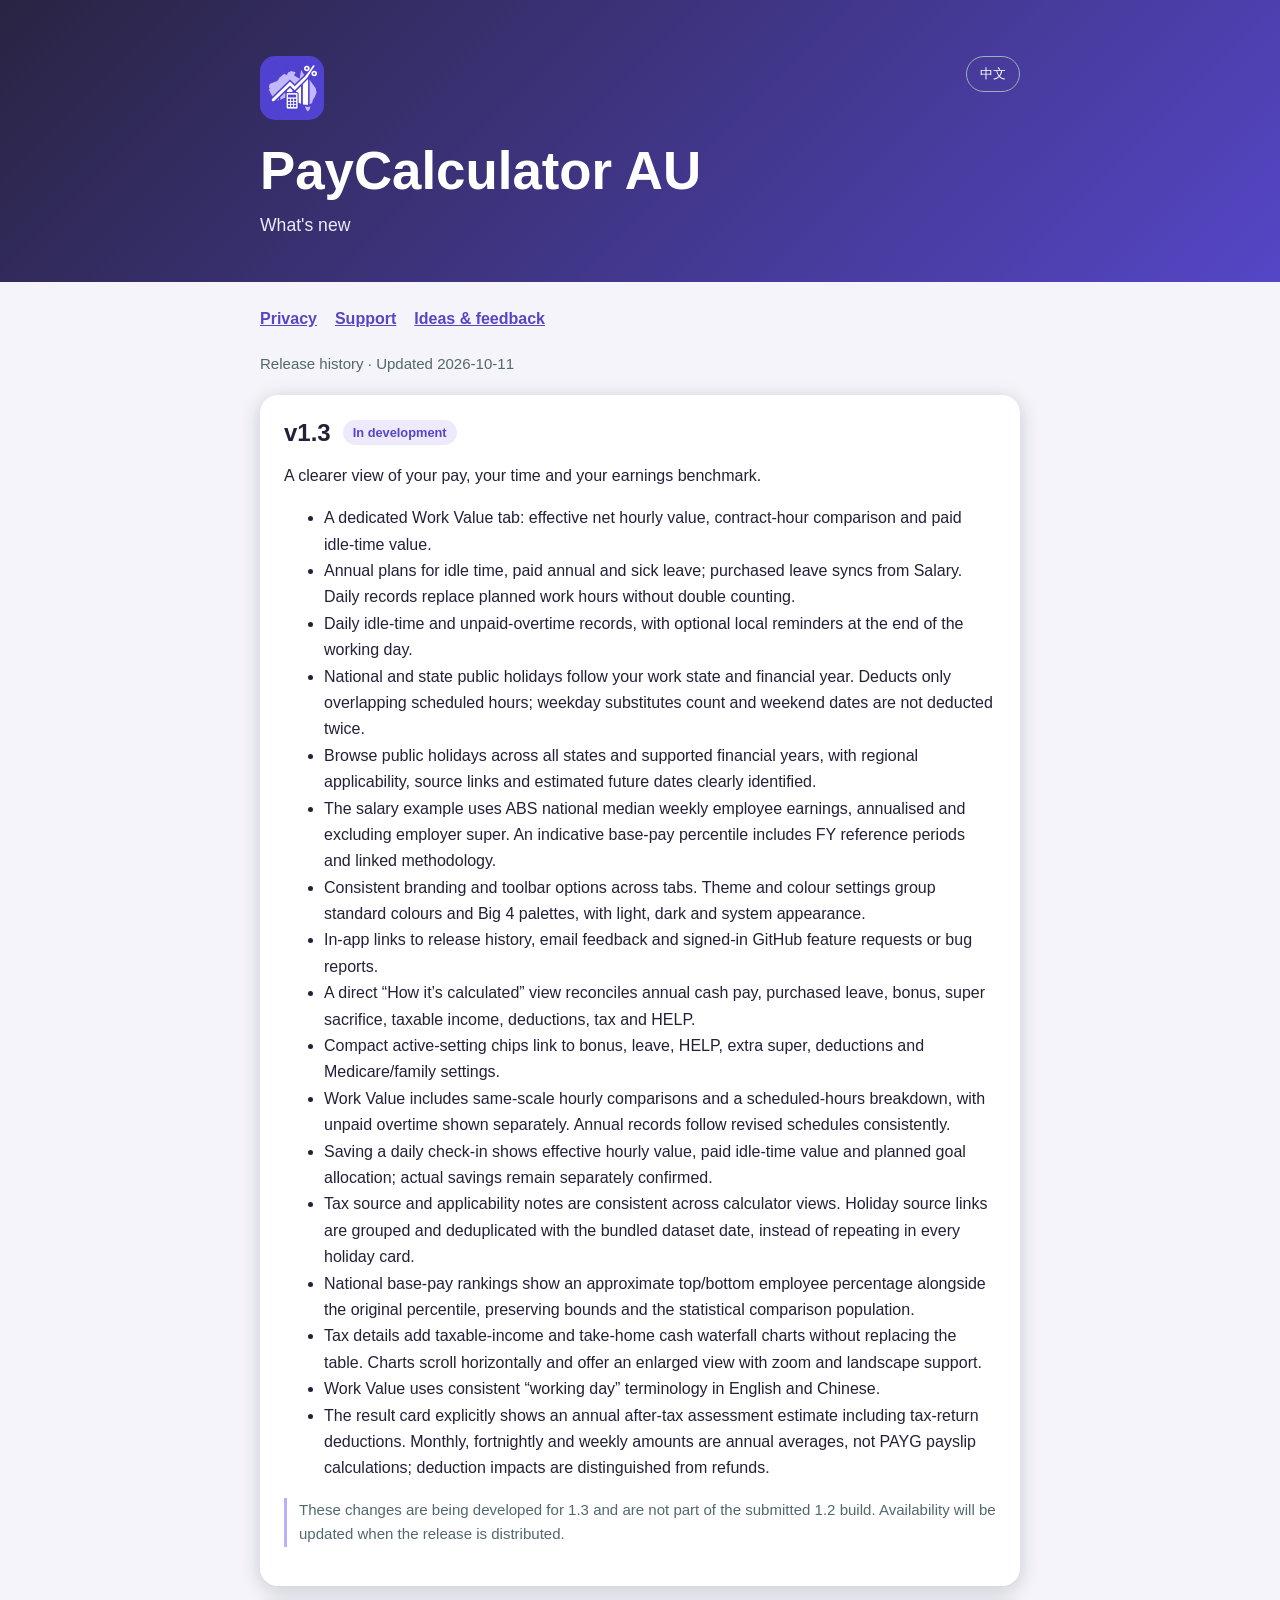
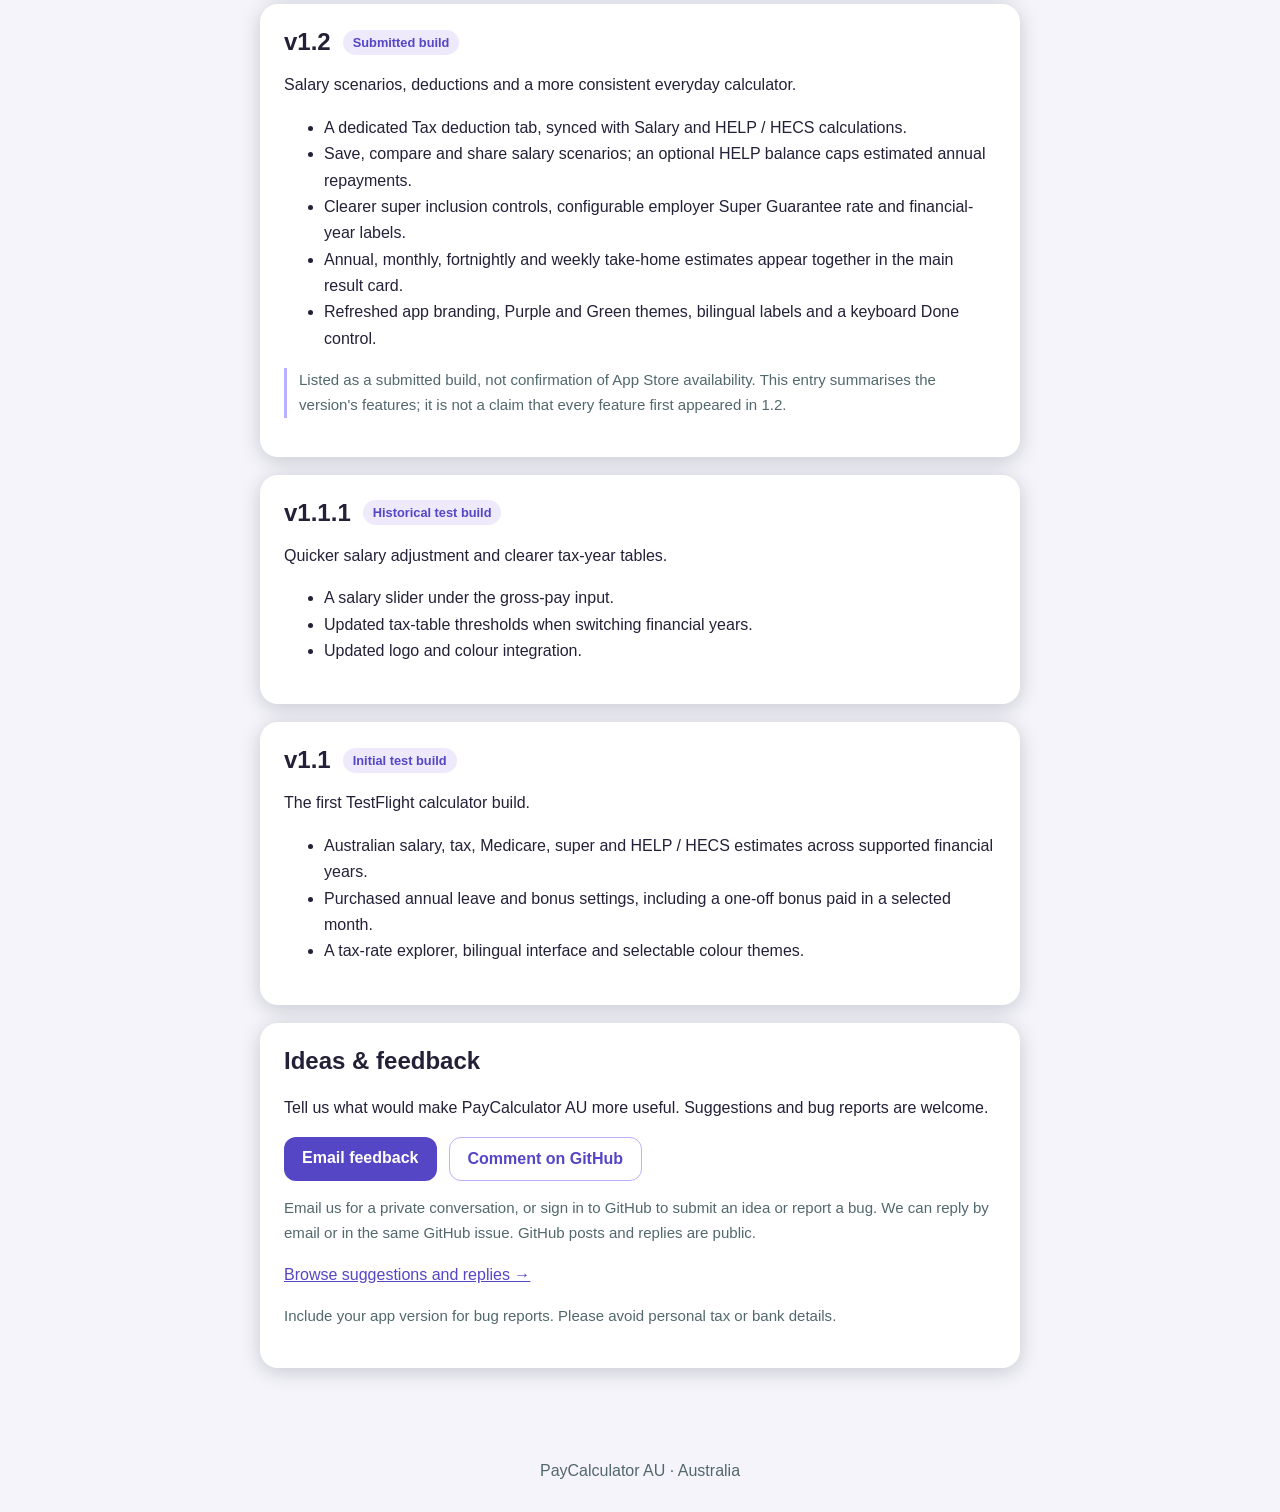
==== changelog.html @ a7902270 "Use median pay and clarify annual tax estimates" ====
<!doctype html>
<html lang="en"><head><meta charset="utf-8"><meta name="viewport" content="width=device-width, initial-scale=1"><meta name="description" content="PayCalculator AU release history, new features and feedback."><link rel="icon" type="image/png" href="app-icon.png"><title>PayCalculator AU — What's new</title><style>
    :root { color-scheme: light dark; font-family: -apple-system, BlinkMacSystemFont, "Segoe UI", sans-serif; }
    body { margin: 0; background: #F5F4FA; color: #242038; }
    header { padding: 56px 24px 42px; color: white; background: linear-gradient(135deg,#292442,#5546C6); }
    header, main { padding-left: max(24px, calc((100% - 760px) / 2)); padding-right: max(24px, calc((100% - 760px) / 2)); }
    .brand-icon { width: 64px; height: 64px; border-radius: 15px; display: block; margin-bottom: 20px; }
    h1 { margin: 0 0 10px; font-size: clamp(2rem, 6vw, 3.3rem); }
    header p { margin: 0; color: #EEEBFC; font-size: 1.1rem; }
    main { padding-top: 28px; padding-bottom: 56px; }
    nav { display: flex; gap: 18px; flex-wrap: wrap; margin-bottom: 24px; }
    a { color: #5546C6; }
    nav a { font-weight: 650; }
    .language { float: right; border: 1px solid #9ab4b2; border-radius: 999px; padding: 8px 13px; background: transparent; color: inherit; cursor: pointer; }
    section { margin: 18px 0; padding: 24px; border-radius: 18px; background: white; box-shadow: 0 4px 20px #1233  ; }
    h2 { margin-top: 0; }
    h3 { margin-bottom: 6px; }
    p, li { line-height: 1.65; }
    .muted { color: #52686d; font-size: .94rem; }
    footer { padding: 20px 24px 32px; text-align: center; color: #52686d; }
    body[data-language="en"] .zh, body[data-language="zh"] .en { display: none; }
    @media (prefers-color-scheme: dark) {
      body { background: #14131C; color: #e1efec; }
      section { background: #292442; box-shadow: none; }
      a { color: #B9B0FF; }
      .muted, footer { color: #aec4c2; }
    }
  
.status { display:inline-block; border-radius:999px; padding:5px 10px; font-size:.8rem; background:#EEEAFB; color:#5546C6; font-weight:600; }
.release-heading { display:flex; gap:12px; align-items:center; flex-wrap:wrap; margin-bottom:12px; }
.release-heading h2 { margin:0; }
.note { border-left:3px solid #B9B0FF; padding-left:12px; }
.feedback-actions { display:flex; gap:12px; flex-wrap:wrap; }
.feedback-link.secondary { background:transparent; color:#5546C6; border:1px solid #B9B0FF; }
@media (prefers-color-scheme:dark) { .feedback-link.secondary { color:#C9C1FF; } }
.feedback-link { display:inline-block; border-radius:12px; padding:12px 18px; background:#5546C6; color:white; text-decoration:none; font-weight:600; }
@media (prefers-color-scheme:dark) { .status { background:#393052; color:#C9C1FF; } }
</style></head>
<body data-language="en"><header><button class="language" type="button" aria-label="Switch language" onclick="switchLanguage()">中文</button><img class="brand-icon" src="app-icon.png" alt="" width="64" height="64"><h1>PayCalculator AU</h1><p class="en ">What&#x27;s new</p><p class="zh ">更新日志</p></header>
<main><nav aria-label="Site navigation"><a href="index.html#privacy"><span class="en">Privacy</span><span class="zh">隐私</span></a><a href="index.html#support"><span class="en">Support</span><span class="zh">支持</span></a><a href="#feedback"><span class="en">Ideas & feedback</span><span class="zh">需求与反馈</span></a></nav><p class="en muted">Release history · Updated 2026-10-11</p><p class="zh muted">版本记录 · 更新日期 2026-10-11</p>
<section id="v1.3"><div class="release-heading"><h2>v1.3</h2><span class="en status">In development</span><span class="zh status">开发中</span></div><p class="en ">A clearer view of your pay, your time and your earnings benchmark.</p><p class="zh ">更清晰地看见工资、时间投入与全国工资参考。</p><ul><li><span class="en">A dedicated Work Value tab: effective net hourly value, contract-hour comparison and paid idle-time value.</span><span class="zh">新增工作回报 tab：有效税后时薪、合同工时对比及有薪摸鱼时间价值。</span></li><li><span class="en">Annual plans for idle time, paid annual and sick leave; purchased leave syncs from Salary. Daily records replace planned work hours without double counting.</span><span class="zh">支持年度摸鱼、带薪年假及病假计划；购买年假同步工资页，实际记录替换对应计划，避免重复计算。</span></li><li><span class="en">Daily idle-time and unpaid-overtime records, with optional local reminders at the end of the working day.</span><span class="zh">每日记录摸鱼及无额外计薪加班，可选下班本地提醒。</span></li><li><span class="en">National and state public holidays follow your work state and financial year. Deducts only overlapping scheduled hours; weekday substitutes count and weekend dates are not deducted twice.</span><span class="zh">按工作所在州及财年自动套用全国和本州公共假期，仅扣除排班重合时间，工作日补休计入，周末日期不重复扣除。</span></li><li><span class="en">Browse public holidays across all states and supported financial years, with regional applicability, source links and estimated future dates clearly identified.</span><span class="zh">浏览各州及全部支持财年的公共假期，标明地区适用范围、官方来源和预计未来日期。</span></li><li><span class="en">The salary example uses ABS national median weekly employee earnings, annualised and excluding employer super. An indicative base-pay percentile includes FY reference periods and linked methodology.</span><span class="zh">示例工资采用 ABS 全国雇员周薪中位数年化参考值，明确不含雇主 Super；基本工资百分位估算附财年参考期及来源说明。</span></li><li><span class="en">Consistent branding and toolbar options across tabs. Theme and colour settings group standard colours and Big 4 palettes, with light, dark and system appearance.</span><span class="zh">统一各 tab 的品牌及工具栏；主题与颜色菜单分组标准配色、Big 4 配色及浅色、深色、跟随系统模式。</span></li><li><span class="en">In-app links to release history, email feedback and signed-in GitHub feature requests or bug reports.</span><span class="zh">应用内加入更新日志、邮件留言及登录 GitHub 提交需求或问题的入口。</span></li><li><span class="en">A direct “How it’s calculated” view reconciles annual cash pay, purchased leave, bonus, super sacrifice, taxable income, deductions, tax and HELP.</span><span class="zh">结果卡新增“怎么算的”，展示年度现金工资、购买年假、奖金、额外 Super、应税收入、扣除、税费与 HELP 的计算路径。</span></li><li><span class="en">Compact active-setting chips link to bonus, leave, HELP, extra super, deductions and Medicare/family settings.</span><span class="zh">用简洁标签显示影响结果的已启用设置，点击可进入奖金、年假、HELP、额外 Super、扣除与医保／家庭设置。</span></li><li><span class="en">Work Value includes same-scale hourly comparisons and a scheduled-hours breakdown, with unpaid overtime shown separately. Annual records follow revised schedules consistently.</span><span class="zh">工作回报新增同一比例尺的时薪对比与排班工时分解，另列无额外计薪加班；调整排班后年度记录按同一工时口径计算。</span></li><li><span class="en">Saving a daily check-in shows effective hourly value, paid idle-time value and planned goal allocation; actual savings remain separately confirmed.</span><span class="zh">保存每日记录后显示有效时薪、有薪摸鱼时间价值与计划目标分配；实际储蓄仍需另行确认。</span></li><li><span class="en">Tax source and applicability notes are consistent across calculator views. Holiday source links are grouped and deduplicated with the bundled dataset date, instead of repeating in every holiday card.</span><span class="zh">计算页面统一税务来源与适用范围说明；公共假期来源集中去重并显示本地资料日期，去掉每张假期卡片重复的来源链接。</span></li><li><span class="en">National base-pay rankings show an approximate top/bottom employee percentage alongside the original percentile, preserving bounds and the statistical comparison population.</span><span class="zh">全国基本工资排名同时显示直观的雇员前／后百分比与原百分位，保留估算边界和统计比较范围。</span></li><li><span class="en">Tax details add taxable-income and take-home cash waterfall charts without replacing the table. Charts scroll horizontally and offer an enlarged view with zoom and landscape support.</span><span class="zh">税务明细新增应税收入与现金到手双路径瀑布图，保留原有表格；支持横向滚动、全屏放大、缩放及横屏查看。</span></li><li><span class="en">Work Value uses consistent “working day” terminology in English and Chinese.</span><span class="zh">工作回报统一使用中英文“工作日／working day”表述。</span></li><li><span class="en">The result card explicitly shows an annual after-tax assessment estimate including tax-return deductions. Monthly, fortnightly and weekly amounts are annual averages, not PAYG payslip calculations; deduction impacts are distinguished from refunds.</span><span class="zh">结果卡明确标为含报税扣除的年度税后估算；月、双周及周金额标为全年平均，区别于工资单 PAYG 实发，扣除影响也不等同于实际退税额。</span></li></ul><p class="en muted note">These changes are being developed for 1.3 and are not part of the submitted 1.2 build. Availability will be updated when the release is distributed.</p><p class="zh muted note">以上为 1.3 开发中的变更，不属于已提交的 1.2 版本；正式分发后会更新可用状态。</p></section><section id="v1.2"><div class="release-heading"><h2>v1.2</h2><span class="en status">Submitted build</span><span class="zh status">已提交版本</span></div><p class="en ">Salary scenarios, deductions and a more consistent everyday calculator.</p><p class="zh ">工资方案、税务扣除及更一致的日常计算体验。</p><ul><li><span class="en">A dedicated Tax deduction tab, synced with Salary and HELP / HECS calculations.</span><span class="zh">独立 Tax deduction 页面，与工资及 HELP / HECS 计算同步。</span></li><li><span class="en">Save, compare and share salary scenarios; an optional HELP balance caps estimated annual repayments.</span><span class="zh">保存、比较及分享工资方案；可选 HELP 余额限制年度还款估算。</span></li><li><span class="en">Clearer super inclusion controls, configurable employer Super Guarantee rate and financial-year labels.</span><span class="zh">更清晰的包含 Super 开关、可调整的雇主 Super Guarantee 比例及财年标识。</span></li><li><span class="en">Annual, monthly, fortnightly and weekly take-home estimates appear together in the main result card.</span><span class="zh">主结果卡同时呈现年、月、两周和每周到手金额。</span></li><li><span class="en">Refreshed app branding, Purple and Green themes, bilingual labels and a keyboard Done control.</span><span class="zh">更新应用品牌、Purple 与 Green 主题、双语标签及数字键盘完成按钮。</span></li></ul><p class="en muted note">Listed as a submitted build, not confirmation of App Store availability. This entry summarises the version&#x27;s features; it is not a claim that every feature first appeared in 1.2.</p><p class="zh muted note">此处表示已提交版本，不代表已在 App Store 上架；本条为版本功能概要，不表示所有功能均首次加入 1.2。</p></section><section id="v1.1.1"><div class="release-heading"><h2>v1.1.1</h2><span class="en status">Historical test build</span><span class="zh status">历史测试版本</span></div><p class="en ">Quicker salary adjustment and clearer tax-year tables.</p><p class="zh ">更快捷的工资调整与财年税率表。</p><ul><li><span class="en">A salary slider under the gross-pay input.</span><span class="zh">税前工资输入下方加入工资滑动条。</span></li><li><span class="en">Updated tax-table thresholds when switching financial years.</span><span class="zh">切换财年时更新税率表的收入门槛。</span></li><li><span class="en">Updated logo and colour integration.</span><span class="zh">更新 logo 与应用配色融合。</span></li></ul></section><section id="v1.1"><div class="release-heading"><h2>v1.1</h2><span class="en status">Initial test build</span><span class="zh status">初始测试版本</span></div><p class="en ">The first TestFlight calculator build.</p><p class="zh ">首个 TestFlight 计算器版本。</p><ul><li><span class="en">Australian salary, tax, Medicare, super and HELP / HECS estimates across supported financial years.</span><span class="zh">支持不同财年的澳大利亚工资、所得税、Medicare、Super 及 HELP / HECS 估算。</span></li><li><span class="en">Purchased annual leave and bonus settings, including a one-off bonus paid in a selected month.</span><span class="zh">购买额外年假及奖金设置，支持指定月份一次性奖金。</span></li><li><span class="en">A tax-rate explorer, bilingual interface and selectable colour themes.</span><span class="zh">税率探索、双语界面及可切换配色主题。</span></li></ul></section>
<section id="feedback"><h2 class="en ">Ideas &amp; feedback</h2><h2 class="zh ">新需求与反馈</h2><p class="en ">Tell us what would make PayCalculator AU more useful. Suggestions and bug reports are welcome.</p><p class="zh ">告诉我们怎样让 PayCalculator AU 更好用，欢迎提出新需求或报告问题。</p><div class="feedback-actions"><a class="feedback-link" href="mailto:tmt@goldman-stanley.com?subject=PayCalculator%20AU%20feedback"><span class="en">Email feedback</span><span class="zh">邮件留言</span></a><a class="feedback-link secondary" href="https://github.com/goldman-stanley/paycalculator-au-pages/issues/new/choose"><span class="en">Comment on GitHub</span><span class="zh">登录 GitHub 留言</span></a></div><p class="en muted">Email us for a private conversation, or sign in to GitHub to submit an idea or report a bug. We can reply by email or in the same GitHub issue. GitHub posts and replies are public.</p><p class="zh muted">希望私下沟通可发送邮件；也可登录 GitHub 提交新需求或报告问题。我们会通过邮件或在同一条 GitHub 记录中回复。GitHub 留言及回复公开可见。</p><p><a href="https://github.com/goldman-stanley/paycalculator-au-pages/issues"><span class="en">Browse suggestions and replies →</span><span class="zh">查看已有建议与回复 →</span></a></p><p class="en muted">Include your app version for bug reports. Please avoid personal tax or bank details.</p><p class="zh muted">报告问题时请附应用版本，勿附个人税号或银行资料。</p></section></main><footer>PayCalculator AU · Australia</footer>
<script>
function setLanguage(next) { document.body.dataset.language = next; document.documentElement.lang = next; document.querySelector('.language').textContent = next === 'en' ? '中文' : 'English'; }
function switchLanguage() { const next = document.body.dataset.language === 'en' ? 'zh' : 'en'; setLanguage(next); const url = new URL(location.href); url.searchParams.set('lang', next); history.replaceState(null, '', url); }
setLanguage(new URLSearchParams(location.search).get('lang') === 'zh' ? 'zh' : 'en');
</script></body></html>
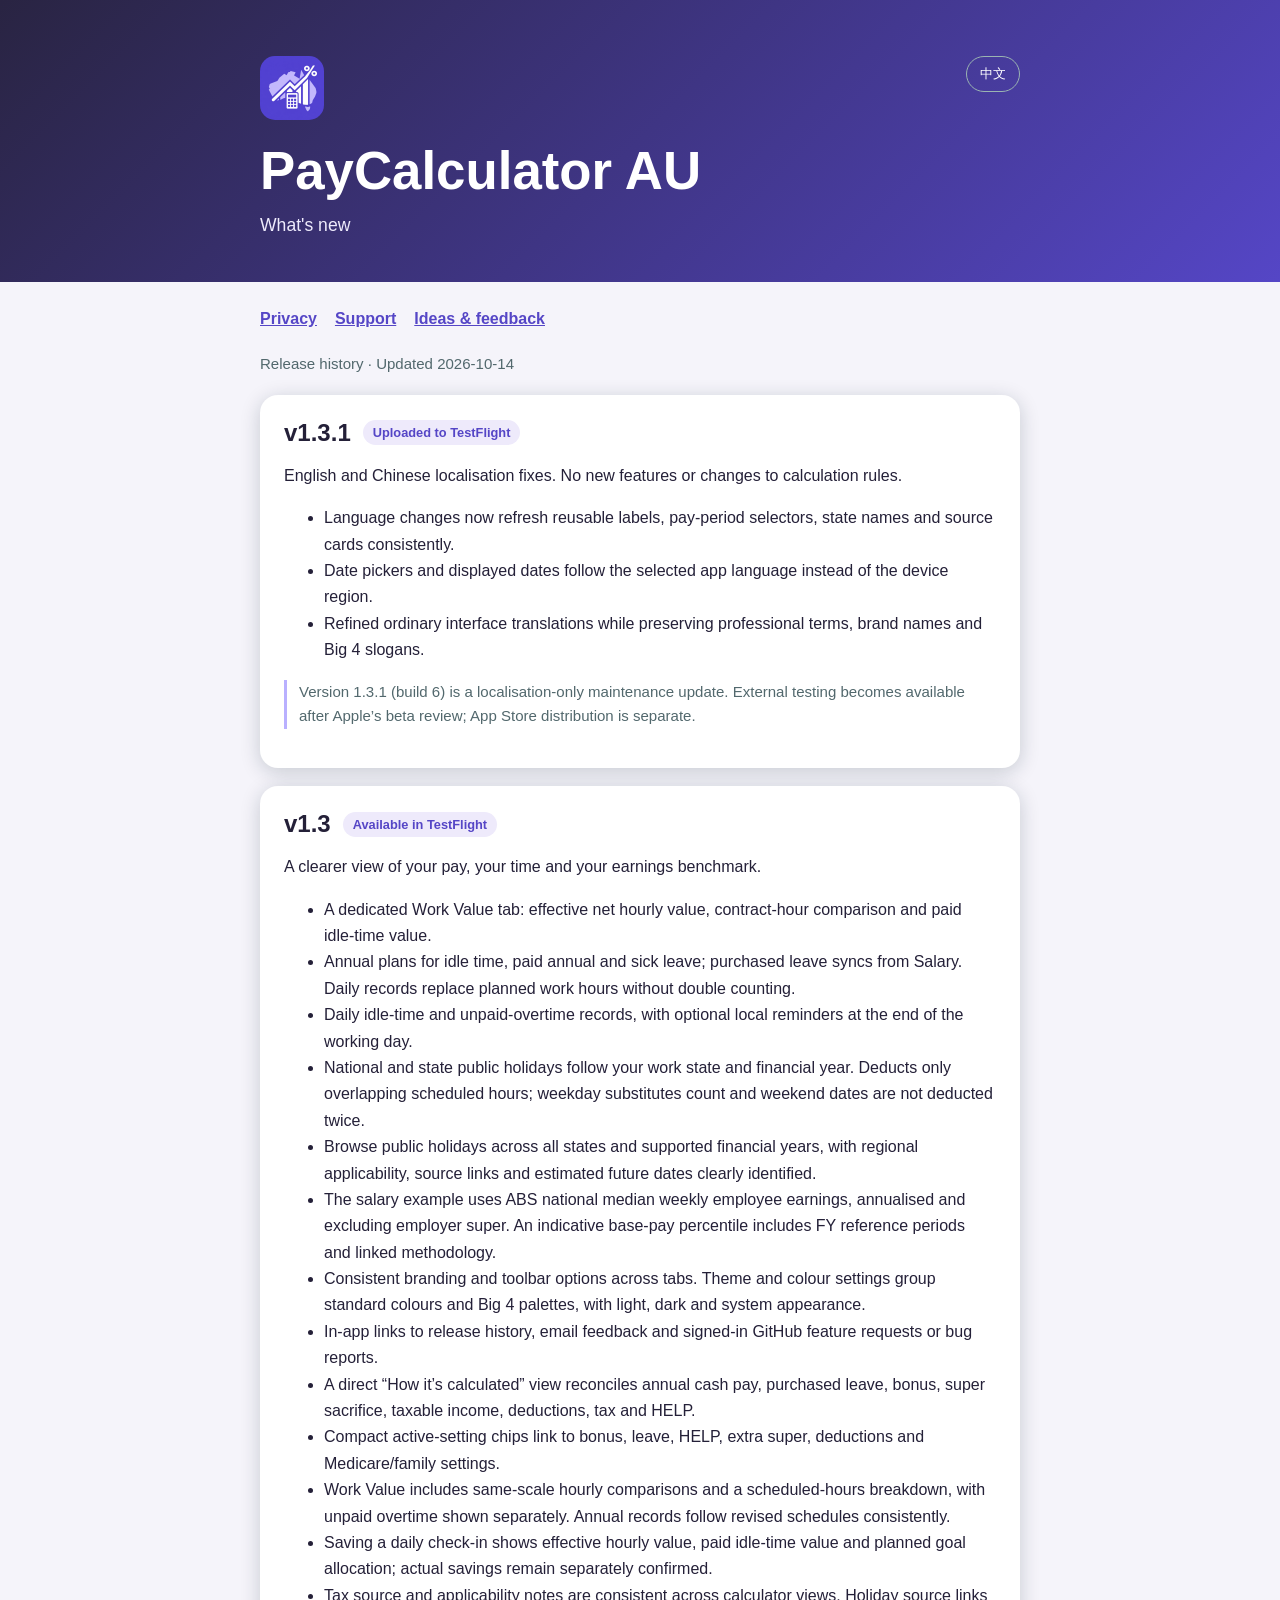
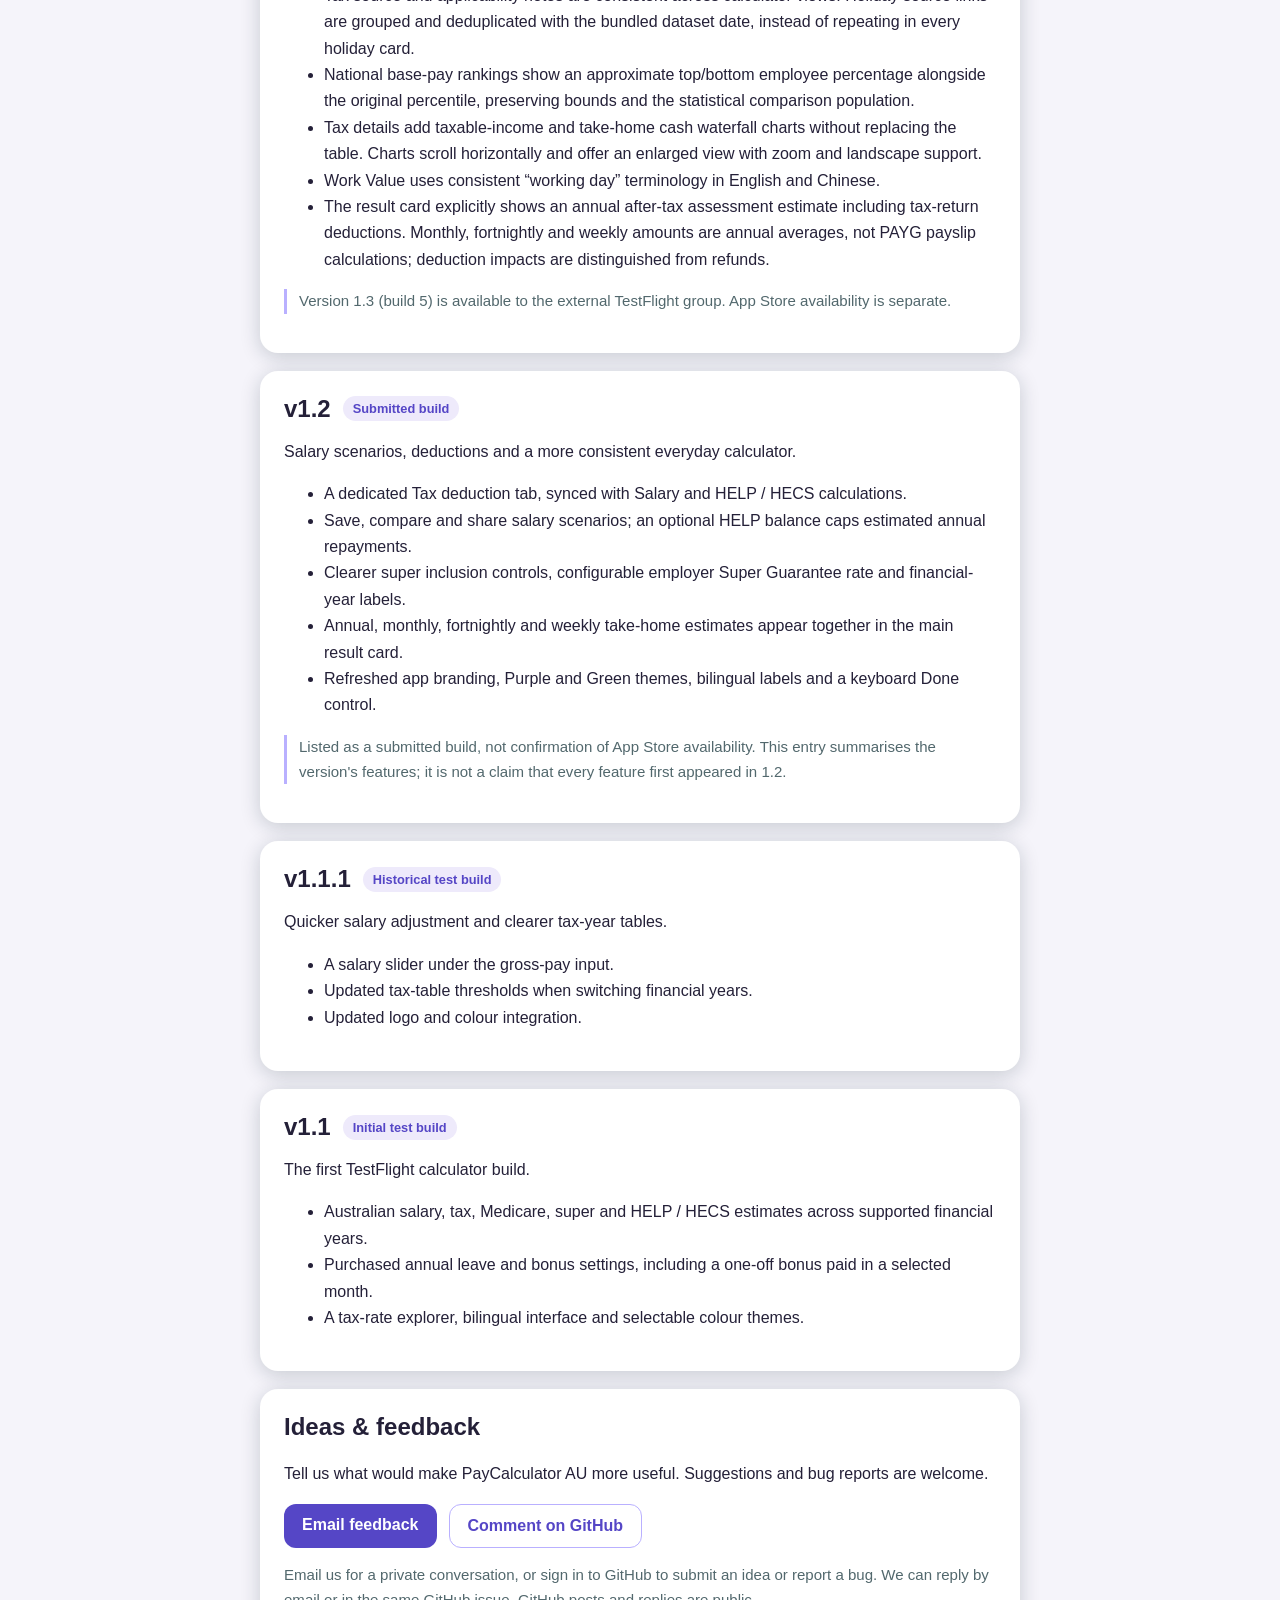
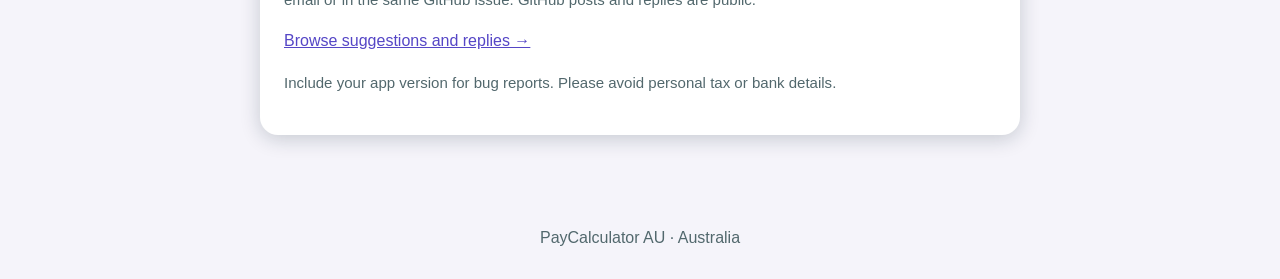
==== commit c740876d: "Document v1.3.1 localisation fixes" ====
--- a/changelog.html
+++ b/changelog.html
@@ -17,6 +17,9 @@
     h3 { margin-bottom: 6px; }
     p, li { line-height: 1.65; }
     .muted { color: #52686d; font-size: .94rem; }
+    .coffee-button { display: inline-flex; padding: 12px 20px; border-radius: 14px; background: #5546C6; color: white; font-weight: 650; text-decoration: none; }
+    .coffee-button[hidden] { display: none; }
+    .coffee-button:focus-visible { outline: 3px solid #B9B0FF; outline-offset: 3px; }
     footer { padding: 20px 24px 32px; text-align: center; color: #52686d; }
     body[data-language="en"] .zh, body[data-language="zh"] .en { display: none; }
     @media (prefers-color-scheme: dark) {
@@ -37,8 +40,8 @@
 @media (prefers-color-scheme:dark) { .status { background:#393052; color:#C9C1FF; } }
 </style></head>
 <body data-language="en"><header><button class="language" type="button" aria-label="Switch language" onclick="switchLanguage()">中文</button><img class="brand-icon" src="app-icon.png" alt="" width="64" height="64"><h1>PayCalculator AU</h1><p class="en ">What&#x27;s new</p><p class="zh ">更新日志</p></header>
-<main><nav aria-label="Site navigation"><a href="index.html#privacy"><span class="en">Privacy</span><span class="zh">隐私</span></a><a href="index.html#support"><span class="en">Support</span><span class="zh">支持</span></a><a href="#feedback"><span class="en">Ideas & feedback</span><span class="zh">需求与反馈</span></a></nav><p class="en muted">Release history · Updated 2026-10-11</p><p class="zh muted">版本记录 · 更新日期 2026-10-11</p>
-<section id="v1.3"><div class="release-heading"><h2>v1.3</h2><span class="en status">In development</span><span class="zh status">开发中</span></div><p class="en ">A clearer view of your pay, your time and your earnings benchmark.</p><p class="zh ">更清晰地看见工资、时间投入与全国工资参考。</p><ul><li><span class="en">A dedicated Work Value tab: effective net hourly value, contract-hour comparison and paid idle-time value.</span><span class="zh">新增工作回报 tab：有效税后时薪、合同工时对比及有薪摸鱼时间价值。</span></li><li><span class="en">Annual plans for idle time, paid annual and sick leave; purchased leave syncs from Salary. Daily records replace planned work hours without double counting.</span><span class="zh">支持年度摸鱼、带薪年假及病假计划；购买年假同步工资页，实际记录替换对应计划，避免重复计算。</span></li><li><span class="en">Daily idle-time and unpaid-overtime records, with optional local reminders at the end of the working day.</span><span class="zh">每日记录摸鱼及无额外计薪加班，可选下班本地提醒。</span></li><li><span class="en">National and state public holidays follow your work state and financial year. Deducts only overlapping scheduled hours; weekday substitutes count and weekend dates are not deducted twice.</span><span class="zh">按工作所在州及财年自动套用全国和本州公共假期，仅扣除排班重合时间，工作日补休计入，周末日期不重复扣除。</span></li><li><span class="en">Browse public holidays across all states and supported financial years, with regional applicability, source links and estimated future dates clearly identified.</span><span class="zh">浏览各州及全部支持财年的公共假期，标明地区适用范围、官方来源和预计未来日期。</span></li><li><span class="en">The salary example uses ABS national median weekly employee earnings, annualised and excluding employer super. An indicative base-pay percentile includes FY reference periods and linked methodology.</span><span class="zh">示例工资采用 ABS 全国雇员周薪中位数年化参考值，明确不含雇主 Super；基本工资百分位估算附财年参考期及来源说明。</span></li><li><span class="en">Consistent branding and toolbar options across tabs. Theme and colour settings group standard colours and Big 4 palettes, with light, dark and system appearance.</span><span class="zh">统一各 tab 的品牌及工具栏；主题与颜色菜单分组标准配色、Big 4 配色及浅色、深色、跟随系统模式。</span></li><li><span class="en">In-app links to release history, email feedback and signed-in GitHub feature requests or bug reports.</span><span class="zh">应用内加入更新日志、邮件留言及登录 GitHub 提交需求或问题的入口。</span></li><li><span class="en">A direct “How it’s calculated” view reconciles annual cash pay, purchased leave, bonus, super sacrifice, taxable income, deductions, tax and HELP.</span><span class="zh">结果卡新增“怎么算的”，展示年度现金工资、购买年假、奖金、额外 Super、应税收入、扣除、税费与 HELP 的计算路径。</span></li><li><span class="en">Compact active-setting chips link to bonus, leave, HELP, extra super, deductions and Medicare/family settings.</span><span class="zh">用简洁标签显示影响结果的已启用设置，点击可进入奖金、年假、HELP、额外 Super、扣除与医保／家庭设置。</span></li><li><span class="en">Work Value includes same-scale hourly comparisons and a scheduled-hours breakdown, with unpaid overtime shown separately. Annual records follow revised schedules consistently.</span><span class="zh">工作回报新增同一比例尺的时薪对比与排班工时分解，另列无额外计薪加班；调整排班后年度记录按同一工时口径计算。</span></li><li><span class="en">Saving a daily check-in shows effective hourly value, paid idle-time value and planned goal allocation; actual savings remain separately confirmed.</span><span class="zh">保存每日记录后显示有效时薪、有薪摸鱼时间价值与计划目标分配；实际储蓄仍需另行确认。</span></li><li><span class="en">Tax source and applicability notes are consistent across calculator views. Holiday source links are grouped and deduplicated with the bundled dataset date, instead of repeating in every holiday card.</span><span class="zh">计算页面统一税务来源与适用范围说明；公共假期来源集中去重并显示本地资料日期，去掉每张假期卡片重复的来源链接。</span></li><li><span class="en">National base-pay rankings show an approximate top/bottom employee percentage alongside the original percentile, preserving bounds and the statistical comparison population.</span><span class="zh">全国基本工资排名同时显示直观的雇员前／后百分比与原百分位，保留估算边界和统计比较范围。</span></li><li><span class="en">Tax details add taxable-income and take-home cash waterfall charts without replacing the table. Charts scroll horizontally and offer an enlarged view with zoom and landscape support.</span><span class="zh">税务明细新增应税收入与现金到手双路径瀑布图，保留原有表格；支持横向滚动、全屏放大、缩放及横屏查看。</span></li><li><span class="en">Work Value uses consistent “working day” terminology in English and Chinese.</span><span class="zh">工作回报统一使用中英文“工作日／working day”表述。</span></li><li><span class="en">The result card explicitly shows an annual after-tax assessment estimate including tax-return deductions. Monthly, fortnightly and weekly amounts are annual averages, not PAYG payslip calculations; deduction impacts are distinguished from refunds.</span><span class="zh">结果卡明确标为含报税扣除的年度税后估算；月、双周及周金额标为全年平均，区别于工资单 PAYG 实发，扣除影响也不等同于实际退税额。</span></li></ul><p class="en muted note">These changes are being developed for 1.3 and are not part of the submitted 1.2 build. Availability will be updated when the release is distributed.</p><p class="zh muted note">以上为 1.3 开发中的变更，不属于已提交的 1.2 版本；正式分发后会更新可用状态。</p></section><section id="v1.2"><div class="release-heading"><h2>v1.2</h2><span class="en status">Submitted build</span><span class="zh status">已提交版本</span></div><p class="en ">Salary scenarios, deductions and a more consistent everyday calculator.</p><p class="zh ">工资方案、税务扣除及更一致的日常计算体验。</p><ul><li><span class="en">A dedicated Tax deduction tab, synced with Salary and HELP / HECS calculations.</span><span class="zh">独立 Tax deduction 页面，与工资及 HELP / HECS 计算同步。</span></li><li><span class="en">Save, compare and share salary scenarios; an optional HELP balance caps estimated annual repayments.</span><span class="zh">保存、比较及分享工资方案；可选 HELP 余额限制年度还款估算。</span></li><li><span class="en">Clearer super inclusion controls, configurable employer Super Guarantee rate and financial-year labels.</span><span class="zh">更清晰的包含 Super 开关、可调整的雇主 Super Guarantee 比例及财年标识。</span></li><li><span class="en">Annual, monthly, fortnightly and weekly take-home estimates appear together in the main result card.</span><span class="zh">主结果卡同时呈现年、月、两周和每周到手金额。</span></li><li><span class="en">Refreshed app branding, Purple and Green themes, bilingual labels and a keyboard Done control.</span><span class="zh">更新应用品牌、Purple 与 Green 主题、双语标签及数字键盘完成按钮。</span></li></ul><p class="en muted note">Listed as a submitted build, not confirmation of App Store availability. This entry summarises the version&#x27;s features; it is not a claim that every feature first appeared in 1.2.</p><p class="zh muted note">此处表示已提交版本，不代表已在 App Store 上架；本条为版本功能概要，不表示所有功能均首次加入 1.2。</p></section><section id="v1.1.1"><div class="release-heading"><h2>v1.1.1</h2><span class="en status">Historical test build</span><span class="zh status">历史测试版本</span></div><p class="en ">Quicker salary adjustment and clearer tax-year tables.</p><p class="zh ">更快捷的工资调整与财年税率表。</p><ul><li><span class="en">A salary slider under the gross-pay input.</span><span class="zh">税前工资输入下方加入工资滑动条。</span></li><li><span class="en">Updated tax-table thresholds when switching financial years.</span><span class="zh">切换财年时更新税率表的收入门槛。</span></li><li><span class="en">Updated logo and colour integration.</span><span class="zh">更新 logo 与应用配色融合。</span></li></ul></section><section id="v1.1"><div class="release-heading"><h2>v1.1</h2><span class="en status">Initial test build</span><span class="zh status">初始测试版本</span></div><p class="en ">The first TestFlight calculator build.</p><p class="zh ">首个 TestFlight 计算器版本。</p><ul><li><span class="en">Australian salary, tax, Medicare, super and HELP / HECS estimates across supported financial years.</span><span class="zh">支持不同财年的澳大利亚工资、所得税、Medicare、Super 及 HELP / HECS 估算。</span></li><li><span class="en">Purchased annual leave and bonus settings, including a one-off bonus paid in a selected month.</span><span class="zh">购买额外年假及奖金设置，支持指定月份一次性奖金。</span></li><li><span class="en">A tax-rate explorer, bilingual interface and selectable colour themes.</span><span class="zh">税率探索、双语界面及可切换配色主题。</span></li></ul></section>
+<main><nav aria-label="Site navigation"><a href="index.html#privacy"><span class="en">Privacy</span><span class="zh">隐私</span></a><a href="index.html#support"><span class="en">Support</span><span class="zh">支持</span></a><a href="#feedback"><span class="en">Ideas & feedback</span><span class="zh">需求与反馈</span></a></nav><p class="en muted">Release history · Updated 2026-10-14</p><p class="zh muted">版本记录 · 更新日期 2026-10-14</p>
+<section id="v1.3.1"><div class="release-heading"><h2>v1.3.1</h2><span class="en status">Uploaded to TestFlight</span><span class="zh status">已上传 TestFlight</span></div><p class="en ">English and Chinese localisation fixes. No new features or changes to calculation rules.</p><p class="zh ">修复中英文界面本地化问题，无新增功能或计算规则变更。</p><ul><li><span class="en">Language changes now refresh reusable labels, pay-period selectors, state names and source cards consistently.</span><span class="zh">切换语言时同步刷新周期选择、州名、来源卡片等组件，避免残留上一种语言。</span></li><li><span class="en">Date pickers and displayed dates follow the selected app language instead of the device region.</span><span class="zh">日期控件及日期显示跟随应用语言，避免英文界面出现中文年月日。</span></li><li><span class="en">Refined ordinary interface translations while preserving professional terms, brand names and Big 4 slogans.</span><span class="zh">完善普通界面文案翻译，保留专业术语、品牌名称及 Big 4 slogan。</span></li></ul><p class="en muted note">Version 1.3.1 (build 6) is a localisation-only maintenance update. External testing becomes available after Apple’s beta review; App Store distribution is separate.</p><p class="zh muted note">1.3.1（版本号 6）仅修复本地化问题。外部测试在 Apple Beta 审核通过后开放；App Store 分发另行处理。</p></section><section id="v1.3"><div class="release-heading"><h2>v1.3</h2><span class="en status">Available in TestFlight</span><span class="zh status">已开放 TestFlight</span></div><p class="en ">A clearer view of your pay, your time and your earnings benchmark.</p><p class="zh ">更清晰地看见工资、时间投入与全国工资参考。</p><ul><li><span class="en">A dedicated Work Value tab: effective net hourly value, contract-hour comparison and paid idle-time value.</span><span class="zh">新增工作回报 tab：有效税后时薪、合同工时对比及有薪摸鱼时间价值。</span></li><li><span class="en">Annual plans for idle time, paid annual and sick leave; purchased leave syncs from Salary. Daily records replace planned work hours without double counting.</span><span class="zh">支持年度摸鱼、带薪年假及病假计划；购买年假同步工资页，实际记录替换对应计划，避免重复计算。</span></li><li><span class="en">Daily idle-time and unpaid-overtime records, with optional local reminders at the end of the working day.</span><span class="zh">每日记录摸鱼及无额外计薪加班，可选下班本地提醒。</span></li><li><span class="en">National and state public holidays follow your work state and financial year. Deducts only overlapping scheduled hours; weekday substitutes count and weekend dates are not deducted twice.</span><span class="zh">按工作所在州及财年自动套用全国和本州公共假期，仅扣除排班重合时间，工作日补休计入，周末日期不重复扣除。</span></li><li><span class="en">Browse public holidays across all states and supported financial years, with regional applicability, source links and estimated future dates clearly identified.</span><span class="zh">浏览各州及全部支持财年的公共假期，标明地区适用范围、官方来源和预计未来日期。</span></li><li><span class="en">The salary example uses ABS national median weekly employee earnings, annualised and excluding employer super. An indicative base-pay percentile includes FY reference periods and linked methodology.</span><span class="zh">示例工资采用 ABS 全国雇员周薪中位数年化参考值，明确不含雇主 Super；基本工资百分位估算附财年参考期及来源说明。</span></li><li><span class="en">Consistent branding and toolbar options across tabs. Theme and colour settings group standard colours and Big 4 palettes, with light, dark and system appearance.</span><span class="zh">统一各 tab 的品牌及工具栏；主题与颜色菜单分组标准配色、Big 4 配色及浅色、深色、跟随系统模式。</span></li><li><span class="en">In-app links to release history, email feedback and signed-in GitHub feature requests or bug reports.</span><span class="zh">应用内加入更新日志、邮件留言及登录 GitHub 提交需求或问题的入口。</span></li><li><span class="en">A direct “How it’s calculated” view reconciles annual cash pay, purchased leave, bonus, super sacrifice, taxable income, deductions, tax and HELP.</span><span class="zh">结果卡新增“怎么算的”，展示年度现金工资、购买年假、奖金、额外 Super、应税收入、扣除、税费与 HELP 的计算路径。</span></li><li><span class="en">Compact active-setting chips link to bonus, leave, HELP, extra super, deductions and Medicare/family settings.</span><span class="zh">用简洁标签显示影响结果的已启用设置，点击可进入奖金、年假、HELP、额外 Super、扣除与医保／家庭设置。</span></li><li><span class="en">Work Value includes same-scale hourly comparisons and a scheduled-hours breakdown, with unpaid overtime shown separately. Annual records follow revised schedules consistently.</span><span class="zh">工作回报新增同一比例尺的时薪对比与排班工时分解，另列无额外计薪加班；调整排班后年度记录按同一工时口径计算。</span></li><li><span class="en">Saving a daily check-in shows effective hourly value, paid idle-time value and planned goal allocation; actual savings remain separately confirmed.</span><span class="zh">保存每日记录后显示有效时薪、有薪摸鱼时间价值与计划目标分配；实际储蓄仍需另行确认。</span></li><li><span class="en">Tax source and applicability notes are consistent across calculator views. Holiday source links are grouped and deduplicated with the bundled dataset date, instead of repeating in every holiday card.</span><span class="zh">计算页面统一税务来源与适用范围说明；公共假期来源集中去重并显示本地资料日期，去掉每张假期卡片重复的来源链接。</span></li><li><span class="en">National base-pay rankings show an approximate top/bottom employee percentage alongside the original percentile, preserving bounds and the statistical comparison population.</span><span class="zh">全国基本工资排名同时显示直观的雇员前／后百分比与原百分位，保留估算边界和统计比较范围。</span></li><li><span class="en">Tax details add taxable-income and take-home cash waterfall charts without replacing the table. Charts scroll horizontally and offer an enlarged view with zoom and landscape support.</span><span class="zh">税务明细新增应税收入与现金到手双路径瀑布图，保留原有表格；支持横向滚动、全屏放大、缩放及横屏查看。</span></li><li><span class="en">Work Value uses consistent “working day” terminology in English and Chinese.</span><span class="zh">工作回报统一使用中英文“工作日／working day”表述。</span></li><li><span class="en">The result card explicitly shows an annual after-tax assessment estimate including tax-return deductions. Monthly, fortnightly and weekly amounts are annual averages, not PAYG payslip calculations; deduction impacts are distinguished from refunds.</span><span class="zh">结果卡明确标为含报税扣除的年度税后估算；月、双周及周金额标为全年平均，区别于工资单 PAYG 实发，扣除影响也不等同于实际退税额。</span></li></ul><p class="en muted note">Version 1.3 (build 5) is available to the external TestFlight group. App Store availability is separate.</p><p class="zh muted note">1.3（版本号 5）已开放给外部 TestFlight 测试组；App Store 上架状态另行确认。</p></section><section id="v1.2"><div class="release-heading"><h2>v1.2</h2><span class="en status">Submitted build</span><span class="zh status">已提交版本</span></div><p class="en ">Salary scenarios, deductions and a more consistent everyday calculator.</p><p class="zh ">工资方案、税务扣除及更一致的日常计算体验。</p><ul><li><span class="en">A dedicated Tax deduction tab, synced with Salary and HELP / HECS calculations.</span><span class="zh">独立 Tax deduction 页面，与工资及 HELP / HECS 计算同步。</span></li><li><span class="en">Save, compare and share salary scenarios; an optional HELP balance caps estimated annual repayments.</span><span class="zh">保存、比较及分享工资方案；可选 HELP 余额限制年度还款估算。</span></li><li><span class="en">Clearer super inclusion controls, configurable employer Super Guarantee rate and financial-year labels.</span><span class="zh">更清晰的包含 Super 开关、可调整的雇主 Super Guarantee 比例及财年标识。</span></li><li><span class="en">Annual, monthly, fortnightly and weekly take-home estimates appear together in the main result card.</span><span class="zh">主结果卡同时呈现年、月、两周和每周到手金额。</span></li><li><span class="en">Refreshed app branding, Purple and Green themes, bilingual labels and a keyboard Done control.</span><span class="zh">更新应用品牌、Purple 与 Green 主题、双语标签及数字键盘完成按钮。</span></li></ul><p class="en muted note">Listed as a submitted build, not confirmation of App Store availability. This entry summarises the version&#x27;s features; it is not a claim that every feature first appeared in 1.2.</p><p class="zh muted note">此处表示已提交版本，不代表已在 App Store 上架；本条为版本功能概要，不表示所有功能均首次加入 1.2。</p></section><section id="v1.1.1"><div class="release-heading"><h2>v1.1.1</h2><span class="en status">Historical test build</span><span class="zh status">历史测试版本</span></div><p class="en ">Quicker salary adjustment and clearer tax-year tables.</p><p class="zh ">更快捷的工资调整与财年税率表。</p><ul><li><span class="en">A salary slider under the gross-pay input.</span><span class="zh">税前工资输入下方加入工资滑动条。</span></li><li><span class="en">Updated tax-table thresholds when switching financial years.</span><span class="zh">切换财年时更新税率表的收入门槛。</span></li><li><span class="en">Updated logo and colour integration.</span><span class="zh">更新 logo 与应用配色融合。</span></li></ul></section><section id="v1.1"><div class="release-heading"><h2>v1.1</h2><span class="en status">Initial test build</span><span class="zh status">初始测试版本</span></div><p class="en ">The first TestFlight calculator build.</p><p class="zh ">首个 TestFlight 计算器版本。</p><ul><li><span class="en">Australian salary, tax, Medicare, super and HELP / HECS estimates across supported financial years.</span><span class="zh">支持不同财年的澳大利亚工资、所得税、Medicare、Super 及 HELP / HECS 估算。</span></li><li><span class="en">Purchased annual leave and bonus settings, including a one-off bonus paid in a selected month.</span><span class="zh">购买额外年假及奖金设置，支持指定月份一次性奖金。</span></li><li><span class="en">A tax-rate explorer, bilingual interface and selectable colour themes.</span><span class="zh">税率探索、双语界面及可切换配色主题。</span></li></ul></section>
 <section id="feedback"><h2 class="en ">Ideas &amp; feedback</h2><h2 class="zh ">新需求与反馈</h2><p class="en ">Tell us what would make PayCalculator AU more useful. Suggestions and bug reports are welcome.</p><p class="zh ">告诉我们怎样让 PayCalculator AU 更好用，欢迎提出新需求或报告问题。</p><div class="feedback-actions"><a class="feedback-link" href="mailto:tmt@goldman-stanley.com?subject=PayCalculator%20AU%20feedback"><span class="en">Email feedback</span><span class="zh">邮件留言</span></a><a class="feedback-link secondary" href="https://github.com/goldman-stanley/paycalculator-au-pages/issues/new/choose"><span class="en">Comment on GitHub</span><span class="zh">登录 GitHub 留言</span></a></div><p class="en muted">Email us for a private conversation, or sign in to GitHub to submit an idea or report a bug. We can reply by email or in the same GitHub issue. GitHub posts and replies are public.</p><p class="zh muted">希望私下沟通可发送邮件；也可登录 GitHub 提交新需求或报告问题。我们会通过邮件或在同一条 GitHub 记录中回复。GitHub 留言及回复公开可见。</p><p><a href="https://github.com/goldman-stanley/paycalculator-au-pages/issues"><span class="en">Browse suggestions and replies →</span><span class="zh">查看已有建议与回复 →</span></a></p><p class="en muted">Include your app version for bug reports. Please avoid personal tax or bank details.</p><p class="zh muted">报告问题时请附应用版本，勿附个人税号或银行资料。</p></section></main><footer>PayCalculator AU · Australia</footer>
 <script>
 function setLanguage(next) { document.body.dataset.language = next; document.documentElement.lang = next; document.querySelector('.language').textContent = next === 'en' ? '中文' : 'English'; }
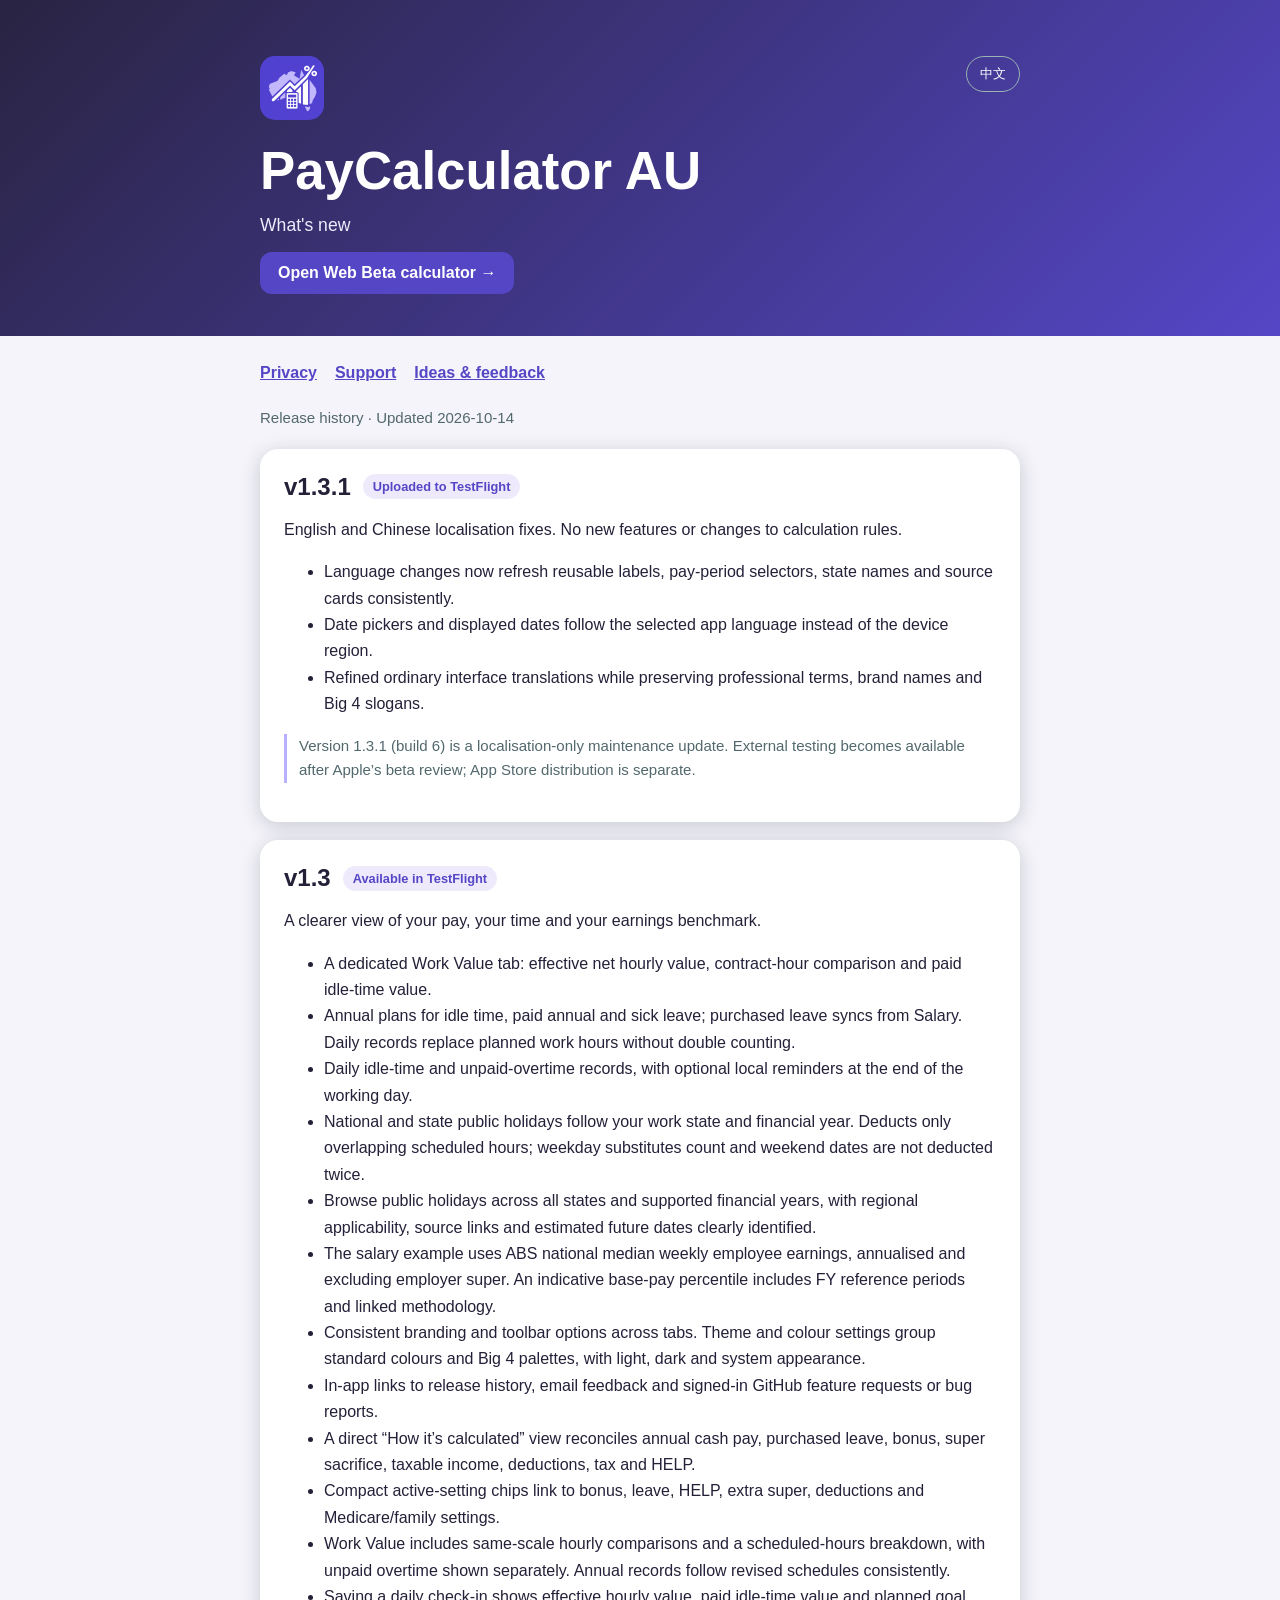
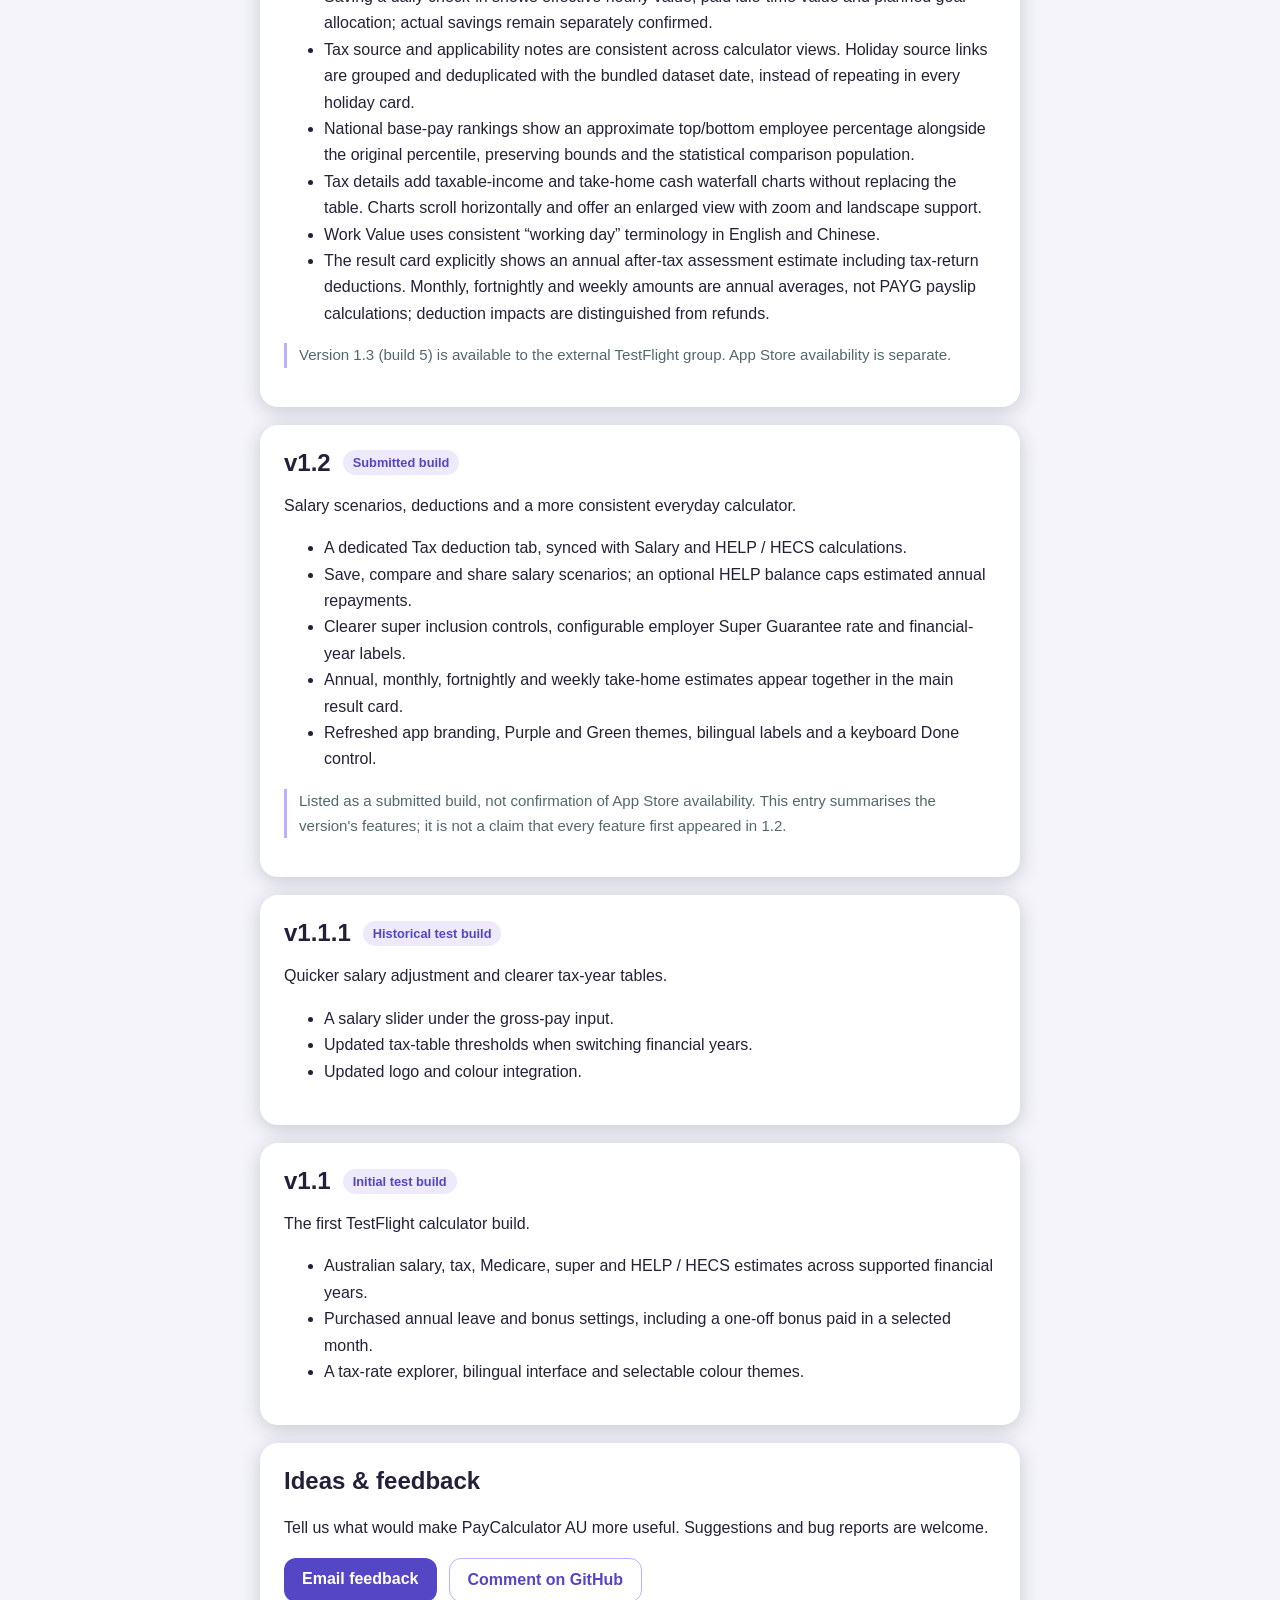
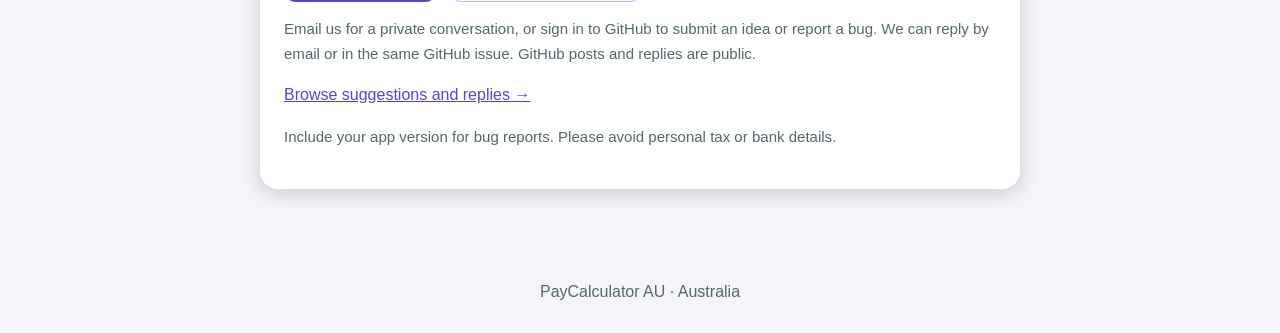
==== commit 45440ea5: "Add Web Beta calculator link at top of changelog" ====
--- a/changelog.html
+++ b/changelog.html
@@ -37,9 +37,10 @@
 .feedback-link.secondary { background:transparent; color:#5546C6; border:1px solid #B9B0FF; }
 @media (prefers-color-scheme:dark) { .feedback-link.secondary { color:#C9C1FF; } }
 .feedback-link { display:inline-block; border-radius:12px; padding:12px 18px; background:#5546C6; color:white; text-decoration:none; font-weight:600; }
+.beta-calculator { margin-top:12px; }
 @media (prefers-color-scheme:dark) { .status { background:#393052; color:#C9C1FF; } }
 </style></head>
-<body data-language="en"><header><button class="language" type="button" aria-label="Switch language" onclick="switchLanguage()">中文</button><img class="brand-icon" src="app-icon.png" alt="" width="64" height="64"><h1>PayCalculator AU</h1><p class="en ">What&#x27;s new</p><p class="zh ">更新日志</p></header>
+<body data-language="en"><header><button class="language" type="button" aria-label="Switch language" onclick="switchLanguage()">中文</button><img class="brand-icon" src="app-icon.png" alt="" width="64" height="64"><h1>PayCalculator AU</h1><p class="en ">What&#x27;s new</p><p class="zh ">更新日志</p><a class="feedback-link beta-calculator" href="https://goldman-stanley.github.io/paycalculatorau/"><span class="en">Open Web Beta calculator →</span><span class="zh">打开网页版计算器 Beta →</span></a></header>
 <main><nav aria-label="Site navigation"><a href="index.html#privacy"><span class="en">Privacy</span><span class="zh">隐私</span></a><a href="index.html#support"><span class="en">Support</span><span class="zh">支持</span></a><a href="#feedback"><span class="en">Ideas & feedback</span><span class="zh">需求与反馈</span></a></nav><p class="en muted">Release history · Updated 2026-10-14</p><p class="zh muted">版本记录 · 更新日期 2026-10-14</p>
 <section id="v1.3.1"><div class="release-heading"><h2>v1.3.1</h2><span class="en status">Uploaded to TestFlight</span><span class="zh status">已上传 TestFlight</span></div><p class="en ">English and Chinese localisation fixes. No new features or changes to calculation rules.</p><p class="zh ">修复中英文界面本地化问题，无新增功能或计算规则变更。</p><ul><li><span class="en">Language changes now refresh reusable labels, pay-period selectors, state names and source cards consistently.</span><span class="zh">切换语言时同步刷新周期选择、州名、来源卡片等组件，避免残留上一种语言。</span></li><li><span class="en">Date pickers and displayed dates follow the selected app language instead of the device region.</span><span class="zh">日期控件及日期显示跟随应用语言，避免英文界面出现中文年月日。</span></li><li><span class="en">Refined ordinary interface translations while preserving professional terms, brand names and Big 4 slogans.</span><span class="zh">完善普通界面文案翻译，保留专业术语、品牌名称及 Big 4 slogan。</span></li></ul><p class="en muted note">Version 1.3.1 (build 6) is a localisation-only maintenance update. External testing becomes available after Apple’s beta review; App Store distribution is separate.</p><p class="zh muted note">1.3.1（版本号 6）仅修复本地化问题。外部测试在 Apple Beta 审核通过后开放；App Store 分发另行处理。</p></section><section id="v1.3"><div class="release-heading"><h2>v1.3</h2><span class="en status">Available in TestFlight</span><span class="zh status">已开放 TestFlight</span></div><p class="en ">A clearer view of your pay, your time and your earnings benchmark.</p><p class="zh ">更清晰地看见工资、时间投入与全国工资参考。</p><ul><li><span class="en">A dedicated Work Value tab: effective net hourly value, contract-hour comparison and paid idle-time value.</span><span class="zh">新增工作回报 tab：有效税后时薪、合同工时对比及有薪摸鱼时间价值。</span></li><li><span class="en">Annual plans for idle time, paid annual and sick leave; purchased leave syncs from Salary. Daily records replace planned work hours without double counting.</span><span class="zh">支持年度摸鱼、带薪年假及病假计划；购买年假同步工资页，实际记录替换对应计划，避免重复计算。</span></li><li><span class="en">Daily idle-time and unpaid-overtime records, with optional local reminders at the end of the working day.</span><span class="zh">每日记录摸鱼及无额外计薪加班，可选下班本地提醒。</span></li><li><span class="en">National and state public holidays follow your work state and financial year. Deducts only overlapping scheduled hours; weekday substitutes count and weekend dates are not deducted twice.</span><span class="zh">按工作所在州及财年自动套用全国和本州公共假期，仅扣除排班重合时间，工作日补休计入，周末日期不重复扣除。</span></li><li><span class="en">Browse public holidays across all states and supported financial years, with regional applicability, source links and estimated future dates clearly identified.</span><span class="zh">浏览各州及全部支持财年的公共假期，标明地区适用范围、官方来源和预计未来日期。</span></li><li><span class="en">The salary example uses ABS national median weekly employee earnings, annualised and excluding employer super. An indicative base-pay percentile includes FY reference periods and linked methodology.</span><span class="zh">示例工资采用 ABS 全国雇员周薪中位数年化参考值，明确不含雇主 Super；基本工资百分位估算附财年参考期及来源说明。</span></li><li><span class="en">Consistent branding and toolbar options across tabs. Theme and colour settings group standard colours and Big 4 palettes, with light, dark and system appearance.</span><span class="zh">统一各 tab 的品牌及工具栏；主题与颜色菜单分组标准配色、Big 4 配色及浅色、深色、跟随系统模式。</span></li><li><span class="en">In-app links to release history, email feedback and signed-in GitHub feature requests or bug reports.</span><span class="zh">应用内加入更新日志、邮件留言及登录 GitHub 提交需求或问题的入口。</span></li><li><span class="en">A direct “How it’s calculated” view reconciles annual cash pay, purchased leave, bonus, super sacrifice, taxable income, deductions, tax and HELP.</span><span class="zh">结果卡新增“怎么算的”，展示年度现金工资、购买年假、奖金、额外 Super、应税收入、扣除、税费与 HELP 的计算路径。</span></li><li><span class="en">Compact active-setting chips link to bonus, leave, HELP, extra super, deductions and Medicare/family settings.</span><span class="zh">用简洁标签显示影响结果的已启用设置，点击可进入奖金、年假、HELP、额外 Super、扣除与医保／家庭设置。</span></li><li><span class="en">Work Value includes same-scale hourly comparisons and a scheduled-hours breakdown, with unpaid overtime shown separately. Annual records follow revised schedules consistently.</span><span class="zh">工作回报新增同一比例尺的时薪对比与排班工时分解，另列无额外计薪加班；调整排班后年度记录按同一工时口径计算。</span></li><li><span class="en">Saving a daily check-in shows effective hourly value, paid idle-time value and planned goal allocation; actual savings remain separately confirmed.</span><span class="zh">保存每日记录后显示有效时薪、有薪摸鱼时间价值与计划目标分配；实际储蓄仍需另行确认。</span></li><li><span class="en">Tax source and applicability notes are consistent across calculator views. Holiday source links are grouped and deduplicated with the bundled dataset date, instead of repeating in every holiday card.</span><span class="zh">计算页面统一税务来源与适用范围说明；公共假期来源集中去重并显示本地资料日期，去掉每张假期卡片重复的来源链接。</span></li><li><span class="en">National base-pay rankings show an approximate top/bottom employee percentage alongside the original percentile, preserving bounds and the statistical comparison population.</span><span class="zh">全国基本工资排名同时显示直观的雇员前／后百分比与原百分位，保留估算边界和统计比较范围。</span></li><li><span class="en">Tax details add taxable-income and take-home cash waterfall charts without replacing the table. Charts scroll horizontally and offer an enlarged view with zoom and landscape support.</span><span class="zh">税务明细新增应税收入与现金到手双路径瀑布图，保留原有表格；支持横向滚动、全屏放大、缩放及横屏查看。</span></li><li><span class="en">Work Value uses consistent “working day” terminology in English and Chinese.</span><span class="zh">工作回报统一使用中英文“工作日／working day”表述。</span></li><li><span class="en">The result card explicitly shows an annual after-tax assessment estimate including tax-return deductions. Monthly, fortnightly and weekly amounts are annual averages, not PAYG payslip calculations; deduction impacts are distinguished from refunds.</span><span class="zh">结果卡明确标为含报税扣除的年度税后估算；月、双周及周金额标为全年平均，区别于工资单 PAYG 实发，扣除影响也不等同于实际退税额。</span></li></ul><p class="en muted note">Version 1.3 (build 5) is available to the external TestFlight group. App Store availability is separate.</p><p class="zh muted note">1.3（版本号 5）已开放给外部 TestFlight 测试组；App Store 上架状态另行确认。</p></section><section id="v1.2"><div class="release-heading"><h2>v1.2</h2><span class="en status">Submitted build</span><span class="zh status">已提交版本</span></div><p class="en ">Salary scenarios, deductions and a more consistent everyday calculator.</p><p class="zh ">工资方案、税务扣除及更一致的日常计算体验。</p><ul><li><span class="en">A dedicated Tax deduction tab, synced with Salary and HELP / HECS calculations.</span><span class="zh">独立 Tax deduction 页面，与工资及 HELP / HECS 计算同步。</span></li><li><span class="en">Save, compare and share salary scenarios; an optional HELP balance caps estimated annual repayments.</span><span class="zh">保存、比较及分享工资方案；可选 HELP 余额限制年度还款估算。</span></li><li><span class="en">Clearer super inclusion controls, configurable employer Super Guarantee rate and financial-year labels.</span><span class="zh">更清晰的包含 Super 开关、可调整的雇主 Super Guarantee 比例及财年标识。</span></li><li><span class="en">Annual, monthly, fortnightly and weekly take-home estimates appear together in the main result card.</span><span class="zh">主结果卡同时呈现年、月、两周和每周到手金额。</span></li><li><span class="en">Refreshed app branding, Purple and Green themes, bilingual labels and a keyboard Done control.</span><span class="zh">更新应用品牌、Purple 与 Green 主题、双语标签及数字键盘完成按钮。</span></li></ul><p class="en muted note">Listed as a submitted build, not confirmation of App Store availability. This entry summarises the version&#x27;s features; it is not a claim that every feature first appeared in 1.2.</p><p class="zh muted note">此处表示已提交版本，不代表已在 App Store 上架；本条为版本功能概要，不表示所有功能均首次加入 1.2。</p></section><section id="v1.1.1"><div class="release-heading"><h2>v1.1.1</h2><span class="en status">Historical test build</span><span class="zh status">历史测试版本</span></div><p class="en ">Quicker salary adjustment and clearer tax-year tables.</p><p class="zh ">更快捷的工资调整与财年税率表。</p><ul><li><span class="en">A salary slider under the gross-pay input.</span><span class="zh">税前工资输入下方加入工资滑动条。</span></li><li><span class="en">Updated tax-table thresholds when switching financial years.</span><span class="zh">切换财年时更新税率表的收入门槛。</span></li><li><span class="en">Updated logo and colour integration.</span><span class="zh">更新 logo 与应用配色融合。</span></li></ul></section><section id="v1.1"><div class="release-heading"><h2>v1.1</h2><span class="en status">Initial test build</span><span class="zh status">初始测试版本</span></div><p class="en ">The first TestFlight calculator build.</p><p class="zh ">首个 TestFlight 计算器版本。</p><ul><li><span class="en">Australian salary, tax, Medicare, super and HELP / HECS estimates across supported financial years.</span><span class="zh">支持不同财年的澳大利亚工资、所得税、Medicare、Super 及 HELP / HECS 估算。</span></li><li><span class="en">Purchased annual leave and bonus settings, including a one-off bonus paid in a selected month.</span><span class="zh">购买额外年假及奖金设置，支持指定月份一次性奖金。</span></li><li><span class="en">A tax-rate explorer, bilingual interface and selectable colour themes.</span><span class="zh">税率探索、双语界面及可切换配色主题。</span></li></ul></section>
 <section id="feedback"><h2 class="en ">Ideas &amp; feedback</h2><h2 class="zh ">新需求与反馈</h2><p class="en ">Tell us what would make PayCalculator AU more useful. Suggestions and bug reports are welcome.</p><p class="zh ">告诉我们怎样让 PayCalculator AU 更好用，欢迎提出新需求或报告问题。</p><div class="feedback-actions"><a class="feedback-link" href="mailto:tmt@goldman-stanley.com?subject=PayCalculator%20AU%20feedback"><span class="en">Email feedback</span><span class="zh">邮件留言</span></a><a class="feedback-link secondary" href="https://github.com/goldman-stanley/paycalculator-au-pages/issues/new/choose"><span class="en">Comment on GitHub</span><span class="zh">登录 GitHub 留言</span></a></div><p class="en muted">Email us for a private conversation, or sign in to GitHub to submit an idea or report a bug. We can reply by email or in the same GitHub issue. GitHub posts and replies are public.</p><p class="zh muted">希望私下沟通可发送邮件；也可登录 GitHub 提交新需求或报告问题。我们会通过邮件或在同一条 GitHub 记录中回复。GitHub 留言及回复公开可见。</p><p><a href="https://github.com/goldman-stanley/paycalculator-au-pages/issues"><span class="en">Browse suggestions and replies →</span><span class="zh">查看已有建议与回复 →</span></a></p><p class="en muted">Include your app version for bug reports. Please avoid personal tax or bank details.</p><p class="zh muted">报告问题时请附应用版本，勿附个人税号或银行资料。</p></section></main><footer>PayCalculator AU · Australia</footer>
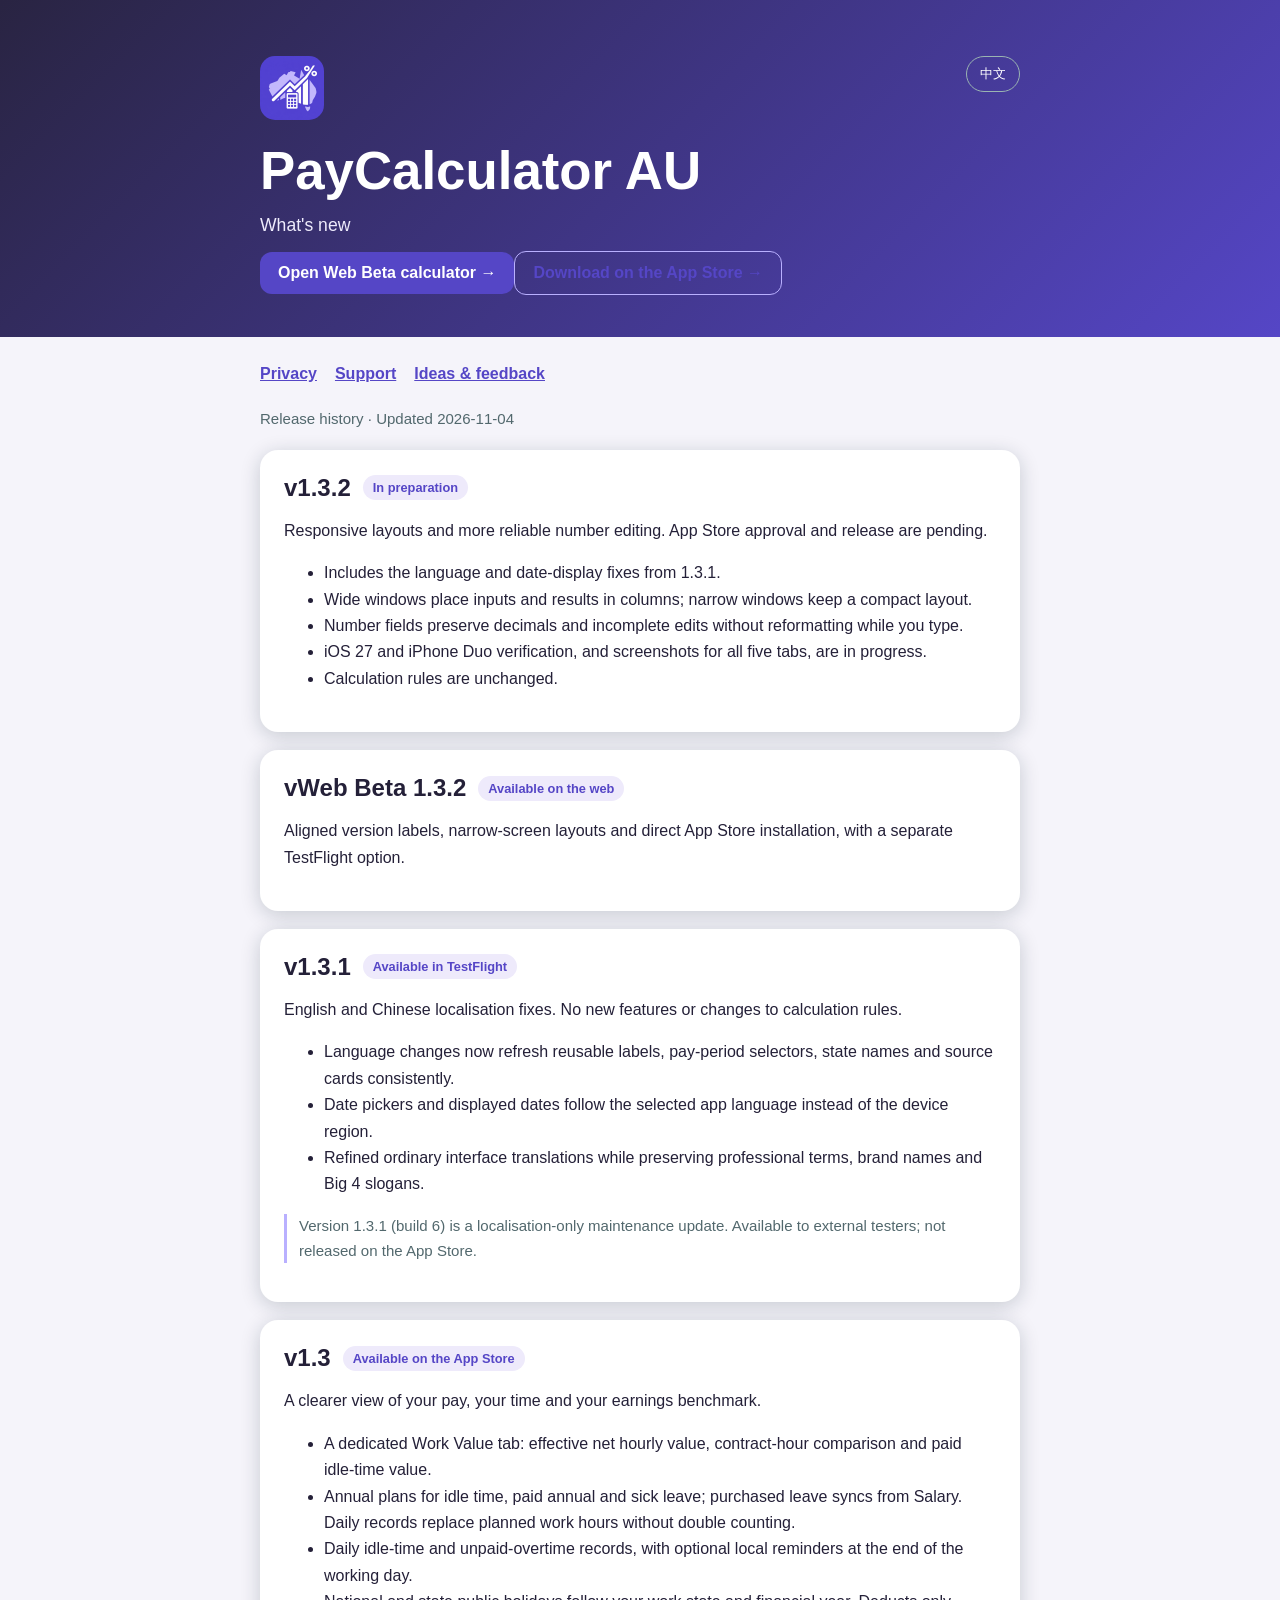
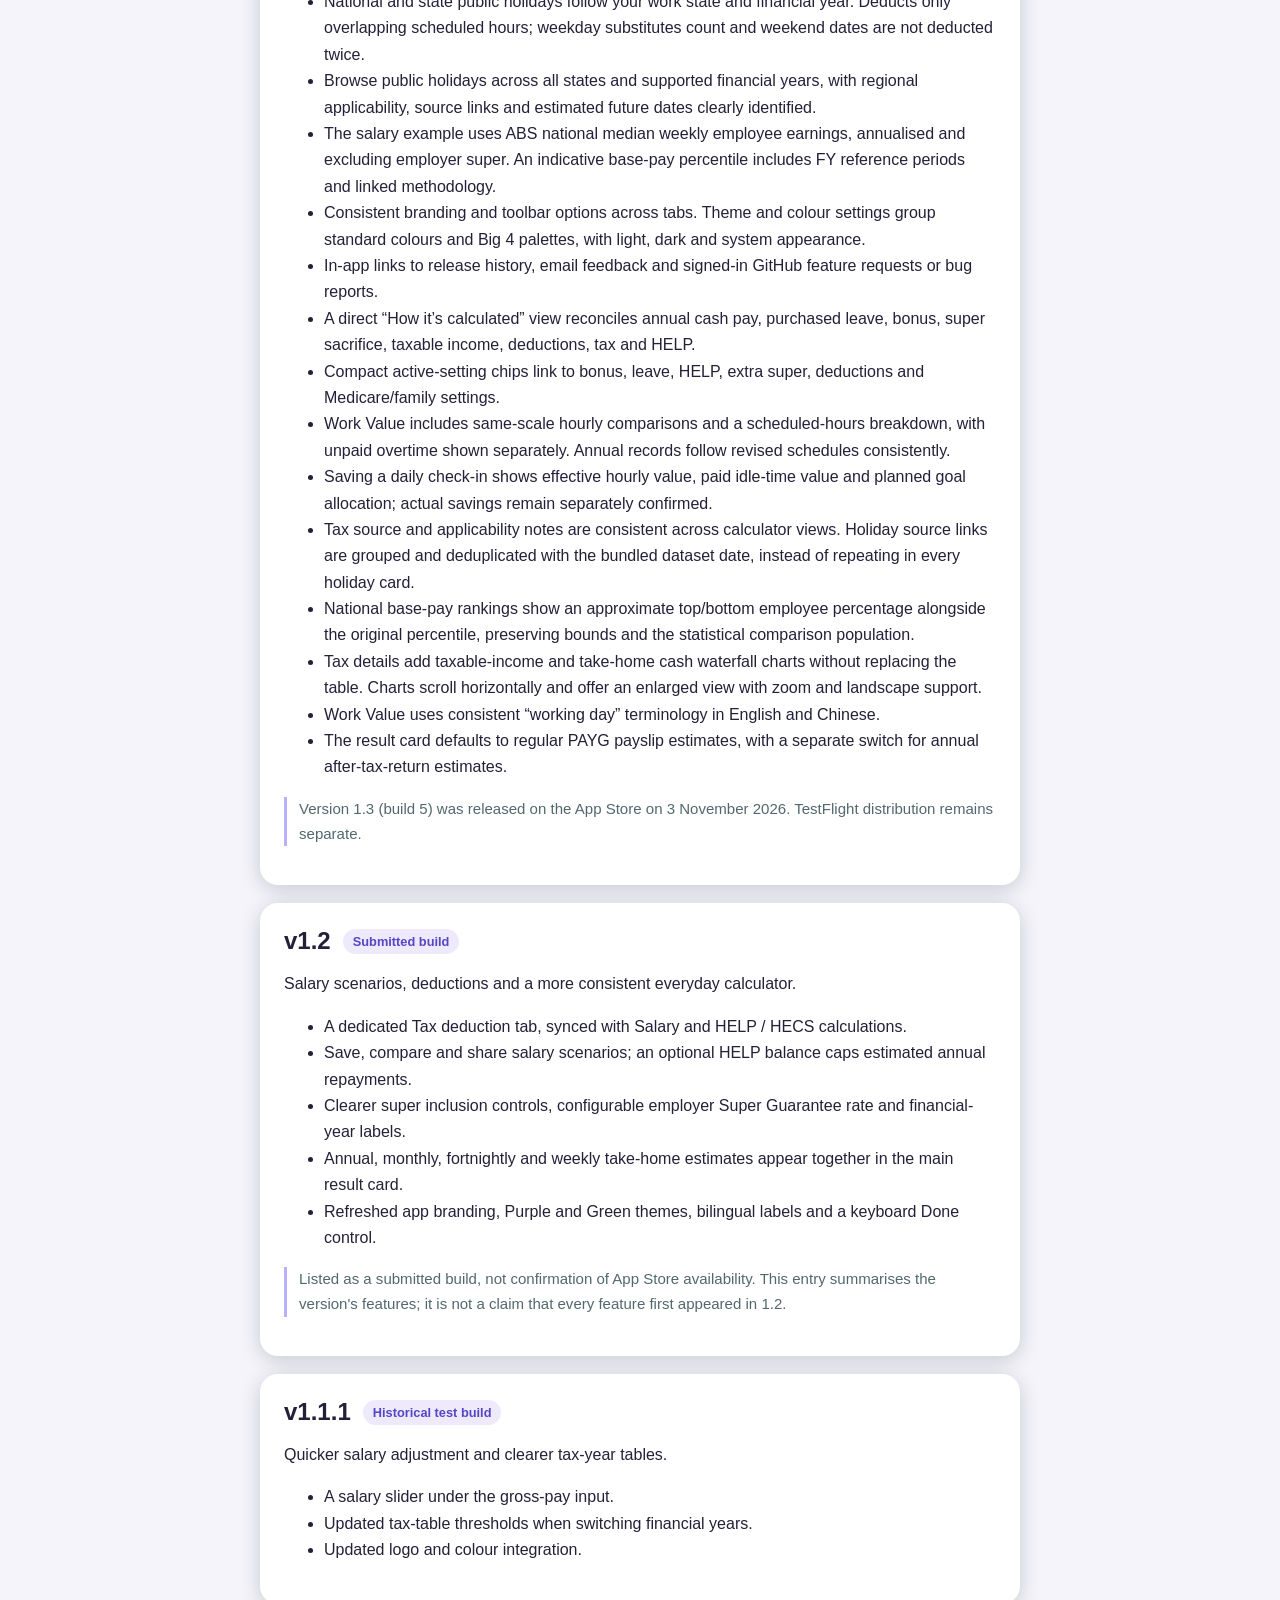
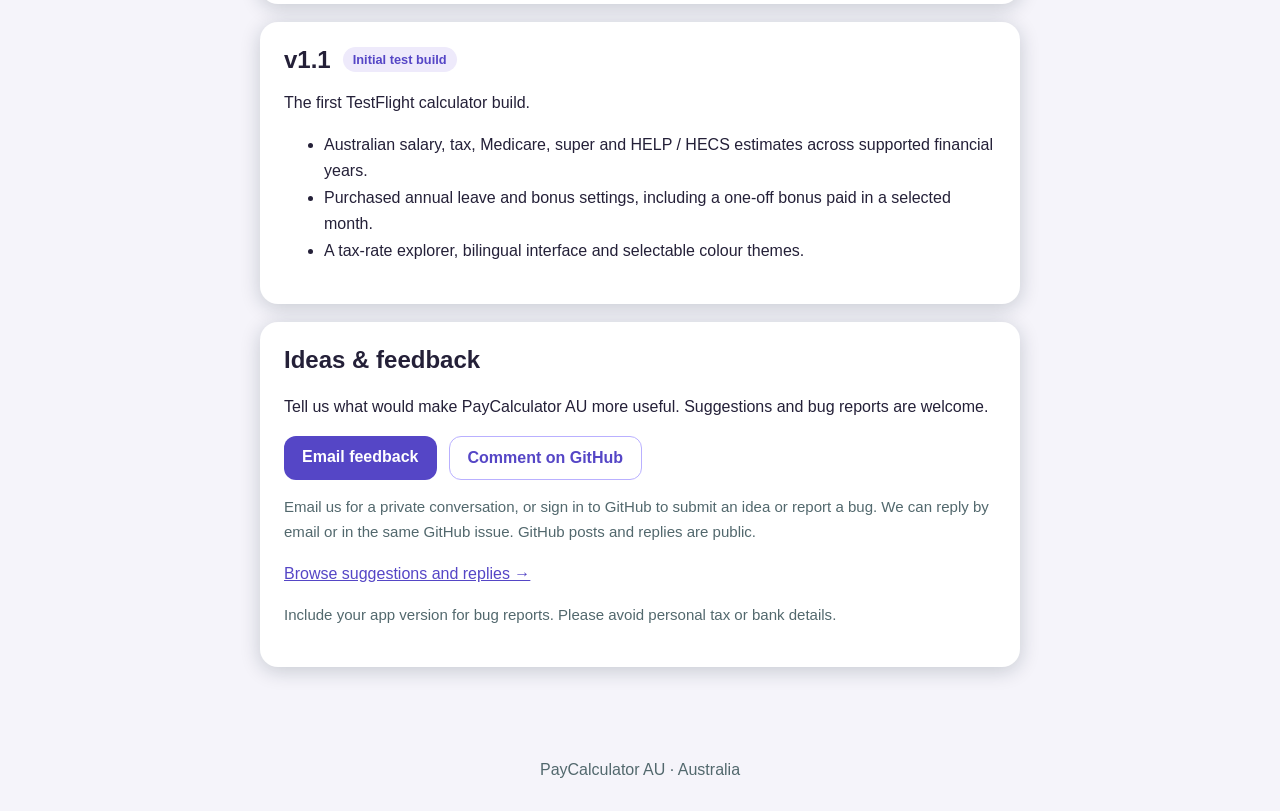
==== commit ca956ceb: "Update release history for Web Beta 1.3.2 and native preparation" ====
--- a/changelog.html
+++ b/changelog.html
@@ -40,9 +40,9 @@
 .beta-calculator { margin-top:12px; }
 @media (prefers-color-scheme:dark) { .status { background:#393052; color:#C9C1FF; } }
 </style></head>
-<body data-language="en"><header><button class="language" type="button" aria-label="Switch language" onclick="switchLanguage()">中文</button><img class="brand-icon" src="app-icon.png" alt="" width="64" height="64"><h1>PayCalculator AU</h1><p class="en ">What&#x27;s new</p><p class="zh ">更新日志</p><a class="feedback-link beta-calculator" href="https://goldman-stanley.github.io/paycalculatorau/"><span class="en">Open Web Beta calculator →</span><span class="zh">打开网页版计算器 Beta →</span></a></header>
-<main><nav aria-label="Site navigation"><a href="index.html#privacy"><span class="en">Privacy</span><span class="zh">隐私</span></a><a href="index.html#support"><span class="en">Support</span><span class="zh">支持</span></a><a href="#feedback"><span class="en">Ideas & feedback</span><span class="zh">需求与反馈</span></a></nav><p class="en muted">Release history · Updated 2026-10-14</p><p class="zh muted">版本记录 · 更新日期 2026-10-14</p>
-<section id="v1.3.1"><div class="release-heading"><h2>v1.3.1</h2><span class="en status">Uploaded to TestFlight</span><span class="zh status">已上传 TestFlight</span></div><p class="en ">English and Chinese localisation fixes. No new features or changes to calculation rules.</p><p class="zh ">修复中英文界面本地化问题，无新增功能或计算规则变更。</p><ul><li><span class="en">Language changes now refresh reusable labels, pay-period selectors, state names and source cards consistently.</span><span class="zh">切换语言时同步刷新周期选择、州名、来源卡片等组件，避免残留上一种语言。</span></li><li><span class="en">Date pickers and displayed dates follow the selected app language instead of the device region.</span><span class="zh">日期控件及日期显示跟随应用语言，避免英文界面出现中文年月日。</span></li><li><span class="en">Refined ordinary interface translations while preserving professional terms, brand names and Big 4 slogans.</span><span class="zh">完善普通界面文案翻译，保留专业术语、品牌名称及 Big 4 slogan。</span></li></ul><p class="en muted note">Version 1.3.1 (build 6) is a localisation-only maintenance update. External testing becomes available after Apple’s beta review; App Store distribution is separate.</p><p class="zh muted note">1.3.1（版本号 6）仅修复本地化问题。外部测试在 Apple Beta 审核通过后开放；App Store 分发另行处理。</p></section><section id="v1.3"><div class="release-heading"><h2>v1.3</h2><span class="en status">Available in TestFlight</span><span class="zh status">已开放 TestFlight</span></div><p class="en ">A clearer view of your pay, your time and your earnings benchmark.</p><p class="zh ">更清晰地看见工资、时间投入与全国工资参考。</p><ul><li><span class="en">A dedicated Work Value tab: effective net hourly value, contract-hour comparison and paid idle-time value.</span><span class="zh">新增工作回报 tab：有效税后时薪、合同工时对比及有薪摸鱼时间价值。</span></li><li><span class="en">Annual plans for idle time, paid annual and sick leave; purchased leave syncs from Salary. Daily records replace planned work hours without double counting.</span><span class="zh">支持年度摸鱼、带薪年假及病假计划；购买年假同步工资页，实际记录替换对应计划，避免重复计算。</span></li><li><span class="en">Daily idle-time and unpaid-overtime records, with optional local reminders at the end of the working day.</span><span class="zh">每日记录摸鱼及无额外计薪加班，可选下班本地提醒。</span></li><li><span class="en">National and state public holidays follow your work state and financial year. Deducts only overlapping scheduled hours; weekday substitutes count and weekend dates are not deducted twice.</span><span class="zh">按工作所在州及财年自动套用全国和本州公共假期，仅扣除排班重合时间，工作日补休计入，周末日期不重复扣除。</span></li><li><span class="en">Browse public holidays across all states and supported financial years, with regional applicability, source links and estimated future dates clearly identified.</span><span class="zh">浏览各州及全部支持财年的公共假期，标明地区适用范围、官方来源和预计未来日期。</span></li><li><span class="en">The salary example uses ABS national median weekly employee earnings, annualised and excluding employer super. An indicative base-pay percentile includes FY reference periods and linked methodology.</span><span class="zh">示例工资采用 ABS 全国雇员周薪中位数年化参考值，明确不含雇主 Super；基本工资百分位估算附财年参考期及来源说明。</span></li><li><span class="en">Consistent branding and toolbar options across tabs. Theme and colour settings group standard colours and Big 4 palettes, with light, dark and system appearance.</span><span class="zh">统一各 tab 的品牌及工具栏；主题与颜色菜单分组标准配色、Big 4 配色及浅色、深色、跟随系统模式。</span></li><li><span class="en">In-app links to release history, email feedback and signed-in GitHub feature requests or bug reports.</span><span class="zh">应用内加入更新日志、邮件留言及登录 GitHub 提交需求或问题的入口。</span></li><li><span class="en">A direct “How it’s calculated” view reconciles annual cash pay, purchased leave, bonus, super sacrifice, taxable income, deductions, tax and HELP.</span><span class="zh">结果卡新增“怎么算的”，展示年度现金工资、购买年假、奖金、额外 Super、应税收入、扣除、税费与 HELP 的计算路径。</span></li><li><span class="en">Compact active-setting chips link to bonus, leave, HELP, extra super, deductions and Medicare/family settings.</span><span class="zh">用简洁标签显示影响结果的已启用设置，点击可进入奖金、年假、HELP、额外 Super、扣除与医保／家庭设置。</span></li><li><span class="en">Work Value includes same-scale hourly comparisons and a scheduled-hours breakdown, with unpaid overtime shown separately. Annual records follow revised schedules consistently.</span><span class="zh">工作回报新增同一比例尺的时薪对比与排班工时分解，另列无额外计薪加班；调整排班后年度记录按同一工时口径计算。</span></li><li><span class="en">Saving a daily check-in shows effective hourly value, paid idle-time value and planned goal allocation; actual savings remain separately confirmed.</span><span class="zh">保存每日记录后显示有效时薪、有薪摸鱼时间价值与计划目标分配；实际储蓄仍需另行确认。</span></li><li><span class="en">Tax source and applicability notes are consistent across calculator views. Holiday source links are grouped and deduplicated with the bundled dataset date, instead of repeating in every holiday card.</span><span class="zh">计算页面统一税务来源与适用范围说明；公共假期来源集中去重并显示本地资料日期，去掉每张假期卡片重复的来源链接。</span></li><li><span class="en">National base-pay rankings show an approximate top/bottom employee percentage alongside the original percentile, preserving bounds and the statistical comparison population.</span><span class="zh">全国基本工资排名同时显示直观的雇员前／后百分比与原百分位，保留估算边界和统计比较范围。</span></li><li><span class="en">Tax details add taxable-income and take-home cash waterfall charts without replacing the table. Charts scroll horizontally and offer an enlarged view with zoom and landscape support.</span><span class="zh">税务明细新增应税收入与现金到手双路径瀑布图，保留原有表格；支持横向滚动、全屏放大、缩放及横屏查看。</span></li><li><span class="en">Work Value uses consistent “working day” terminology in English and Chinese.</span><span class="zh">工作回报统一使用中英文“工作日／working day”表述。</span></li><li><span class="en">The result card explicitly shows an annual after-tax assessment estimate including tax-return deductions. Monthly, fortnightly and weekly amounts are annual averages, not PAYG payslip calculations; deduction impacts are distinguished from refunds.</span><span class="zh">结果卡明确标为含报税扣除的年度税后估算；月、双周及周金额标为全年平均，区别于工资单 PAYG 实发，扣除影响也不等同于实际退税额。</span></li></ul><p class="en muted note">Version 1.3 (build 5) is available to the external TestFlight group. App Store availability is separate.</p><p class="zh muted note">1.3（版本号 5）已开放给外部 TestFlight 测试组；App Store 上架状态另行确认。</p></section><section id="v1.2"><div class="release-heading"><h2>v1.2</h2><span class="en status">Submitted build</span><span class="zh status">已提交版本</span></div><p class="en ">Salary scenarios, deductions and a more consistent everyday calculator.</p><p class="zh ">工资方案、税务扣除及更一致的日常计算体验。</p><ul><li><span class="en">A dedicated Tax deduction tab, synced with Salary and HELP / HECS calculations.</span><span class="zh">独立 Tax deduction 页面，与工资及 HELP / HECS 计算同步。</span></li><li><span class="en">Save, compare and share salary scenarios; an optional HELP balance caps estimated annual repayments.</span><span class="zh">保存、比较及分享工资方案；可选 HELP 余额限制年度还款估算。</span></li><li><span class="en">Clearer super inclusion controls, configurable employer Super Guarantee rate and financial-year labels.</span><span class="zh">更清晰的包含 Super 开关、可调整的雇主 Super Guarantee 比例及财年标识。</span></li><li><span class="en">Annual, monthly, fortnightly and weekly take-home estimates appear together in the main result card.</span><span class="zh">主结果卡同时呈现年、月、两周和每周到手金额。</span></li><li><span class="en">Refreshed app branding, Purple and Green themes, bilingual labels and a keyboard Done control.</span><span class="zh">更新应用品牌、Purple 与 Green 主题、双语标签及数字键盘完成按钮。</span></li></ul><p class="en muted note">Listed as a submitted build, not confirmation of App Store availability. This entry summarises the version&#x27;s features; it is not a claim that every feature first appeared in 1.2.</p><p class="zh muted note">此处表示已提交版本，不代表已在 App Store 上架；本条为版本功能概要，不表示所有功能均首次加入 1.2。</p></section><section id="v1.1.1"><div class="release-heading"><h2>v1.1.1</h2><span class="en status">Historical test build</span><span class="zh status">历史测试版本</span></div><p class="en ">Quicker salary adjustment and clearer tax-year tables.</p><p class="zh ">更快捷的工资调整与财年税率表。</p><ul><li><span class="en">A salary slider under the gross-pay input.</span><span class="zh">税前工资输入下方加入工资滑动条。</span></li><li><span class="en">Updated tax-table thresholds when switching financial years.</span><span class="zh">切换财年时更新税率表的收入门槛。</span></li><li><span class="en">Updated logo and colour integration.</span><span class="zh">更新 logo 与应用配色融合。</span></li></ul></section><section id="v1.1"><div class="release-heading"><h2>v1.1</h2><span class="en status">Initial test build</span><span class="zh status">初始测试版本</span></div><p class="en ">The first TestFlight calculator build.</p><p class="zh ">首个 TestFlight 计算器版本。</p><ul><li><span class="en">Australian salary, tax, Medicare, super and HELP / HECS estimates across supported financial years.</span><span class="zh">支持不同财年的澳大利亚工资、所得税、Medicare、Super 及 HELP / HECS 估算。</span></li><li><span class="en">Purchased annual leave and bonus settings, including a one-off bonus paid in a selected month.</span><span class="zh">购买额外年假及奖金设置，支持指定月份一次性奖金。</span></li><li><span class="en">A tax-rate explorer, bilingual interface and selectable colour themes.</span><span class="zh">税率探索、双语界面及可切换配色主题。</span></li></ul></section>
+<body data-language="en"><header><button class="language" type="button" aria-label="Switch language" onclick="switchLanguage()">中文</button><img class="brand-icon" src="app-icon.png" alt="" width="64" height="64"><h1>PayCalculator AU</h1><p class="en ">What&#x27;s new</p><p class="zh ">更新日志</p><a class="feedback-link beta-calculator" href="https://goldman-stanley.github.io/paycalculatorau/"><span class="en">Open Web Beta calculator →</span><span class="zh">打开网页版计算器 Beta →</span></a><a class="feedback-link secondary" href="https://apps.apple.com/app/id6820860086"><span class="en">Download on the App Store →</span><span class="zh">App Store 下载 →</span></a></header>
+<main><nav aria-label="Site navigation"><a href="index.html#privacy"><span class="en">Privacy</span><span class="zh">隐私</span></a><a href="index.html#support"><span class="en">Support</span><span class="zh">支持</span></a><a href="#feedback"><span class="en">Ideas & feedback</span><span class="zh">需求与反馈</span></a></nav><p class="en muted">Release history · Updated 2026-11-04</p><p class="zh muted">版本记录 · 更新日期 2026-11-04</p>
+<section id="v1.3.2"><div class="release-heading"><h2>v1.3.2</h2><span class="en status">In preparation</span><span class="zh status">准备中</span></div><p class="en ">Responsive layouts and more reliable number editing. App Store approval and release are pending.</p><p class="zh ">改善自适应布局及数字编辑可靠性，尚待提交审核和正式发布。</p><ul><li><span class="en">Includes the language and date-display fixes from 1.3.1.</span><span class="zh">包含 1.3.1 的语言与日期显示修复。</span></li><li><span class="en">Wide windows place inputs and results in columns; narrow windows keep a compact layout.</span><span class="zh">宽窗口分栏显示输入与结果，窄窗口保留紧凑布局。</span></li><li><span class="en">Number fields preserve decimals and incomplete edits without reformatting while you type.</span><span class="zh">数字输入保留小数和编辑过程，不在输入途中强制重新格式化。</span></li><li><span class="en">iOS 27 and iPhone Duo verification, and screenshots for all five tabs, are in progress.</span><span class="zh">正在验证 iOS 27、iPhone Duo，并准备五个标签页的商店截图。</span></li><li><span class="en">Calculation rules are unchanged.</span><span class="zh">计算规则保持不变。</span></li></ul></section><section id="vWeb Beta 1.3.2"><div class="release-heading"><h2>vWeb Beta 1.3.2</h2><span class="en status">Available on the web</span><span class="zh status">网页已上线</span></div><p class="en ">Aligned version labels, narrow-screen layouts and direct App Store installation, with a separate TestFlight option.</p><p class="zh ">统一版本标识、改善窄屏布局，提供正式 App Store 下载及独立 TestFlight 入口。</p><ul></ul></section><section id="v1.3.1"><div class="release-heading"><h2>v1.3.1</h2><span class="en status">Available in TestFlight</span><span class="zh status">已开放 TestFlight</span></div><p class="en ">English and Chinese localisation fixes. No new features or changes to calculation rules.</p><p class="zh ">修复中英文界面本地化问题，无新增功能或计算规则变更。</p><ul><li><span class="en">Language changes now refresh reusable labels, pay-period selectors, state names and source cards consistently.</span><span class="zh">切换语言时同步刷新周期选择、州名、来源卡片等组件，避免残留上一种语言。</span></li><li><span class="en">Date pickers and displayed dates follow the selected app language instead of the device region.</span><span class="zh">日期控件及日期显示跟随应用语言，避免英文界面出现中文年月日。</span></li><li><span class="en">Refined ordinary interface translations while preserving professional terms, brand names and Big 4 slogans.</span><span class="zh">完善普通界面文案翻译，保留专业术语、品牌名称及 Big 4 slogan。</span></li></ul><p class="en muted note">Version 1.3.1 (build 6) is a localisation-only maintenance update. Available to external testers; not released on the App Store.</p><p class="zh muted note">1.3.1（版本号 6）仅修复本地化问题。已开放外部测试；此版本尚未在 App Store 发布。</p></section><section id="v1.3"><div class="release-heading"><h2>v1.3</h2><span class="en status">Available on the App Store</span><span class="zh status">App Store 已上线</span></div><p class="en ">A clearer view of your pay, your time and your earnings benchmark.</p><p class="zh ">更清晰地看见工资、时间投入与全国工资参考。</p><ul><li><span class="en">A dedicated Work Value tab: effective net hourly value, contract-hour comparison and paid idle-time value.</span><span class="zh">新增工作回报 tab：有效税后时薪、合同工时对比及有薪摸鱼时间价值。</span></li><li><span class="en">Annual plans for idle time, paid annual and sick leave; purchased leave syncs from Salary. Daily records replace planned work hours without double counting.</span><span class="zh">支持年度摸鱼、带薪年假及病假计划；购买年假同步工资页，实际记录替换对应计划，避免重复计算。</span></li><li><span class="en">Daily idle-time and unpaid-overtime records, with optional local reminders at the end of the working day.</span><span class="zh">每日记录摸鱼及无额外计薪加班，可选下班本地提醒。</span></li><li><span class="en">National and state public holidays follow your work state and financial year. Deducts only overlapping scheduled hours; weekday substitutes count and weekend dates are not deducted twice.</span><span class="zh">按工作所在州及财年自动套用全国和本州公共假期，仅扣除排班重合时间，工作日补休计入，周末日期不重复扣除。</span></li><li><span class="en">Browse public holidays across all states and supported financial years, with regional applicability, source links and estimated future dates clearly identified.</span><span class="zh">浏览各州及全部支持财年的公共假期，标明地区适用范围、官方来源和预计未来日期。</span></li><li><span class="en">The salary example uses ABS national median weekly employee earnings, annualised and excluding employer super. An indicative base-pay percentile includes FY reference periods and linked methodology.</span><span class="zh">示例工资采用 ABS 全国雇员周薪中位数年化参考值，明确不含雇主 Super；基本工资百分位估算附财年参考期及来源说明。</span></li><li><span class="en">Consistent branding and toolbar options across tabs. Theme and colour settings group standard colours and Big 4 palettes, with light, dark and system appearance.</span><span class="zh">统一各 tab 的品牌及工具栏；主题与颜色菜单分组标准配色、Big 4 配色及浅色、深色、跟随系统模式。</span></li><li><span class="en">In-app links to release history, email feedback and signed-in GitHub feature requests or bug reports.</span><span class="zh">应用内加入更新日志、邮件留言及登录 GitHub 提交需求或问题的入口。</span></li><li><span class="en">A direct “How it’s calculated” view reconciles annual cash pay, purchased leave, bonus, super sacrifice, taxable income, deductions, tax and HELP.</span><span class="zh">结果卡新增“怎么算的”，展示年度现金工资、购买年假、奖金、额外 Super、应税收入、扣除、税费与 HELP 的计算路径。</span></li><li><span class="en">Compact active-setting chips link to bonus, leave, HELP, extra super, deductions and Medicare/family settings.</span><span class="zh">用简洁标签显示影响结果的已启用设置，点击可进入奖金、年假、HELP、额外 Super、扣除与医保／家庭设置。</span></li><li><span class="en">Work Value includes same-scale hourly comparisons and a scheduled-hours breakdown, with unpaid overtime shown separately. Annual records follow revised schedules consistently.</span><span class="zh">工作回报新增同一比例尺的时薪对比与排班工时分解，另列无额外计薪加班；调整排班后年度记录按同一工时口径计算。</span></li><li><span class="en">Saving a daily check-in shows effective hourly value, paid idle-time value and planned goal allocation; actual savings remain separately confirmed.</span><span class="zh">保存每日记录后显示有效时薪、有薪摸鱼时间价值与计划目标分配；实际储蓄仍需另行确认。</span></li><li><span class="en">Tax source and applicability notes are consistent across calculator views. Holiday source links are grouped and deduplicated with the bundled dataset date, instead of repeating in every holiday card.</span><span class="zh">计算页面统一税务来源与适用范围说明；公共假期来源集中去重并显示本地资料日期，去掉每张假期卡片重复的来源链接。</span></li><li><span class="en">National base-pay rankings show an approximate top/bottom employee percentage alongside the original percentile, preserving bounds and the statistical comparison population.</span><span class="zh">全国基本工资排名同时显示直观的雇员前／后百分比与原百分位，保留估算边界和统计比较范围。</span></li><li><span class="en">Tax details add taxable-income and take-home cash waterfall charts without replacing the table. Charts scroll horizontally and offer an enlarged view with zoom and landscape support.</span><span class="zh">税务明细新增应税收入与现金到手双路径瀑布图，保留原有表格；支持横向滚动、全屏放大、缩放及横屏查看。</span></li><li><span class="en">Work Value uses consistent “working day” terminology in English and Chinese.</span><span class="zh">工作回报统一使用中英文“工作日／working day”表述。</span></li><li><span class="en">The result card defaults to regular PAYG payslip estimates, with a separate switch for annual after-tax-return estimates.</span><span class="zh">结果卡默认呈现正常 PAYG 工资单估算，通过独立开关切换年度报税后估算。</span></li></ul><p class="en muted note">Version 1.3 (build 5) was released on the App Store on 3 November 2026. TestFlight distribution remains separate.</p><p class="zh muted note">1.3（版本号 5）于 2026 年 11 月 3 日在 App Store 上线；TestFlight 分发另行管理。</p></section><section id="v1.2"><div class="release-heading"><h2>v1.2</h2><span class="en status">Submitted build</span><span class="zh status">已提交版本</span></div><p class="en ">Salary scenarios, deductions and a more consistent everyday calculator.</p><p class="zh ">工资方案、税务扣除及更一致的日常计算体验。</p><ul><li><span class="en">A dedicated Tax deduction tab, synced with Salary and HELP / HECS calculations.</span><span class="zh">独立 Tax deduction 页面，与工资及 HELP / HECS 计算同步。</span></li><li><span class="en">Save, compare and share salary scenarios; an optional HELP balance caps estimated annual repayments.</span><span class="zh">保存、比较及分享工资方案；可选 HELP 余额限制年度还款估算。</span></li><li><span class="en">Clearer super inclusion controls, configurable employer Super Guarantee rate and financial-year labels.</span><span class="zh">更清晰的包含 Super 开关、可调整的雇主 Super Guarantee 比例及财年标识。</span></li><li><span class="en">Annual, monthly, fortnightly and weekly take-home estimates appear together in the main result card.</span><span class="zh">主结果卡同时呈现年、月、两周和每周到手金额。</span></li><li><span class="en">Refreshed app branding, Purple and Green themes, bilingual labels and a keyboard Done control.</span><span class="zh">更新应用品牌、Purple 与 Green 主题、双语标签及数字键盘完成按钮。</span></li></ul><p class="en muted note">Listed as a submitted build, not confirmation of App Store availability. This entry summarises the version&#x27;s features; it is not a claim that every feature first appeared in 1.2.</p><p class="zh muted note">此处表示已提交版本，不代表已在 App Store 上架；本条为版本功能概要，不表示所有功能均首次加入 1.2。</p></section><section id="v1.1.1"><div class="release-heading"><h2>v1.1.1</h2><span class="en status">Historical test build</span><span class="zh status">历史测试版本</span></div><p class="en ">Quicker salary adjustment and clearer tax-year tables.</p><p class="zh ">更快捷的工资调整与财年税率表。</p><ul><li><span class="en">A salary slider under the gross-pay input.</span><span class="zh">税前工资输入下方加入工资滑动条。</span></li><li><span class="en">Updated tax-table thresholds when switching financial years.</span><span class="zh">切换财年时更新税率表的收入门槛。</span></li><li><span class="en">Updated logo and colour integration.</span><span class="zh">更新 logo 与应用配色融合。</span></li></ul></section><section id="v1.1"><div class="release-heading"><h2>v1.1</h2><span class="en status">Initial test build</span><span class="zh status">初始测试版本</span></div><p class="en ">The first TestFlight calculator build.</p><p class="zh ">首个 TestFlight 计算器版本。</p><ul><li><span class="en">Australian salary, tax, Medicare, super and HELP / HECS estimates across supported financial years.</span><span class="zh">支持不同财年的澳大利亚工资、所得税、Medicare、Super 及 HELP / HECS 估算。</span></li><li><span class="en">Purchased annual leave and bonus settings, including a one-off bonus paid in a selected month.</span><span class="zh">购买额外年假及奖金设置，支持指定月份一次性奖金。</span></li><li><span class="en">A tax-rate explorer, bilingual interface and selectable colour themes.</span><span class="zh">税率探索、双语界面及可切换配色主题。</span></li></ul></section>
 <section id="feedback"><h2 class="en ">Ideas &amp; feedback</h2><h2 class="zh ">新需求与反馈</h2><p class="en ">Tell us what would make PayCalculator AU more useful. Suggestions and bug reports are welcome.</p><p class="zh ">告诉我们怎样让 PayCalculator AU 更好用，欢迎提出新需求或报告问题。</p><div class="feedback-actions"><a class="feedback-link" href="mailto:tmt@goldman-stanley.com?subject=PayCalculator%20AU%20feedback"><span class="en">Email feedback</span><span class="zh">邮件留言</span></a><a class="feedback-link secondary" href="https://github.com/goldman-stanley/paycalculator-au-pages/issues/new/choose"><span class="en">Comment on GitHub</span><span class="zh">登录 GitHub 留言</span></a></div><p class="en muted">Email us for a private conversation, or sign in to GitHub to submit an idea or report a bug. We can reply by email or in the same GitHub issue. GitHub posts and replies are public.</p><p class="zh muted">希望私下沟通可发送邮件；也可登录 GitHub 提交新需求或报告问题。我们会通过邮件或在同一条 GitHub 记录中回复。GitHub 留言及回复公开可见。</p><p><a href="https://github.com/goldman-stanley/paycalculator-au-pages/issues"><span class="en">Browse suggestions and replies →</span><span class="zh">查看已有建议与回复 →</span></a></p><p class="en muted">Include your app version for bug reports. Please avoid personal tax or bank details.</p><p class="zh muted">报告问题时请附应用版本，勿附个人税号或银行资料。</p></section></main><footer>PayCalculator AU · Australia</footer>
 <script>
 function setLanguage(next) { document.body.dataset.language = next; document.documentElement.lang = next; document.querySelector('.language').textContent = next === 'en' ? '中文' : 'English'; }
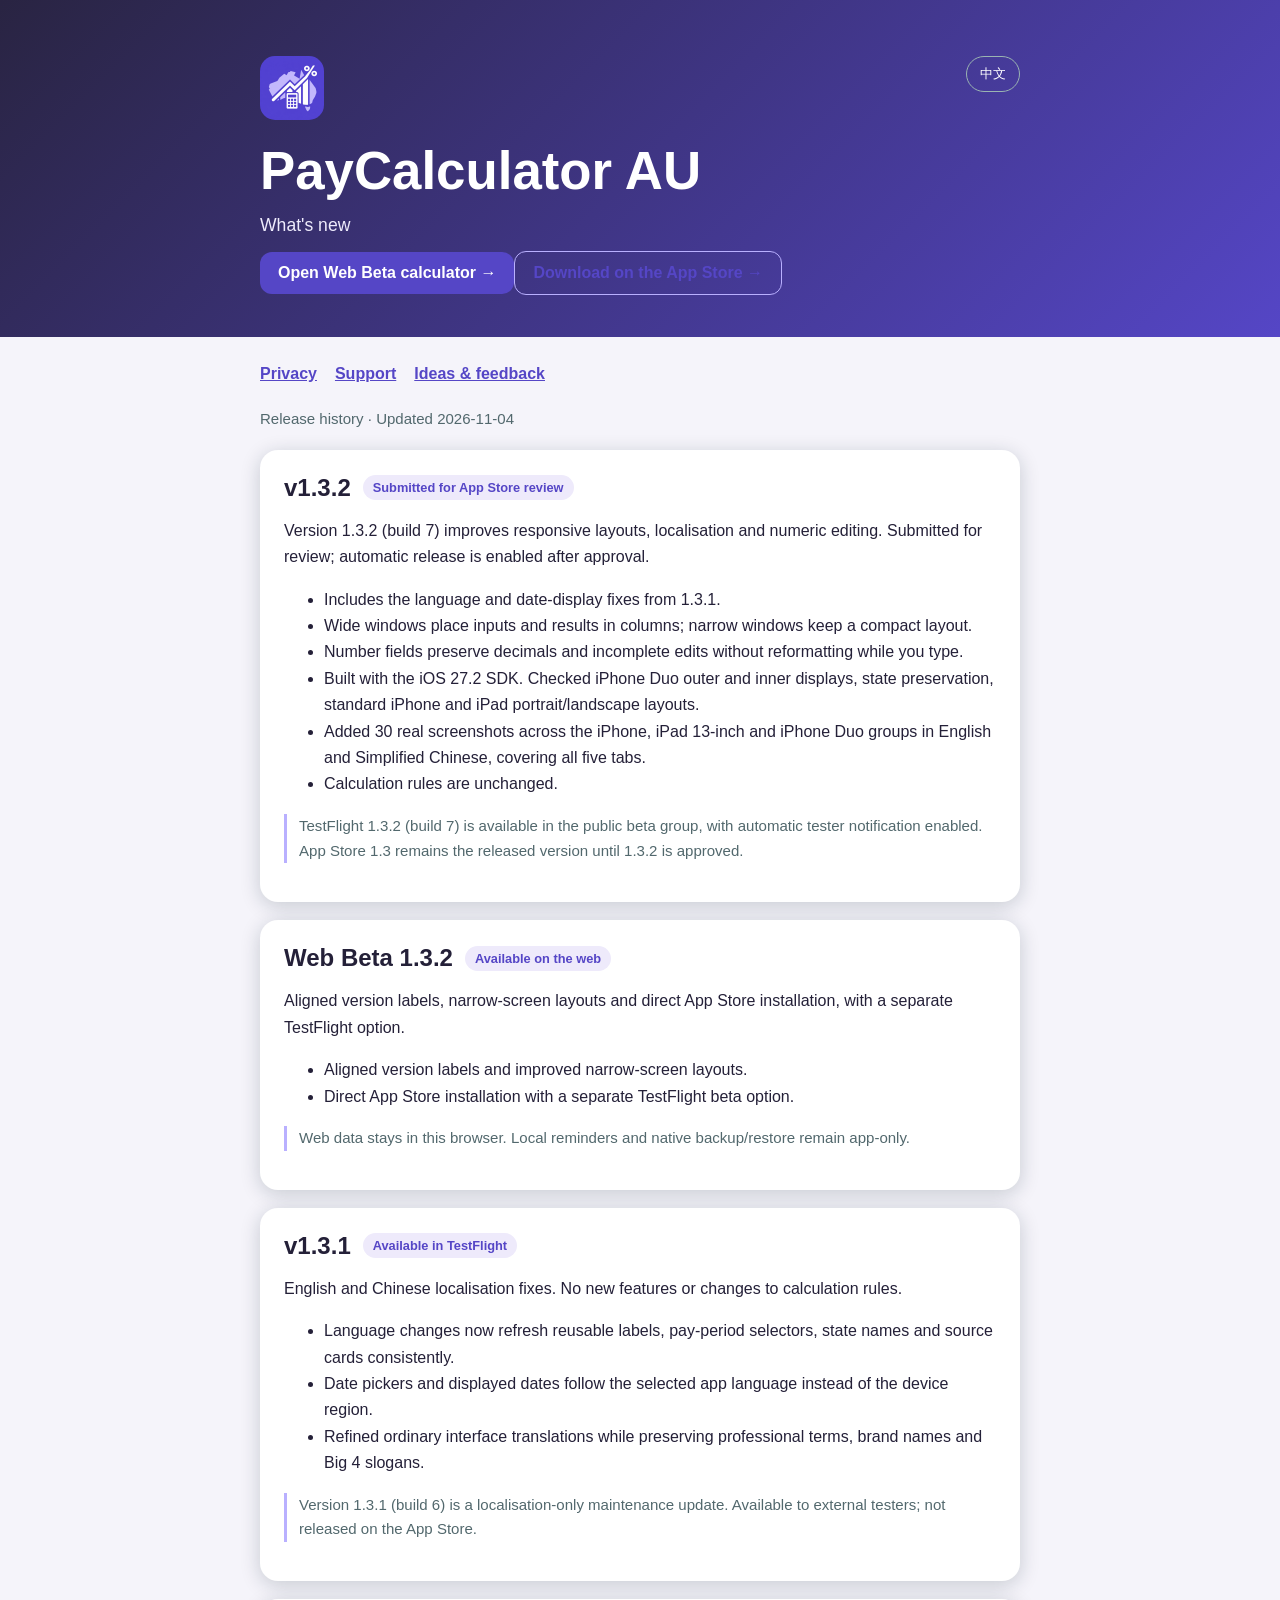
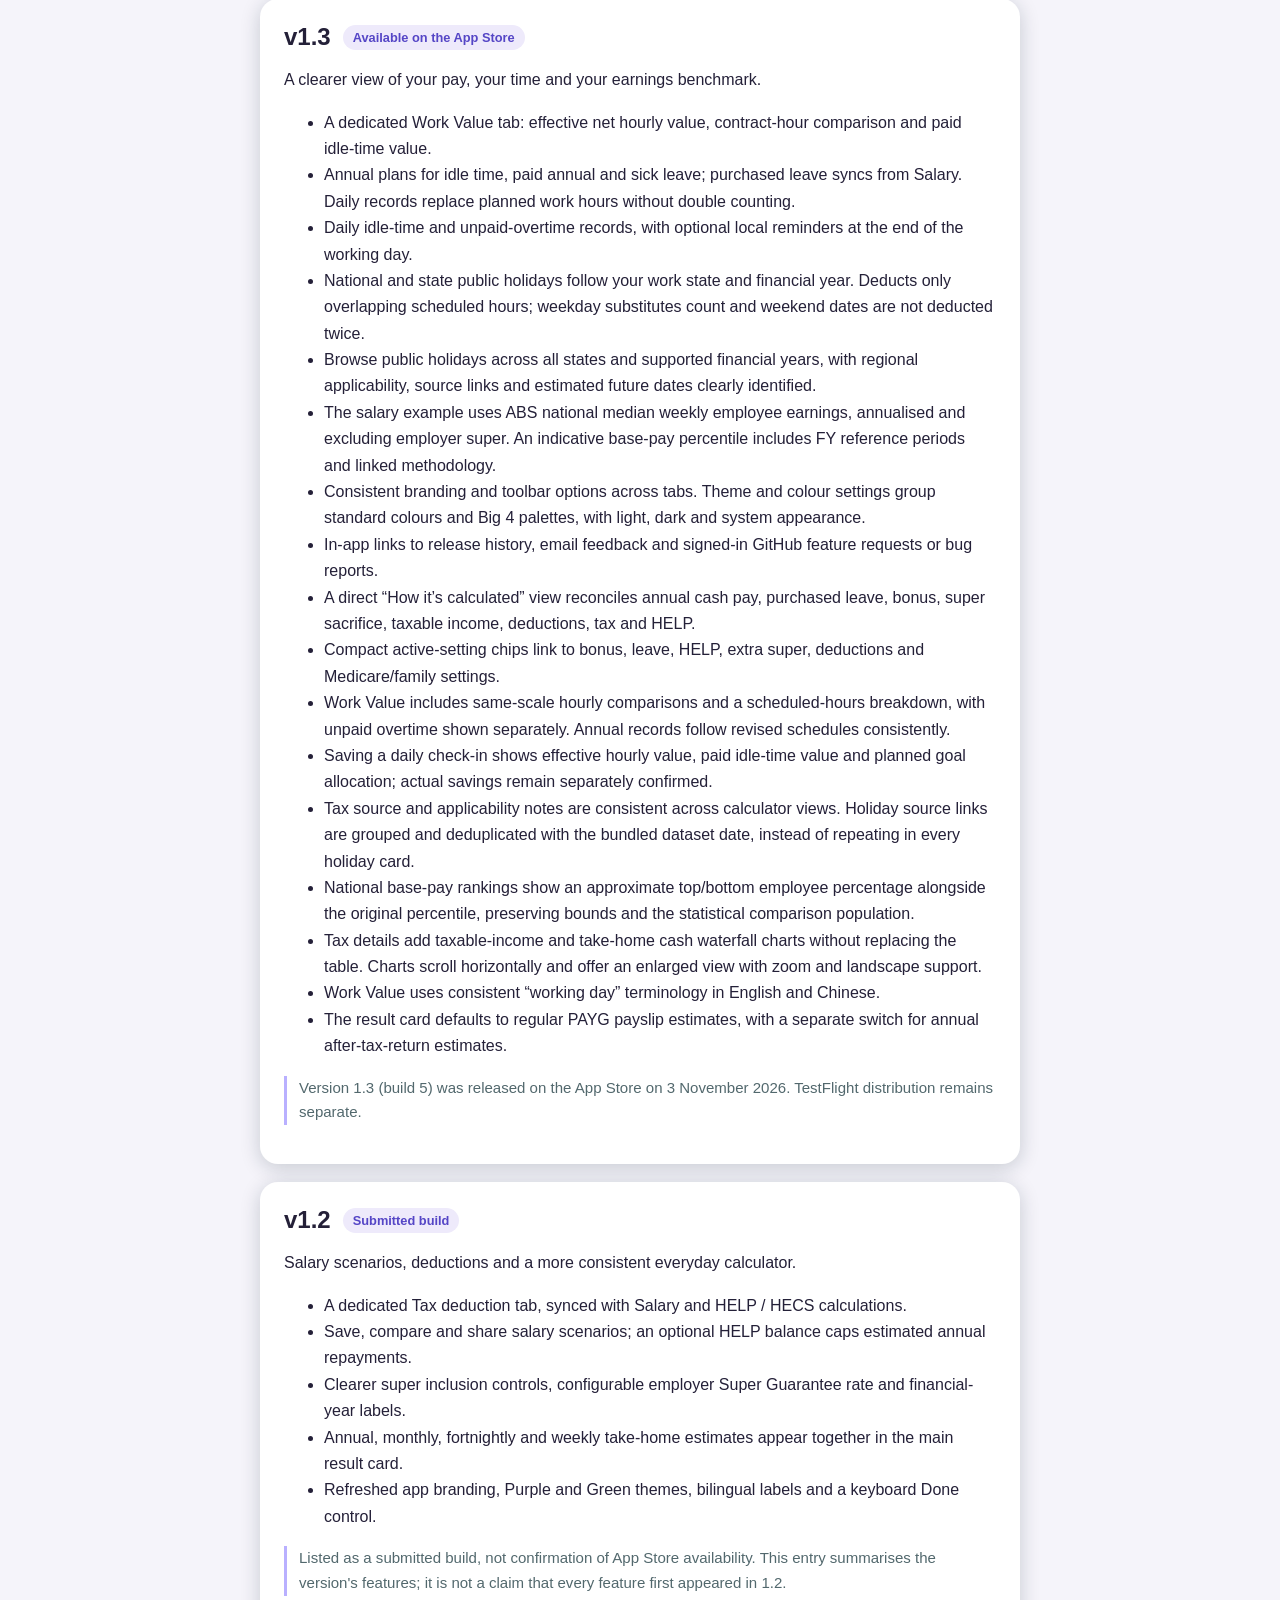
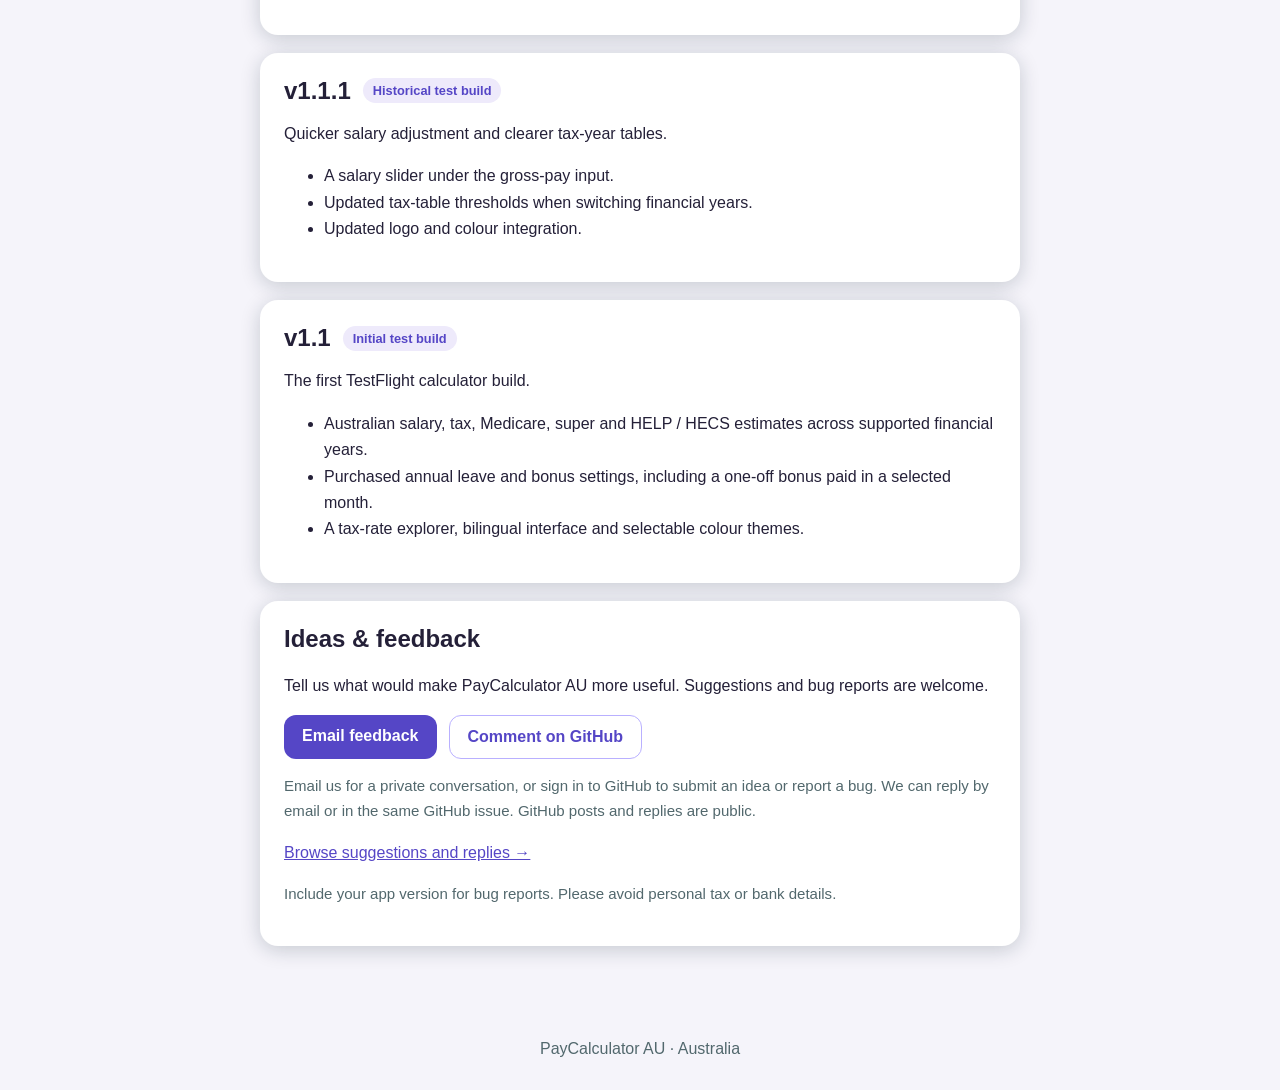
==== commit 26e4c67b: "Record 1.3.2 review and public beta release" ====
--- a/changelog.html
+++ b/changelog.html
@@ -42,7 +42,7 @@
 </style></head>
 <body data-language="en"><header><button class="language" type="button" aria-label="Switch language" onclick="switchLanguage()">中文</button><img class="brand-icon" src="app-icon.png" alt="" width="64" height="64"><h1>PayCalculator AU</h1><p class="en ">What&#x27;s new</p><p class="zh ">更新日志</p><a class="feedback-link beta-calculator" href="https://goldman-stanley.github.io/paycalculatorau/"><span class="en">Open Web Beta calculator →</span><span class="zh">打开网页版计算器 Beta →</span></a><a class="feedback-link secondary" href="https://apps.apple.com/app/id6820860086"><span class="en">Download on the App Store →</span><span class="zh">App Store 下载 →</span></a></header>
 <main><nav aria-label="Site navigation"><a href="index.html#privacy"><span class="en">Privacy</span><span class="zh">隐私</span></a><a href="index.html#support"><span class="en">Support</span><span class="zh">支持</span></a><a href="#feedback"><span class="en">Ideas & feedback</span><span class="zh">需求与反馈</span></a></nav><p class="en muted">Release history · Updated 2026-11-04</p><p class="zh muted">版本记录 · 更新日期 2026-11-04</p>
-<section id="v1.3.2"><div class="release-heading"><h2>v1.3.2</h2><span class="en status">In preparation</span><span class="zh status">准备中</span></div><p class="en ">Responsive layouts and more reliable number editing. App Store approval and release are pending.</p><p class="zh ">改善自适应布局及数字编辑可靠性，尚待提交审核和正式发布。</p><ul><li><span class="en">Includes the language and date-display fixes from 1.3.1.</span><span class="zh">包含 1.3.1 的语言与日期显示修复。</span></li><li><span class="en">Wide windows place inputs and results in columns; narrow windows keep a compact layout.</span><span class="zh">宽窗口分栏显示输入与结果，窄窗口保留紧凑布局。</span></li><li><span class="en">Number fields preserve decimals and incomplete edits without reformatting while you type.</span><span class="zh">数字输入保留小数和编辑过程，不在输入途中强制重新格式化。</span></li><li><span class="en">iOS 27 and iPhone Duo verification, and screenshots for all five tabs, are in progress.</span><span class="zh">正在验证 iOS 27、iPhone Duo，并准备五个标签页的商店截图。</span></li><li><span class="en">Calculation rules are unchanged.</span><span class="zh">计算规则保持不变。</span></li></ul></section><section id="vWeb Beta 1.3.2"><div class="release-heading"><h2>vWeb Beta 1.3.2</h2><span class="en status">Available on the web</span><span class="zh status">网页已上线</span></div><p class="en ">Aligned version labels, narrow-screen layouts and direct App Store installation, with a separate TestFlight option.</p><p class="zh ">统一版本标识、改善窄屏布局，提供正式 App Store 下载及独立 TestFlight 入口。</p><ul></ul></section><section id="v1.3.1"><div class="release-heading"><h2>v1.3.1</h2><span class="en status">Available in TestFlight</span><span class="zh status">已开放 TestFlight</span></div><p class="en ">English and Chinese localisation fixes. No new features or changes to calculation rules.</p><p class="zh ">修复中英文界面本地化问题，无新增功能或计算规则变更。</p><ul><li><span class="en">Language changes now refresh reusable labels, pay-period selectors, state names and source cards consistently.</span><span class="zh">切换语言时同步刷新周期选择、州名、来源卡片等组件，避免残留上一种语言。</span></li><li><span class="en">Date pickers and displayed dates follow the selected app language instead of the device region.</span><span class="zh">日期控件及日期显示跟随应用语言，避免英文界面出现中文年月日。</span></li><li><span class="en">Refined ordinary interface translations while preserving professional terms, brand names and Big 4 slogans.</span><span class="zh">完善普通界面文案翻译，保留专业术语、品牌名称及 Big 4 slogan。</span></li></ul><p class="en muted note">Version 1.3.1 (build 6) is a localisation-only maintenance update. Available to external testers; not released on the App Store.</p><p class="zh muted note">1.3.1（版本号 6）仅修复本地化问题。已开放外部测试；此版本尚未在 App Store 发布。</p></section><section id="v1.3"><div class="release-heading"><h2>v1.3</h2><span class="en status">Available on the App Store</span><span class="zh status">App Store 已上线</span></div><p class="en ">A clearer view of your pay, your time and your earnings benchmark.</p><p class="zh ">更清晰地看见工资、时间投入与全国工资参考。</p><ul><li><span class="en">A dedicated Work Value tab: effective net hourly value, contract-hour comparison and paid idle-time value.</span><span class="zh">新增工作回报 tab：有效税后时薪、合同工时对比及有薪摸鱼时间价值。</span></li><li><span class="en">Annual plans for idle time, paid annual and sick leave; purchased leave syncs from Salary. Daily records replace planned work hours without double counting.</span><span class="zh">支持年度摸鱼、带薪年假及病假计划；购买年假同步工资页，实际记录替换对应计划，避免重复计算。</span></li><li><span class="en">Daily idle-time and unpaid-overtime records, with optional local reminders at the end of the working day.</span><span class="zh">每日记录摸鱼及无额外计薪加班，可选下班本地提醒。</span></li><li><span class="en">National and state public holidays follow your work state and financial year. Deducts only overlapping scheduled hours; weekday substitutes count and weekend dates are not deducted twice.</span><span class="zh">按工作所在州及财年自动套用全国和本州公共假期，仅扣除排班重合时间，工作日补休计入，周末日期不重复扣除。</span></li><li><span class="en">Browse public holidays across all states and supported financial years, with regional applicability, source links and estimated future dates clearly identified.</span><span class="zh">浏览各州及全部支持财年的公共假期，标明地区适用范围、官方来源和预计未来日期。</span></li><li><span class="en">The salary example uses ABS national median weekly employee earnings, annualised and excluding employer super. An indicative base-pay percentile includes FY reference periods and linked methodology.</span><span class="zh">示例工资采用 ABS 全国雇员周薪中位数年化参考值，明确不含雇主 Super；基本工资百分位估算附财年参考期及来源说明。</span></li><li><span class="en">Consistent branding and toolbar options across tabs. Theme and colour settings group standard colours and Big 4 palettes, with light, dark and system appearance.</span><span class="zh">统一各 tab 的品牌及工具栏；主题与颜色菜单分组标准配色、Big 4 配色及浅色、深色、跟随系统模式。</span></li><li><span class="en">In-app links to release history, email feedback and signed-in GitHub feature requests or bug reports.</span><span class="zh">应用内加入更新日志、邮件留言及登录 GitHub 提交需求或问题的入口。</span></li><li><span class="en">A direct “How it’s calculated” view reconciles annual cash pay, purchased leave, bonus, super sacrifice, taxable income, deductions, tax and HELP.</span><span class="zh">结果卡新增“怎么算的”，展示年度现金工资、购买年假、奖金、额外 Super、应税收入、扣除、税费与 HELP 的计算路径。</span></li><li><span class="en">Compact active-setting chips link to bonus, leave, HELP, extra super, deductions and Medicare/family settings.</span><span class="zh">用简洁标签显示影响结果的已启用设置，点击可进入奖金、年假、HELP、额外 Super、扣除与医保／家庭设置。</span></li><li><span class="en">Work Value includes same-scale hourly comparisons and a scheduled-hours breakdown, with unpaid overtime shown separately. Annual records follow revised schedules consistently.</span><span class="zh">工作回报新增同一比例尺的时薪对比与排班工时分解，另列无额外计薪加班；调整排班后年度记录按同一工时口径计算。</span></li><li><span class="en">Saving a daily check-in shows effective hourly value, paid idle-time value and planned goal allocation; actual savings remain separately confirmed.</span><span class="zh">保存每日记录后显示有效时薪、有薪摸鱼时间价值与计划目标分配；实际储蓄仍需另行确认。</span></li><li><span class="en">Tax source and applicability notes are consistent across calculator views. Holiday source links are grouped and deduplicated with the bundled dataset date, instead of repeating in every holiday card.</span><span class="zh">计算页面统一税务来源与适用范围说明；公共假期来源集中去重并显示本地资料日期，去掉每张假期卡片重复的来源链接。</span></li><li><span class="en">National base-pay rankings show an approximate top/bottom employee percentage alongside the original percentile, preserving bounds and the statistical comparison population.</span><span class="zh">全国基本工资排名同时显示直观的雇员前／后百分比与原百分位，保留估算边界和统计比较范围。</span></li><li><span class="en">Tax details add taxable-income and take-home cash waterfall charts without replacing the table. Charts scroll horizontally and offer an enlarged view with zoom and landscape support.</span><span class="zh">税务明细新增应税收入与现金到手双路径瀑布图，保留原有表格；支持横向滚动、全屏放大、缩放及横屏查看。</span></li><li><span class="en">Work Value uses consistent “working day” terminology in English and Chinese.</span><span class="zh">工作回报统一使用中英文“工作日／working day”表述。</span></li><li><span class="en">The result card defaults to regular PAYG payslip estimates, with a separate switch for annual after-tax-return estimates.</span><span class="zh">结果卡默认呈现正常 PAYG 工资单估算，通过独立开关切换年度报税后估算。</span></li></ul><p class="en muted note">Version 1.3 (build 5) was released on the App Store on 3 November 2026. TestFlight distribution remains separate.</p><p class="zh muted note">1.3（版本号 5）于 2026 年 11 月 3 日在 App Store 上线；TestFlight 分发另行管理。</p></section><section id="v1.2"><div class="release-heading"><h2>v1.2</h2><span class="en status">Submitted build</span><span class="zh status">已提交版本</span></div><p class="en ">Salary scenarios, deductions and a more consistent everyday calculator.</p><p class="zh ">工资方案、税务扣除及更一致的日常计算体验。</p><ul><li><span class="en">A dedicated Tax deduction tab, synced with Salary and HELP / HECS calculations.</span><span class="zh">独立 Tax deduction 页面，与工资及 HELP / HECS 计算同步。</span></li><li><span class="en">Save, compare and share salary scenarios; an optional HELP balance caps estimated annual repayments.</span><span class="zh">保存、比较及分享工资方案；可选 HELP 余额限制年度还款估算。</span></li><li><span class="en">Clearer super inclusion controls, configurable employer Super Guarantee rate and financial-year labels.</span><span class="zh">更清晰的包含 Super 开关、可调整的雇主 Super Guarantee 比例及财年标识。</span></li><li><span class="en">Annual, monthly, fortnightly and weekly take-home estimates appear together in the main result card.</span><span class="zh">主结果卡同时呈现年、月、两周和每周到手金额。</span></li><li><span class="en">Refreshed app branding, Purple and Green themes, bilingual labels and a keyboard Done control.</span><span class="zh">更新应用品牌、Purple 与 Green 主题、双语标签及数字键盘完成按钮。</span></li></ul><p class="en muted note">Listed as a submitted build, not confirmation of App Store availability. This entry summarises the version&#x27;s features; it is not a claim that every feature first appeared in 1.2.</p><p class="zh muted note">此处表示已提交版本，不代表已在 App Store 上架；本条为版本功能概要，不表示所有功能均首次加入 1.2。</p></section><section id="v1.1.1"><div class="release-heading"><h2>v1.1.1</h2><span class="en status">Historical test build</span><span class="zh status">历史测试版本</span></div><p class="en ">Quicker salary adjustment and clearer tax-year tables.</p><p class="zh ">更快捷的工资调整与财年税率表。</p><ul><li><span class="en">A salary slider under the gross-pay input.</span><span class="zh">税前工资输入下方加入工资滑动条。</span></li><li><span class="en">Updated tax-table thresholds when switching financial years.</span><span class="zh">切换财年时更新税率表的收入门槛。</span></li><li><span class="en">Updated logo and colour integration.</span><span class="zh">更新 logo 与应用配色融合。</span></li></ul></section><section id="v1.1"><div class="release-heading"><h2>v1.1</h2><span class="en status">Initial test build</span><span class="zh status">初始测试版本</span></div><p class="en ">The first TestFlight calculator build.</p><p class="zh ">首个 TestFlight 计算器版本。</p><ul><li><span class="en">Australian salary, tax, Medicare, super and HELP / HECS estimates across supported financial years.</span><span class="zh">支持不同财年的澳大利亚工资、所得税、Medicare、Super 及 HELP / HECS 估算。</span></li><li><span class="en">Purchased annual leave and bonus settings, including a one-off bonus paid in a selected month.</span><span class="zh">购买额外年假及奖金设置，支持指定月份一次性奖金。</span></li><li><span class="en">A tax-rate explorer, bilingual interface and selectable colour themes.</span><span class="zh">税率探索、双语界面及可切换配色主题。</span></li></ul></section>
+<section id="v1.3.2"><div class="release-heading"><h2>v1.3.2</h2><span class="en status">Submitted for App Store review</span><span class="zh status">已提交 App Store 审核</span></div><p class="en ">Version 1.3.2 (build 7) improves responsive layouts, localisation and numeric editing. Submitted for review; automatic release is enabled after approval.</p><p class="zh ">1.3.2（版本号 7）改善自适应布局、本地化及数字编辑。已提交正式审核，通过后自动发布。</p><ul><li><span class="en">Includes the language and date-display fixes from 1.3.1.</span><span class="zh">包含 1.3.1 的语言与日期显示修复。</span></li><li><span class="en">Wide windows place inputs and results in columns; narrow windows keep a compact layout.</span><span class="zh">宽窗口分栏显示输入与结果，窄窗口保留紧凑布局。</span></li><li><span class="en">Number fields preserve decimals and incomplete edits without reformatting while you type.</span><span class="zh">数字输入保留小数和编辑过程，不在输入途中强制重新格式化。</span></li><li><span class="en">Built with the iOS 27.2 SDK. Checked iPhone Duo outer and inner displays, state preservation, standard iPhone and iPad portrait/landscape layouts.</span><span class="zh">使用 iOS 27.2 SDK 构建；已检查 Duo 内外屏、切换时的数据保留，以及标准 iPhone 与 iPad 横竖屏布局。</span></li><li><span class="en">Added 30 real screenshots across the iPhone, iPad 13-inch and iPhone Duo groups in English and Simplified Chinese, covering all five tabs.</span><span class="zh">为 iPhone、13 英寸 iPad 及 iPhone Duo 提供中英文共 30 张真实新截图，覆盖五个标签页。</span></li><li><span class="en">Calculation rules are unchanged.</span><span class="zh">计算规则保持不变。</span></li></ul><p class="en muted note">TestFlight 1.3.2 (build 7) is available in the public beta group, with automatic tester notification enabled. App Store 1.3 remains the released version until 1.3.2 is approved.</p><p class="zh muted note">TestFlight 1.3.2（版本号 7）已在公开测试组开放，自动通知已开启。1.3.2 获批前，正式 App Store 仍为 1.3。</p></section><section id="vWeb Beta 1.3.2"><div class="release-heading"><h2>Web Beta 1.3.2</h2><span class="en status">Available on the web</span><span class="zh status">网页已上线</span></div><p class="en ">Aligned version labels, narrow-screen layouts and direct App Store installation, with a separate TestFlight option.</p><p class="zh ">统一版本标识、改善窄屏布局，提供正式 App Store 下载及独立 TestFlight 入口。</p><ul><li><span class="en">Aligned version labels and improved narrow-screen layouts.</span><span class="zh">统一版本标识并改善窄屏布局。</span></li><li><span class="en">Direct App Store installation with a separate TestFlight beta option.</span><span class="zh">提供正式 App Store 下载，并保留独立 TestFlight 测试入口。</span></li></ul><p class="en muted note">Web data stays in this browser. Local reminders and native backup/restore remain app-only.</p><p class="zh muted note">网页数据存于当前浏览器；本地提醒和原生备份恢复仅 App 支持。</p></section><section id="v1.3.1"><div class="release-heading"><h2>v1.3.1</h2><span class="en status">Available in TestFlight</span><span class="zh status">已开放 TestFlight</span></div><p class="en ">English and Chinese localisation fixes. No new features or changes to calculation rules.</p><p class="zh ">修复中英文界面本地化问题，无新增功能或计算规则变更。</p><ul><li><span class="en">Language changes now refresh reusable labels, pay-period selectors, state names and source cards consistently.</span><span class="zh">切换语言时同步刷新周期选择、州名、来源卡片等组件，避免残留上一种语言。</span></li><li><span class="en">Date pickers and displayed dates follow the selected app language instead of the device region.</span><span class="zh">日期控件及日期显示跟随应用语言，避免英文界面出现中文年月日。</span></li><li><span class="en">Refined ordinary interface translations while preserving professional terms, brand names and Big 4 slogans.</span><span class="zh">完善普通界面文案翻译，保留专业术语、品牌名称及 Big 4 slogan。</span></li></ul><p class="en muted note">Version 1.3.1 (build 6) is a localisation-only maintenance update. Available to external testers; not released on the App Store.</p><p class="zh muted note">1.3.1（版本号 6）仅修复本地化问题。已开放外部测试；此版本尚未在 App Store 发布。</p></section><section id="v1.3"><div class="release-heading"><h2>v1.3</h2><span class="en status">Available on the App Store</span><span class="zh status">App Store 已上线</span></div><p class="en ">A clearer view of your pay, your time and your earnings benchmark.</p><p class="zh ">更清晰地看见工资、时间投入与全国工资参考。</p><ul><li><span class="en">A dedicated Work Value tab: effective net hourly value, contract-hour comparison and paid idle-time value.</span><span class="zh">新增工作回报 tab：有效税后时薪、合同工时对比及有薪摸鱼时间价值。</span></li><li><span class="en">Annual plans for idle time, paid annual and sick leave; purchased leave syncs from Salary. Daily records replace planned work hours without double counting.</span><span class="zh">支持年度摸鱼、带薪年假及病假计划；购买年假同步工资页，实际记录替换对应计划，避免重复计算。</span></li><li><span class="en">Daily idle-time and unpaid-overtime records, with optional local reminders at the end of the working day.</span><span class="zh">每日记录摸鱼及无额外计薪加班，可选下班本地提醒。</span></li><li><span class="en">National and state public holidays follow your work state and financial year. Deducts only overlapping scheduled hours; weekday substitutes count and weekend dates are not deducted twice.</span><span class="zh">按工作所在州及财年自动套用全国和本州公共假期，仅扣除排班重合时间，工作日补休计入，周末日期不重复扣除。</span></li><li><span class="en">Browse public holidays across all states and supported financial years, with regional applicability, source links and estimated future dates clearly identified.</span><span class="zh">浏览各州及全部支持财年的公共假期，标明地区适用范围、官方来源和预计未来日期。</span></li><li><span class="en">The salary example uses ABS national median weekly employee earnings, annualised and excluding employer super. An indicative base-pay percentile includes FY reference periods and linked methodology.</span><span class="zh">示例工资采用 ABS 全国雇员周薪中位数年化参考值，明确不含雇主 Super；基本工资百分位估算附财年参考期及来源说明。</span></li><li><span class="en">Consistent branding and toolbar options across tabs. Theme and colour settings group standard colours and Big 4 palettes, with light, dark and system appearance.</span><span class="zh">统一各 tab 的品牌及工具栏；主题与颜色菜单分组标准配色、Big 4 配色及浅色、深色、跟随系统模式。</span></li><li><span class="en">In-app links to release history, email feedback and signed-in GitHub feature requests or bug reports.</span><span class="zh">应用内加入更新日志、邮件留言及登录 GitHub 提交需求或问题的入口。</span></li><li><span class="en">A direct “How it’s calculated” view reconciles annual cash pay, purchased leave, bonus, super sacrifice, taxable income, deductions, tax and HELP.</span><span class="zh">结果卡新增“怎么算的”，展示年度现金工资、购买年假、奖金、额外 Super、应税收入、扣除、税费与 HELP 的计算路径。</span></li><li><span class="en">Compact active-setting chips link to bonus, leave, HELP, extra super, deductions and Medicare/family settings.</span><span class="zh">用简洁标签显示影响结果的已启用设置，点击可进入奖金、年假、HELP、额外 Super、扣除与医保／家庭设置。</span></li><li><span class="en">Work Value includes same-scale hourly comparisons and a scheduled-hours breakdown, with unpaid overtime shown separately. Annual records follow revised schedules consistently.</span><span class="zh">工作回报新增同一比例尺的时薪对比与排班工时分解，另列无额外计薪加班；调整排班后年度记录按同一工时口径计算。</span></li><li><span class="en">Saving a daily check-in shows effective hourly value, paid idle-time value and planned goal allocation; actual savings remain separately confirmed.</span><span class="zh">保存每日记录后显示有效时薪、有薪摸鱼时间价值与计划目标分配；实际储蓄仍需另行确认。</span></li><li><span class="en">Tax source and applicability notes are consistent across calculator views. Holiday source links are grouped and deduplicated with the bundled dataset date, instead of repeating in every holiday card.</span><span class="zh">计算页面统一税务来源与适用范围说明；公共假期来源集中去重并显示本地资料日期，去掉每张假期卡片重复的来源链接。</span></li><li><span class="en">National base-pay rankings show an approximate top/bottom employee percentage alongside the original percentile, preserving bounds and the statistical comparison population.</span><span class="zh">全国基本工资排名同时显示直观的雇员前／后百分比与原百分位，保留估算边界和统计比较范围。</span></li><li><span class="en">Tax details add taxable-income and take-home cash waterfall charts without replacing the table. Charts scroll horizontally and offer an enlarged view with zoom and landscape support.</span><span class="zh">税务明细新增应税收入与现金到手双路径瀑布图，保留原有表格；支持横向滚动、全屏放大、缩放及横屏查看。</span></li><li><span class="en">Work Value uses consistent “working day” terminology in English and Chinese.</span><span class="zh">工作回报统一使用中英文“工作日／working day”表述。</span></li><li><span class="en">The result card defaults to regular PAYG payslip estimates, with a separate switch for annual after-tax-return estimates.</span><span class="zh">结果卡默认呈现正常 PAYG 工资单估算，通过独立开关切换年度报税后估算。</span></li></ul><p class="en muted note">Version 1.3 (build 5) was released on the App Store on 3 November 2026. TestFlight distribution remains separate.</p><p class="zh muted note">1.3（版本号 5）于 2026 年 11 月 3 日在 App Store 上线；TestFlight 分发另行管理。</p></section><section id="v1.2"><div class="release-heading"><h2>v1.2</h2><span class="en status">Submitted build</span><span class="zh status">已提交版本</span></div><p class="en ">Salary scenarios, deductions and a more consistent everyday calculator.</p><p class="zh ">工资方案、税务扣除及更一致的日常计算体验。</p><ul><li><span class="en">A dedicated Tax deduction tab, synced with Salary and HELP / HECS calculations.</span><span class="zh">独立 Tax deduction 页面，与工资及 HELP / HECS 计算同步。</span></li><li><span class="en">Save, compare and share salary scenarios; an optional HELP balance caps estimated annual repayments.</span><span class="zh">保存、比较及分享工资方案；可选 HELP 余额限制年度还款估算。</span></li><li><span class="en">Clearer super inclusion controls, configurable employer Super Guarantee rate and financial-year labels.</span><span class="zh">更清晰的包含 Super 开关、可调整的雇主 Super Guarantee 比例及财年标识。</span></li><li><span class="en">Annual, monthly, fortnightly and weekly take-home estimates appear together in the main result card.</span><span class="zh">主结果卡同时呈现年、月、两周和每周到手金额。</span></li><li><span class="en">Refreshed app branding, Purple and Green themes, bilingual labels and a keyboard Done control.</span><span class="zh">更新应用品牌、Purple 与 Green 主题、双语标签及数字键盘完成按钮。</span></li></ul><p class="en muted note">Listed as a submitted build, not confirmation of App Store availability. This entry summarises the version&#x27;s features; it is not a claim that every feature first appeared in 1.2.</p><p class="zh muted note">此处表示已提交版本，不代表已在 App Store 上架；本条为版本功能概要，不表示所有功能均首次加入 1.2。</p></section><section id="v1.1.1"><div class="release-heading"><h2>v1.1.1</h2><span class="en status">Historical test build</span><span class="zh status">历史测试版本</span></div><p class="en ">Quicker salary adjustment and clearer tax-year tables.</p><p class="zh ">更快捷的工资调整与财年税率表。</p><ul><li><span class="en">A salary slider under the gross-pay input.</span><span class="zh">税前工资输入下方加入工资滑动条。</span></li><li><span class="en">Updated tax-table thresholds when switching financial years.</span><span class="zh">切换财年时更新税率表的收入门槛。</span></li><li><span class="en">Updated logo and colour integration.</span><span class="zh">更新 logo 与应用配色融合。</span></li></ul></section><section id="v1.1"><div class="release-heading"><h2>v1.1</h2><span class="en status">Initial test build</span><span class="zh status">初始测试版本</span></div><p class="en ">The first TestFlight calculator build.</p><p class="zh ">首个 TestFlight 计算器版本。</p><ul><li><span class="en">Australian salary, tax, Medicare, super and HELP / HECS estimates across supported financial years.</span><span class="zh">支持不同财年的澳大利亚工资、所得税、Medicare、Super 及 HELP / HECS 估算。</span></li><li><span class="en">Purchased annual leave and bonus settings, including a one-off bonus paid in a selected month.</span><span class="zh">购买额外年假及奖金设置，支持指定月份一次性奖金。</span></li><li><span class="en">A tax-rate explorer, bilingual interface and selectable colour themes.</span><span class="zh">税率探索、双语界面及可切换配色主题。</span></li></ul></section>
 <section id="feedback"><h2 class="en ">Ideas &amp; feedback</h2><h2 class="zh ">新需求与反馈</h2><p class="en ">Tell us what would make PayCalculator AU more useful. Suggestions and bug reports are welcome.</p><p class="zh ">告诉我们怎样让 PayCalculator AU 更好用，欢迎提出新需求或报告问题。</p><div class="feedback-actions"><a class="feedback-link" href="mailto:tmt@goldman-stanley.com?subject=PayCalculator%20AU%20feedback"><span class="en">Email feedback</span><span class="zh">邮件留言</span></a><a class="feedback-link secondary" href="https://github.com/goldman-stanley/paycalculator-au-pages/issues/new/choose"><span class="en">Comment on GitHub</span><span class="zh">登录 GitHub 留言</span></a></div><p class="en muted">Email us for a private conversation, or sign in to GitHub to submit an idea or report a bug. We can reply by email or in the same GitHub issue. GitHub posts and replies are public.</p><p class="zh muted">希望私下沟通可发送邮件；也可登录 GitHub 提交新需求或报告问题。我们会通过邮件或在同一条 GitHub 记录中回复。GitHub 留言及回复公开可见。</p><p><a href="https://github.com/goldman-stanley/paycalculator-au-pages/issues"><span class="en">Browse suggestions and replies →</span><span class="zh">查看已有建议与回复 →</span></a></p><p class="en muted">Include your app version for bug reports. Please avoid personal tax or bank details.</p><p class="zh muted">报告问题时请附应用版本，勿附个人税号或银行资料。</p></section></main><footer>PayCalculator AU · Australia</footer>
 <script>
 function setLanguage(next) { document.body.dataset.language = next; document.documentElement.lang = next; document.querySelector('.language').textContent = next === 'en' ? '中文' : 'English'; }
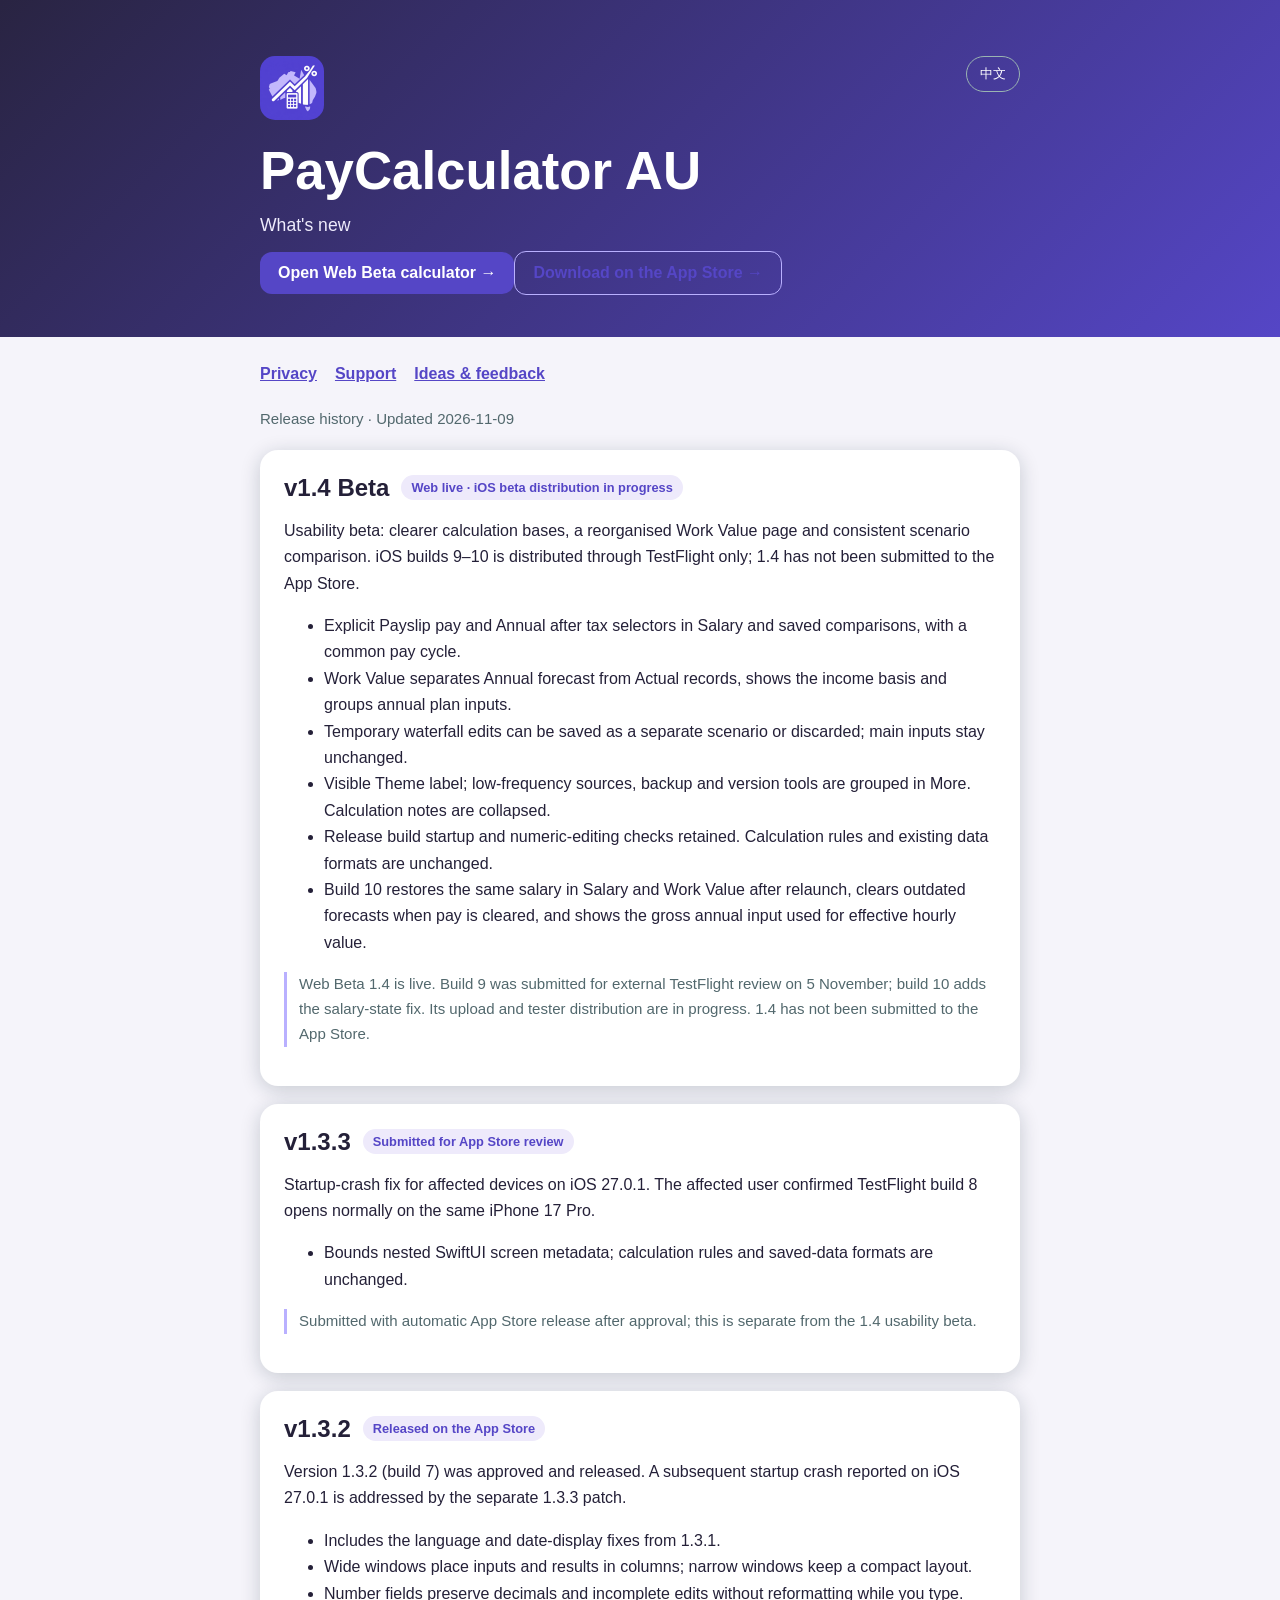
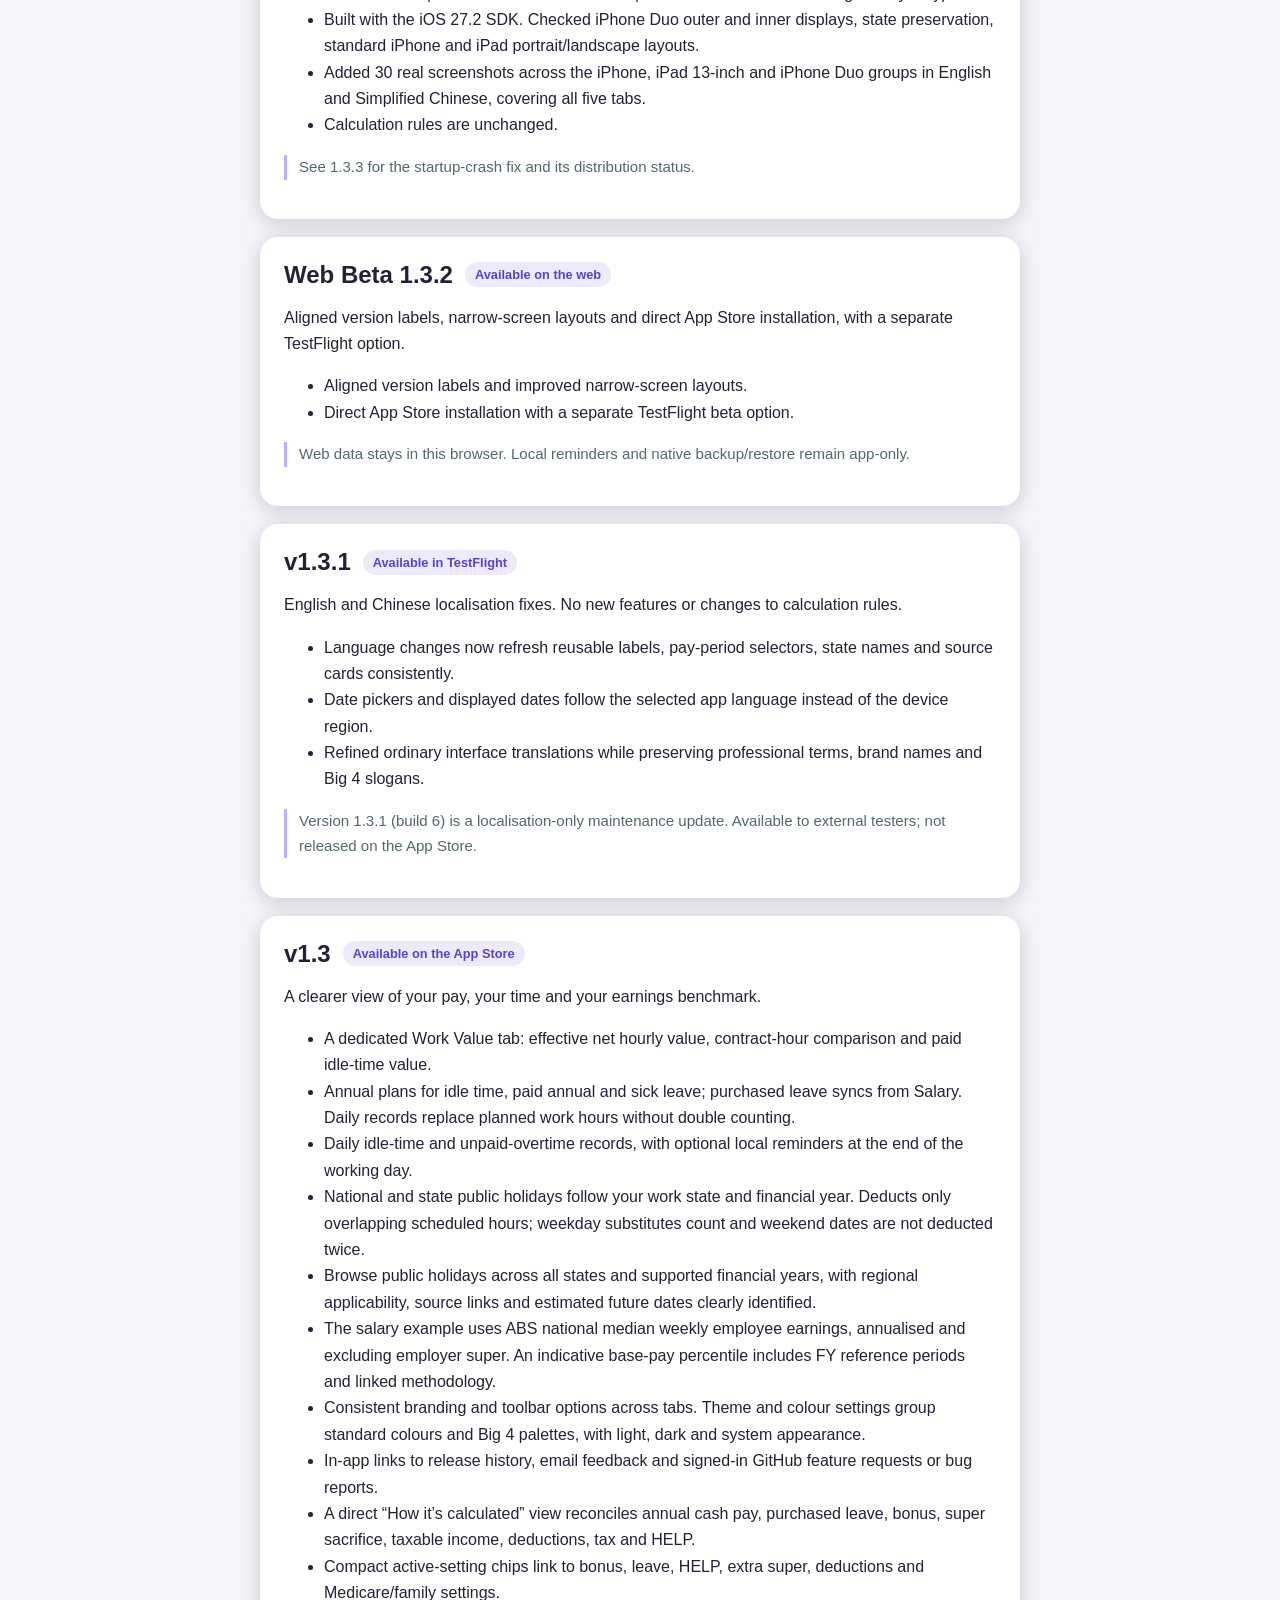
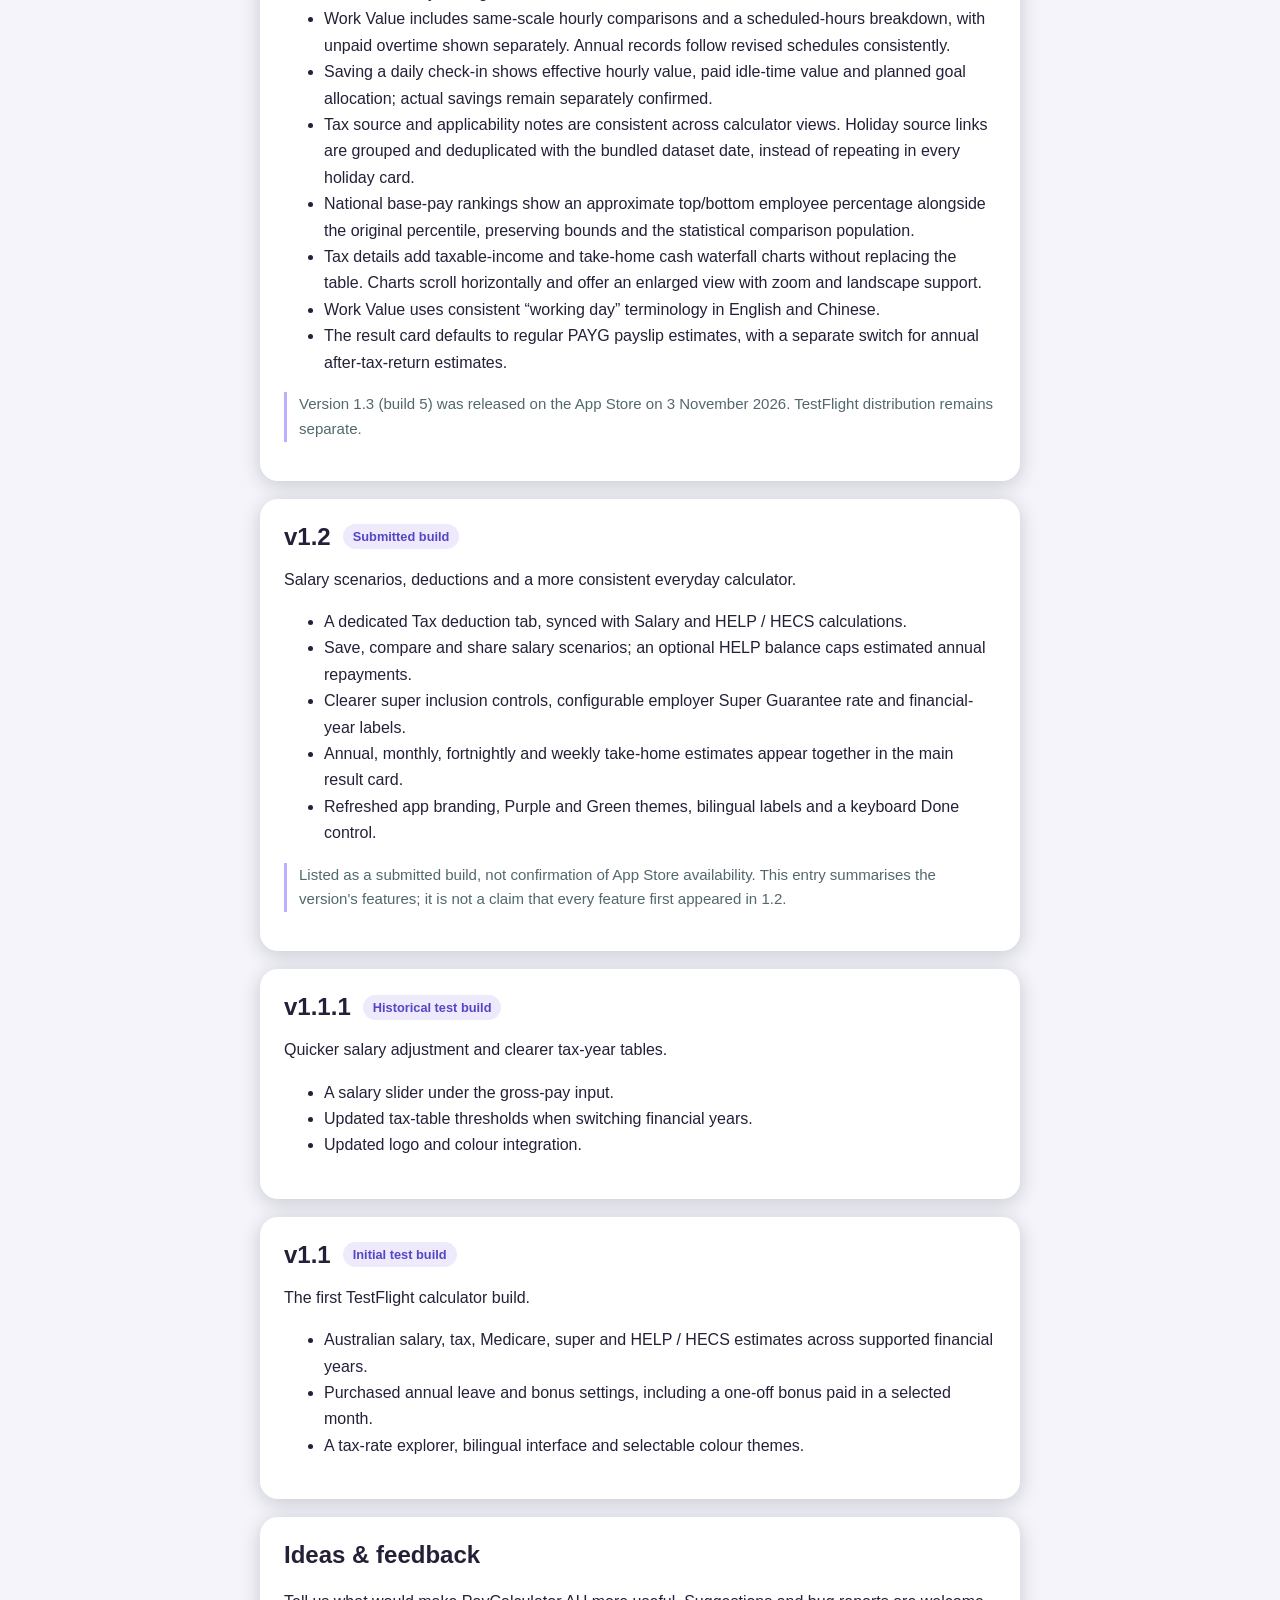
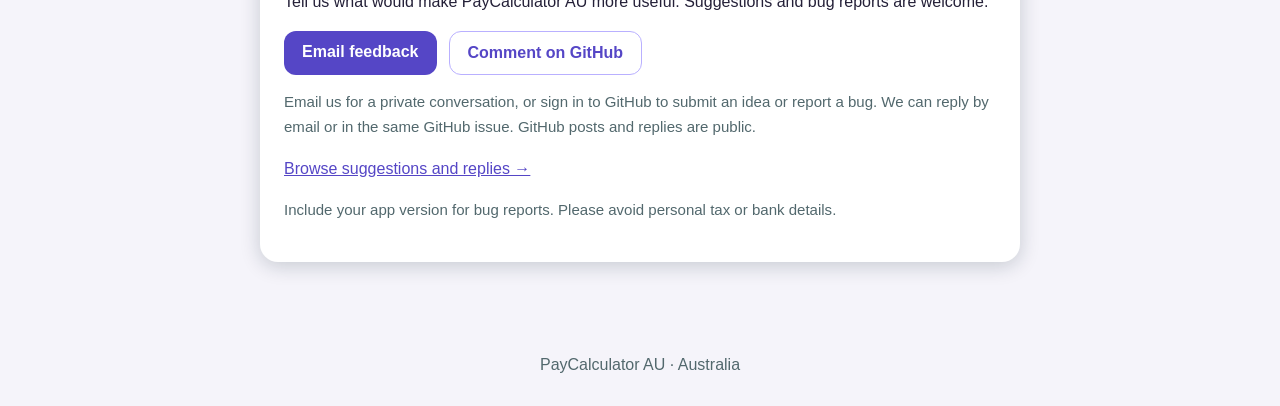
==== commit b6e9f149: "Document 1.4 beta flows and salary-state fix" ====
--- a/changelog.html
+++ b/changelog.html
@@ -41,8 +41,8 @@
 @media (prefers-color-scheme:dark) { .status { background:#393052; color:#C9C1FF; } }
 </style></head>
 <body data-language="en"><header><button class="language" type="button" aria-label="Switch language" onclick="switchLanguage()">中文</button><img class="brand-icon" src="app-icon.png" alt="" width="64" height="64"><h1>PayCalculator AU</h1><p class="en ">What&#x27;s new</p><p class="zh ">更新日志</p><a class="feedback-link beta-calculator" href="https://goldman-stanley.github.io/paycalculatorau/"><span class="en">Open Web Beta calculator →</span><span class="zh">打开网页版计算器 Beta →</span></a><a class="feedback-link secondary" href="https://apps.apple.com/app/id6820860086"><span class="en">Download on the App Store →</span><span class="zh">App Store 下载 →</span></a></header>
-<main><nav aria-label="Site navigation"><a href="index.html#privacy"><span class="en">Privacy</span><span class="zh">隐私</span></a><a href="index.html#support"><span class="en">Support</span><span class="zh">支持</span></a><a href="#feedback"><span class="en">Ideas & feedback</span><span class="zh">需求与反馈</span></a></nav><p class="en muted">Release history · Updated 2026-11-04</p><p class="zh muted">版本记录 · 更新日期 2026-11-04</p>
-<section id="v1.3.2"><div class="release-heading"><h2>v1.3.2</h2><span class="en status">Submitted for App Store review</span><span class="zh status">已提交 App Store 审核</span></div><p class="en ">Version 1.3.2 (build 7) improves responsive layouts, localisation and numeric editing. Submitted for review; automatic release is enabled after approval.</p><p class="zh ">1.3.2（版本号 7）改善自适应布局、本地化及数字编辑。已提交正式审核，通过后自动发布。</p><ul><li><span class="en">Includes the language and date-display fixes from 1.3.1.</span><span class="zh">包含 1.3.1 的语言与日期显示修复。</span></li><li><span class="en">Wide windows place inputs and results in columns; narrow windows keep a compact layout.</span><span class="zh">宽窗口分栏显示输入与结果，窄窗口保留紧凑布局。</span></li><li><span class="en">Number fields preserve decimals and incomplete edits without reformatting while you type.</span><span class="zh">数字输入保留小数和编辑过程，不在输入途中强制重新格式化。</span></li><li><span class="en">Built with the iOS 27.2 SDK. Checked iPhone Duo outer and inner displays, state preservation, standard iPhone and iPad portrait/landscape layouts.</span><span class="zh">使用 iOS 27.2 SDK 构建；已检查 Duo 内外屏、切换时的数据保留，以及标准 iPhone 与 iPad 横竖屏布局。</span></li><li><span class="en">Added 30 real screenshots across the iPhone, iPad 13-inch and iPhone Duo groups in English and Simplified Chinese, covering all five tabs.</span><span class="zh">为 iPhone、13 英寸 iPad 及 iPhone Duo 提供中英文共 30 张真实新截图，覆盖五个标签页。</span></li><li><span class="en">Calculation rules are unchanged.</span><span class="zh">计算规则保持不变。</span></li></ul><p class="en muted note">TestFlight 1.3.2 (build 7) is available in the public beta group, with automatic tester notification enabled. App Store 1.3 remains the released version until 1.3.2 is approved.</p><p class="zh muted note">TestFlight 1.3.2（版本号 7）已在公开测试组开放，自动通知已开启。1.3.2 获批前，正式 App Store 仍为 1.3。</p></section><section id="vWeb Beta 1.3.2"><div class="release-heading"><h2>Web Beta 1.3.2</h2><span class="en status">Available on the web</span><span class="zh status">网页已上线</span></div><p class="en ">Aligned version labels, narrow-screen layouts and direct App Store installation, with a separate TestFlight option.</p><p class="zh ">统一版本标识、改善窄屏布局，提供正式 App Store 下载及独立 TestFlight 入口。</p><ul><li><span class="en">Aligned version labels and improved narrow-screen layouts.</span><span class="zh">统一版本标识并改善窄屏布局。</span></li><li><span class="en">Direct App Store installation with a separate TestFlight beta option.</span><span class="zh">提供正式 App Store 下载，并保留独立 TestFlight 测试入口。</span></li></ul><p class="en muted note">Web data stays in this browser. Local reminders and native backup/restore remain app-only.</p><p class="zh muted note">网页数据存于当前浏览器；本地提醒和原生备份恢复仅 App 支持。</p></section><section id="v1.3.1"><div class="release-heading"><h2>v1.3.1</h2><span class="en status">Available in TestFlight</span><span class="zh status">已开放 TestFlight</span></div><p class="en ">English and Chinese localisation fixes. No new features or changes to calculation rules.</p><p class="zh ">修复中英文界面本地化问题，无新增功能或计算规则变更。</p><ul><li><span class="en">Language changes now refresh reusable labels, pay-period selectors, state names and source cards consistently.</span><span class="zh">切换语言时同步刷新周期选择、州名、来源卡片等组件，避免残留上一种语言。</span></li><li><span class="en">Date pickers and displayed dates follow the selected app language instead of the device region.</span><span class="zh">日期控件及日期显示跟随应用语言，避免英文界面出现中文年月日。</span></li><li><span class="en">Refined ordinary interface translations while preserving professional terms, brand names and Big 4 slogans.</span><span class="zh">完善普通界面文案翻译，保留专业术语、品牌名称及 Big 4 slogan。</span></li></ul><p class="en muted note">Version 1.3.1 (build 6) is a localisation-only maintenance update. Available to external testers; not released on the App Store.</p><p class="zh muted note">1.3.1（版本号 6）仅修复本地化问题。已开放外部测试；此版本尚未在 App Store 发布。</p></section><section id="v1.3"><div class="release-heading"><h2>v1.3</h2><span class="en status">Available on the App Store</span><span class="zh status">App Store 已上线</span></div><p class="en ">A clearer view of your pay, your time and your earnings benchmark.</p><p class="zh ">更清晰地看见工资、时间投入与全国工资参考。</p><ul><li><span class="en">A dedicated Work Value tab: effective net hourly value, contract-hour comparison and paid idle-time value.</span><span class="zh">新增工作回报 tab：有效税后时薪、合同工时对比及有薪摸鱼时间价值。</span></li><li><span class="en">Annual plans for idle time, paid annual and sick leave; purchased leave syncs from Salary. Daily records replace planned work hours without double counting.</span><span class="zh">支持年度摸鱼、带薪年假及病假计划；购买年假同步工资页，实际记录替换对应计划，避免重复计算。</span></li><li><span class="en">Daily idle-time and unpaid-overtime records, with optional local reminders at the end of the working day.</span><span class="zh">每日记录摸鱼及无额外计薪加班，可选下班本地提醒。</span></li><li><span class="en">National and state public holidays follow your work state and financial year. Deducts only overlapping scheduled hours; weekday substitutes count and weekend dates are not deducted twice.</span><span class="zh">按工作所在州及财年自动套用全国和本州公共假期，仅扣除排班重合时间，工作日补休计入，周末日期不重复扣除。</span></li><li><span class="en">Browse public holidays across all states and supported financial years, with regional applicability, source links and estimated future dates clearly identified.</span><span class="zh">浏览各州及全部支持财年的公共假期，标明地区适用范围、官方来源和预计未来日期。</span></li><li><span class="en">The salary example uses ABS national median weekly employee earnings, annualised and excluding employer super. An indicative base-pay percentile includes FY reference periods and linked methodology.</span><span class="zh">示例工资采用 ABS 全国雇员周薪中位数年化参考值，明确不含雇主 Super；基本工资百分位估算附财年参考期及来源说明。</span></li><li><span class="en">Consistent branding and toolbar options across tabs. Theme and colour settings group standard colours and Big 4 palettes, with light, dark and system appearance.</span><span class="zh">统一各 tab 的品牌及工具栏；主题与颜色菜单分组标准配色、Big 4 配色及浅色、深色、跟随系统模式。</span></li><li><span class="en">In-app links to release history, email feedback and signed-in GitHub feature requests or bug reports.</span><span class="zh">应用内加入更新日志、邮件留言及登录 GitHub 提交需求或问题的入口。</span></li><li><span class="en">A direct “How it’s calculated” view reconciles annual cash pay, purchased leave, bonus, super sacrifice, taxable income, deductions, tax and HELP.</span><span class="zh">结果卡新增“怎么算的”，展示年度现金工资、购买年假、奖金、额外 Super、应税收入、扣除、税费与 HELP 的计算路径。</span></li><li><span class="en">Compact active-setting chips link to bonus, leave, HELP, extra super, deductions and Medicare/family settings.</span><span class="zh">用简洁标签显示影响结果的已启用设置，点击可进入奖金、年假、HELP、额外 Super、扣除与医保／家庭设置。</span></li><li><span class="en">Work Value includes same-scale hourly comparisons and a scheduled-hours breakdown, with unpaid overtime shown separately. Annual records follow revised schedules consistently.</span><span class="zh">工作回报新增同一比例尺的时薪对比与排班工时分解，另列无额外计薪加班；调整排班后年度记录按同一工时口径计算。</span></li><li><span class="en">Saving a daily check-in shows effective hourly value, paid idle-time value and planned goal allocation; actual savings remain separately confirmed.</span><span class="zh">保存每日记录后显示有效时薪、有薪摸鱼时间价值与计划目标分配；实际储蓄仍需另行确认。</span></li><li><span class="en">Tax source and applicability notes are consistent across calculator views. Holiday source links are grouped and deduplicated with the bundled dataset date, instead of repeating in every holiday card.</span><span class="zh">计算页面统一税务来源与适用范围说明；公共假期来源集中去重并显示本地资料日期，去掉每张假期卡片重复的来源链接。</span></li><li><span class="en">National base-pay rankings show an approximate top/bottom employee percentage alongside the original percentile, preserving bounds and the statistical comparison population.</span><span class="zh">全国基本工资排名同时显示直观的雇员前／后百分比与原百分位，保留估算边界和统计比较范围。</span></li><li><span class="en">Tax details add taxable-income and take-home cash waterfall charts without replacing the table. Charts scroll horizontally and offer an enlarged view with zoom and landscape support.</span><span class="zh">税务明细新增应税收入与现金到手双路径瀑布图，保留原有表格；支持横向滚动、全屏放大、缩放及横屏查看。</span></li><li><span class="en">Work Value uses consistent “working day” terminology in English and Chinese.</span><span class="zh">工作回报统一使用中英文“工作日／working day”表述。</span></li><li><span class="en">The result card defaults to regular PAYG payslip estimates, with a separate switch for annual after-tax-return estimates.</span><span class="zh">结果卡默认呈现正常 PAYG 工资单估算，通过独立开关切换年度报税后估算。</span></li></ul><p class="en muted note">Version 1.3 (build 5) was released on the App Store on 3 November 2026. TestFlight distribution remains separate.</p><p class="zh muted note">1.3（版本号 5）于 2026 年 11 月 3 日在 App Store 上线；TestFlight 分发另行管理。</p></section><section id="v1.2"><div class="release-heading"><h2>v1.2</h2><span class="en status">Submitted build</span><span class="zh status">已提交版本</span></div><p class="en ">Salary scenarios, deductions and a more consistent everyday calculator.</p><p class="zh ">工资方案、税务扣除及更一致的日常计算体验。</p><ul><li><span class="en">A dedicated Tax deduction tab, synced with Salary and HELP / HECS calculations.</span><span class="zh">独立 Tax deduction 页面，与工资及 HELP / HECS 计算同步。</span></li><li><span class="en">Save, compare and share salary scenarios; an optional HELP balance caps estimated annual repayments.</span><span class="zh">保存、比较及分享工资方案；可选 HELP 余额限制年度还款估算。</span></li><li><span class="en">Clearer super inclusion controls, configurable employer Super Guarantee rate and financial-year labels.</span><span class="zh">更清晰的包含 Super 开关、可调整的雇主 Super Guarantee 比例及财年标识。</span></li><li><span class="en">Annual, monthly, fortnightly and weekly take-home estimates appear together in the main result card.</span><span class="zh">主结果卡同时呈现年、月、两周和每周到手金额。</span></li><li><span class="en">Refreshed app branding, Purple and Green themes, bilingual labels and a keyboard Done control.</span><span class="zh">更新应用品牌、Purple 与 Green 主题、双语标签及数字键盘完成按钮。</span></li></ul><p class="en muted note">Listed as a submitted build, not confirmation of App Store availability. This entry summarises the version&#x27;s features; it is not a claim that every feature first appeared in 1.2.</p><p class="zh muted note">此处表示已提交版本，不代表已在 App Store 上架；本条为版本功能概要，不表示所有功能均首次加入 1.2。</p></section><section id="v1.1.1"><div class="release-heading"><h2>v1.1.1</h2><span class="en status">Historical test build</span><span class="zh status">历史测试版本</span></div><p class="en ">Quicker salary adjustment and clearer tax-year tables.</p><p class="zh ">更快捷的工资调整与财年税率表。</p><ul><li><span class="en">A salary slider under the gross-pay input.</span><span class="zh">税前工资输入下方加入工资滑动条。</span></li><li><span class="en">Updated tax-table thresholds when switching financial years.</span><span class="zh">切换财年时更新税率表的收入门槛。</span></li><li><span class="en">Updated logo and colour integration.</span><span class="zh">更新 logo 与应用配色融合。</span></li></ul></section><section id="v1.1"><div class="release-heading"><h2>v1.1</h2><span class="en status">Initial test build</span><span class="zh status">初始测试版本</span></div><p class="en ">The first TestFlight calculator build.</p><p class="zh ">首个 TestFlight 计算器版本。</p><ul><li><span class="en">Australian salary, tax, Medicare, super and HELP / HECS estimates across supported financial years.</span><span class="zh">支持不同财年的澳大利亚工资、所得税、Medicare、Super 及 HELP / HECS 估算。</span></li><li><span class="en">Purchased annual leave and bonus settings, including a one-off bonus paid in a selected month.</span><span class="zh">购买额外年假及奖金设置，支持指定月份一次性奖金。</span></li><li><span class="en">A tax-rate explorer, bilingual interface and selectable colour themes.</span><span class="zh">税率探索、双语界面及可切换配色主题。</span></li></ul></section>
+<main><nav aria-label="Site navigation"><a href="index.html#privacy"><span class="en">Privacy</span><span class="zh">隐私</span></a><a href="index.html#support"><span class="en">Support</span><span class="zh">支持</span></a><a href="#feedback"><span class="en">Ideas & feedback</span><span class="zh">需求与反馈</span></a></nav><p class="en muted">Release history · Updated 2026-11-09</p><p class="zh muted">版本记录 · 更新日期 2026-11-09</p>
+<section id="v1.4 Beta"><div class="release-heading"><h2>v1.4 Beta</h2><span class="en status">Web live · iOS beta distribution in progress</span><span class="zh status">网页已上线 · iOS Beta 分发进行中</span></div><p class="en ">Usability beta: clearer calculation bases, a reorganised Work Value page and consistent scenario comparison. iOS builds 9–10 is distributed through TestFlight only; 1.4 has not been submitted to the App Store.</p><p class="zh ">交互优化 Beta：统一计算口径、整理工作回报页面及方案比较。iOS 版本号 9–10 仅通过 TestFlight 测试，1.4 未提交 App Store。</p><ul><li><span class="en">Explicit Payslip pay and Annual after tax selectors in Salary and saved comparisons, with a common pay cycle.</span><span class="zh">工资页及已保存方案比较明确区分“工资单到手／年度报税后”，工资单比较采用共同发薪周期。</span></li><li><span class="en">Work Value separates Annual forecast from Actual records, shows the income basis and groups annual plan inputs.</span><span class="zh">工作回报分为年度预测与实际记录，明确收入口径，并集中年度计划设置。</span></li><li><span class="en">Temporary waterfall edits can be saved as a separate scenario or discarded; main inputs stay unchanged.</span><span class="zh">瀑布图临时修改可保存为独立方案或放弃，不覆盖首页输入。</span></li><li><span class="en">Visible Theme label; low-frequency sources, backup and version tools are grouped in More. Calculation notes are collapsed.</span><span class="zh">主题入口显示文字；来源、备份、版本等低频工具集中于更多菜单，完整计算说明折叠展示。</span></li><li><span class="en">Release build startup and numeric-editing checks retained. Calculation rules and existing data formats are unchanged.</span><span class="zh">保留 Release 启动与数字编辑检查；计算规则及原有存储格式不变。</span></li><li><span class="en">Build 10 restores the same salary in Salary and Work Value after relaunch, clears outdated forecasts when pay is cleared, and shows the gross annual input used for effective hourly value.</span><span class="zh">版本号 10 修复重启后首页与工作回报的工资恢复不一致；清空工资后不再沿用旧预测，并显示有效时薪引用的税前年薪。</span></li></ul><p class="en muted note">Web Beta 1.4 is live. Build 9 was submitted for external TestFlight review on 5 November; build 10 adds the salary-state fix. Its upload and tester distribution are in progress. 1.4 has not been submitted to the App Store.</p><p class="zh muted note">网页版 1.4 Beta 已上线。版本号 9 于 11 月 5 日提交 TestFlight 外部测试审核；版本号 10 增加工资状态修复，上传与测试分发进行中。1.4 未提交 App Store。</p></section><section id="v1.3.3"><div class="release-heading"><h2>v1.3.3</h2><span class="en status">Submitted for App Store review</span><span class="zh status">已提交 App Store 审核</span></div><p class="en ">Startup-crash fix for affected devices on iOS 27.0.1. The affected user confirmed TestFlight build 8 opens normally on the same iPhone 17 Pro.</p><p class="zh ">修复部分 iOS 27.0.1 设备启动闪退；用户已确认 TestFlight 版本号 8 在原故障 iPhone 17 Pro 上正常打开。</p><ul><li><span class="en">Bounds nested SwiftUI screen metadata; calculation rules and saved-data formats are unchanged.</span><span class="zh">缩短 SwiftUI 界面类型嵌套；计算规则及存储格式不变。</span></li></ul><p class="en muted note">Submitted with automatic App Store release after approval; this is separate from the 1.4 usability beta.</p><p class="zh muted note">已提交正式审核，通过后自动发布；与 1.4 交互优化 Beta 分开。</p></section><section id="v1.3.2"><div class="release-heading"><h2>v1.3.2</h2><span class="en status">Released on the App Store</span><span class="zh status">App Store 已发布</span></div><p class="en ">Version 1.3.2 (build 7) was approved and released. A subsequent startup crash reported on iOS 27.0.1 is addressed by the separate 1.3.3 patch.</p><p class="zh ">1.3.2（版本号 7）已获批并发布；后续发现的 iOS 27.0.1 启动闪退由独立的 1.3.3 修复版处理。</p><ul><li><span class="en">Includes the language and date-display fixes from 1.3.1.</span><span class="zh">包含 1.3.1 的语言与日期显示修复。</span></li><li><span class="en">Wide windows place inputs and results in columns; narrow windows keep a compact layout.</span><span class="zh">宽窗口分栏显示输入与结果，窄窗口保留紧凑布局。</span></li><li><span class="en">Number fields preserve decimals and incomplete edits without reformatting while you type.</span><span class="zh">数字输入保留小数和编辑过程，不在输入途中强制重新格式化。</span></li><li><span class="en">Built with the iOS 27.2 SDK. Checked iPhone Duo outer and inner displays, state preservation, standard iPhone and iPad portrait/landscape layouts.</span><span class="zh">使用 iOS 27.2 SDK 构建；已检查 Duo 内外屏、切换时的数据保留，以及标准 iPhone 与 iPad 横竖屏布局。</span></li><li><span class="en">Added 30 real screenshots across the iPhone, iPad 13-inch and iPhone Duo groups in English and Simplified Chinese, covering all five tabs.</span><span class="zh">为 iPhone、13 英寸 iPad 及 iPhone Duo 提供中英文共 30 张真实新截图，覆盖五个标签页。</span></li><li><span class="en">Calculation rules are unchanged.</span><span class="zh">计算规则保持不变。</span></li></ul><p class="en muted note">See 1.3.3 for the startup-crash fix and its distribution status.</p><p class="zh muted note">启动闪退修复及分发状态请参阅 1.3.3。</p></section><section id="vWeb Beta 1.3.2"><div class="release-heading"><h2>Web Beta 1.3.2</h2><span class="en status">Available on the web</span><span class="zh status">网页已上线</span></div><p class="en ">Aligned version labels, narrow-screen layouts and direct App Store installation, with a separate TestFlight option.</p><p class="zh ">统一版本标识、改善窄屏布局，提供正式 App Store 下载及独立 TestFlight 入口。</p><ul><li><span class="en">Aligned version labels and improved narrow-screen layouts.</span><span class="zh">统一版本标识并改善窄屏布局。</span></li><li><span class="en">Direct App Store installation with a separate TestFlight beta option.</span><span class="zh">提供正式 App Store 下载，并保留独立 TestFlight 测试入口。</span></li></ul><p class="en muted note">Web data stays in this browser. Local reminders and native backup/restore remain app-only.</p><p class="zh muted note">网页数据存于当前浏览器；本地提醒和原生备份恢复仅 App 支持。</p></section><section id="v1.3.1"><div class="release-heading"><h2>v1.3.1</h2><span class="en status">Available in TestFlight</span><span class="zh status">已开放 TestFlight</span></div><p class="en ">English and Chinese localisation fixes. No new features or changes to calculation rules.</p><p class="zh ">修复中英文界面本地化问题，无新增功能或计算规则变更。</p><ul><li><span class="en">Language changes now refresh reusable labels, pay-period selectors, state names and source cards consistently.</span><span class="zh">切换语言时同步刷新周期选择、州名、来源卡片等组件，避免残留上一种语言。</span></li><li><span class="en">Date pickers and displayed dates follow the selected app language instead of the device region.</span><span class="zh">日期控件及日期显示跟随应用语言，避免英文界面出现中文年月日。</span></li><li><span class="en">Refined ordinary interface translations while preserving professional terms, brand names and Big 4 slogans.</span><span class="zh">完善普通界面文案翻译，保留专业术语、品牌名称及 Big 4 slogan。</span></li></ul><p class="en muted note">Version 1.3.1 (build 6) is a localisation-only maintenance update. Available to external testers; not released on the App Store.</p><p class="zh muted note">1.3.1（版本号 6）仅修复本地化问题。已开放外部测试；此版本尚未在 App Store 发布。</p></section><section id="v1.3"><div class="release-heading"><h2>v1.3</h2><span class="en status">Available on the App Store</span><span class="zh status">App Store 已上线</span></div><p class="en ">A clearer view of your pay, your time and your earnings benchmark.</p><p class="zh ">更清晰地看见工资、时间投入与全国工资参考。</p><ul><li><span class="en">A dedicated Work Value tab: effective net hourly value, contract-hour comparison and paid idle-time value.</span><span class="zh">新增工作回报 tab：有效税后时薪、合同工时对比及有薪摸鱼时间价值。</span></li><li><span class="en">Annual plans for idle time, paid annual and sick leave; purchased leave syncs from Salary. Daily records replace planned work hours without double counting.</span><span class="zh">支持年度摸鱼、带薪年假及病假计划；购买年假同步工资页，实际记录替换对应计划，避免重复计算。</span></li><li><span class="en">Daily idle-time and unpaid-overtime records, with optional local reminders at the end of the working day.</span><span class="zh">每日记录摸鱼及无额外计薪加班，可选下班本地提醒。</span></li><li><span class="en">National and state public holidays follow your work state and financial year. Deducts only overlapping scheduled hours; weekday substitutes count and weekend dates are not deducted twice.</span><span class="zh">按工作所在州及财年自动套用全国和本州公共假期，仅扣除排班重合时间，工作日补休计入，周末日期不重复扣除。</span></li><li><span class="en">Browse public holidays across all states and supported financial years, with regional applicability, source links and estimated future dates clearly identified.</span><span class="zh">浏览各州及全部支持财年的公共假期，标明地区适用范围、官方来源和预计未来日期。</span></li><li><span class="en">The salary example uses ABS national median weekly employee earnings, annualised and excluding employer super. An indicative base-pay percentile includes FY reference periods and linked methodology.</span><span class="zh">示例工资采用 ABS 全国雇员周薪中位数年化参考值，明确不含雇主 Super；基本工资百分位估算附财年参考期及来源说明。</span></li><li><span class="en">Consistent branding and toolbar options across tabs. Theme and colour settings group standard colours and Big 4 palettes, with light, dark and system appearance.</span><span class="zh">统一各 tab 的品牌及工具栏；主题与颜色菜单分组标准配色、Big 4 配色及浅色、深色、跟随系统模式。</span></li><li><span class="en">In-app links to release history, email feedback and signed-in GitHub feature requests or bug reports.</span><span class="zh">应用内加入更新日志、邮件留言及登录 GitHub 提交需求或问题的入口。</span></li><li><span class="en">A direct “How it’s calculated” view reconciles annual cash pay, purchased leave, bonus, super sacrifice, taxable income, deductions, tax and HELP.</span><span class="zh">结果卡新增“怎么算的”，展示年度现金工资、购买年假、奖金、额外 Super、应税收入、扣除、税费与 HELP 的计算路径。</span></li><li><span class="en">Compact active-setting chips link to bonus, leave, HELP, extra super, deductions and Medicare/family settings.</span><span class="zh">用简洁标签显示影响结果的已启用设置，点击可进入奖金、年假、HELP、额外 Super、扣除与医保／家庭设置。</span></li><li><span class="en">Work Value includes same-scale hourly comparisons and a scheduled-hours breakdown, with unpaid overtime shown separately. Annual records follow revised schedules consistently.</span><span class="zh">工作回报新增同一比例尺的时薪对比与排班工时分解，另列无额外计薪加班；调整排班后年度记录按同一工时口径计算。</span></li><li><span class="en">Saving a daily check-in shows effective hourly value, paid idle-time value and planned goal allocation; actual savings remain separately confirmed.</span><span class="zh">保存每日记录后显示有效时薪、有薪摸鱼时间价值与计划目标分配；实际储蓄仍需另行确认。</span></li><li><span class="en">Tax source and applicability notes are consistent across calculator views. Holiday source links are grouped and deduplicated with the bundled dataset date, instead of repeating in every holiday card.</span><span class="zh">计算页面统一税务来源与适用范围说明；公共假期来源集中去重并显示本地资料日期，去掉每张假期卡片重复的来源链接。</span></li><li><span class="en">National base-pay rankings show an approximate top/bottom employee percentage alongside the original percentile, preserving bounds and the statistical comparison population.</span><span class="zh">全国基本工资排名同时显示直观的雇员前／后百分比与原百分位，保留估算边界和统计比较范围。</span></li><li><span class="en">Tax details add taxable-income and take-home cash waterfall charts without replacing the table. Charts scroll horizontally and offer an enlarged view with zoom and landscape support.</span><span class="zh">税务明细新增应税收入与现金到手双路径瀑布图，保留原有表格；支持横向滚动、全屏放大、缩放及横屏查看。</span></li><li><span class="en">Work Value uses consistent “working day” terminology in English and Chinese.</span><span class="zh">工作回报统一使用中英文“工作日／working day”表述。</span></li><li><span class="en">The result card defaults to regular PAYG payslip estimates, with a separate switch for annual after-tax-return estimates.</span><span class="zh">结果卡默认呈现正常 PAYG 工资单估算，通过独立开关切换年度报税后估算。</span></li></ul><p class="en muted note">Version 1.3 (build 5) was released on the App Store on 3 November 2026. TestFlight distribution remains separate.</p><p class="zh muted note">1.3（版本号 5）于 2026 年 11 月 3 日在 App Store 上线；TestFlight 分发另行管理。</p></section><section id="v1.2"><div class="release-heading"><h2>v1.2</h2><span class="en status">Submitted build</span><span class="zh status">已提交版本</span></div><p class="en ">Salary scenarios, deductions and a more consistent everyday calculator.</p><p class="zh ">工资方案、税务扣除及更一致的日常计算体验。</p><ul><li><span class="en">A dedicated Tax deduction tab, synced with Salary and HELP / HECS calculations.</span><span class="zh">独立 Tax deduction 页面，与工资及 HELP / HECS 计算同步。</span></li><li><span class="en">Save, compare and share salary scenarios; an optional HELP balance caps estimated annual repayments.</span><span class="zh">保存、比较及分享工资方案；可选 HELP 余额限制年度还款估算。</span></li><li><span class="en">Clearer super inclusion controls, configurable employer Super Guarantee rate and financial-year labels.</span><span class="zh">更清晰的包含 Super 开关、可调整的雇主 Super Guarantee 比例及财年标识。</span></li><li><span class="en">Annual, monthly, fortnightly and weekly take-home estimates appear together in the main result card.</span><span class="zh">主结果卡同时呈现年、月、两周和每周到手金额。</span></li><li><span class="en">Refreshed app branding, Purple and Green themes, bilingual labels and a keyboard Done control.</span><span class="zh">更新应用品牌、Purple 与 Green 主题、双语标签及数字键盘完成按钮。</span></li></ul><p class="en muted note">Listed as a submitted build, not confirmation of App Store availability. This entry summarises the version&#x27;s features; it is not a claim that every feature first appeared in 1.2.</p><p class="zh muted note">此处表示已提交版本，不代表已在 App Store 上架；本条为版本功能概要，不表示所有功能均首次加入 1.2。</p></section><section id="v1.1.1"><div class="release-heading"><h2>v1.1.1</h2><span class="en status">Historical test build</span><span class="zh status">历史测试版本</span></div><p class="en ">Quicker salary adjustment and clearer tax-year tables.</p><p class="zh ">更快捷的工资调整与财年税率表。</p><ul><li><span class="en">A salary slider under the gross-pay input.</span><span class="zh">税前工资输入下方加入工资滑动条。</span></li><li><span class="en">Updated tax-table thresholds when switching financial years.</span><span class="zh">切换财年时更新税率表的收入门槛。</span></li><li><span class="en">Updated logo and colour integration.</span><span class="zh">更新 logo 与应用配色融合。</span></li></ul></section><section id="v1.1"><div class="release-heading"><h2>v1.1</h2><span class="en status">Initial test build</span><span class="zh status">初始测试版本</span></div><p class="en ">The first TestFlight calculator build.</p><p class="zh ">首个 TestFlight 计算器版本。</p><ul><li><span class="en">Australian salary, tax, Medicare, super and HELP / HECS estimates across supported financial years.</span><span class="zh">支持不同财年的澳大利亚工资、所得税、Medicare、Super 及 HELP / HECS 估算。</span></li><li><span class="en">Purchased annual leave and bonus settings, including a one-off bonus paid in a selected month.</span><span class="zh">购买额外年假及奖金设置，支持指定月份一次性奖金。</span></li><li><span class="en">A tax-rate explorer, bilingual interface and selectable colour themes.</span><span class="zh">税率探索、双语界面及可切换配色主题。</span></li></ul></section>
 <section id="feedback"><h2 class="en ">Ideas &amp; feedback</h2><h2 class="zh ">新需求与反馈</h2><p class="en ">Tell us what would make PayCalculator AU more useful. Suggestions and bug reports are welcome.</p><p class="zh ">告诉我们怎样让 PayCalculator AU 更好用，欢迎提出新需求或报告问题。</p><div class="feedback-actions"><a class="feedback-link" href="mailto:tmt@goldman-stanley.com?subject=PayCalculator%20AU%20feedback"><span class="en">Email feedback</span><span class="zh">邮件留言</span></a><a class="feedback-link secondary" href="https://github.com/goldman-stanley/paycalculator-au-pages/issues/new/choose"><span class="en">Comment on GitHub</span><span class="zh">登录 GitHub 留言</span></a></div><p class="en muted">Email us for a private conversation, or sign in to GitHub to submit an idea or report a bug. We can reply by email or in the same GitHub issue. GitHub posts and replies are public.</p><p class="zh muted">希望私下沟通可发送邮件；也可登录 GitHub 提交新需求或报告问题。我们会通过邮件或在同一条 GitHub 记录中回复。GitHub 留言及回复公开可见。</p><p><a href="https://github.com/goldman-stanley/paycalculator-au-pages/issues"><span class="en">Browse suggestions and replies →</span><span class="zh">查看已有建议与回复 →</span></a></p><p class="en muted">Include your app version for bug reports. Please avoid personal tax or bank details.</p><p class="zh muted">报告问题时请附应用版本，勿附个人税号或银行资料。</p></section></main><footer>PayCalculator AU · Australia</footer>
 <script>
 function setLanguage(next) { document.body.dataset.language = next; document.documentElement.lang = next; document.querySelector('.language').textContent = next === 'en' ? '中文' : 'English'; }
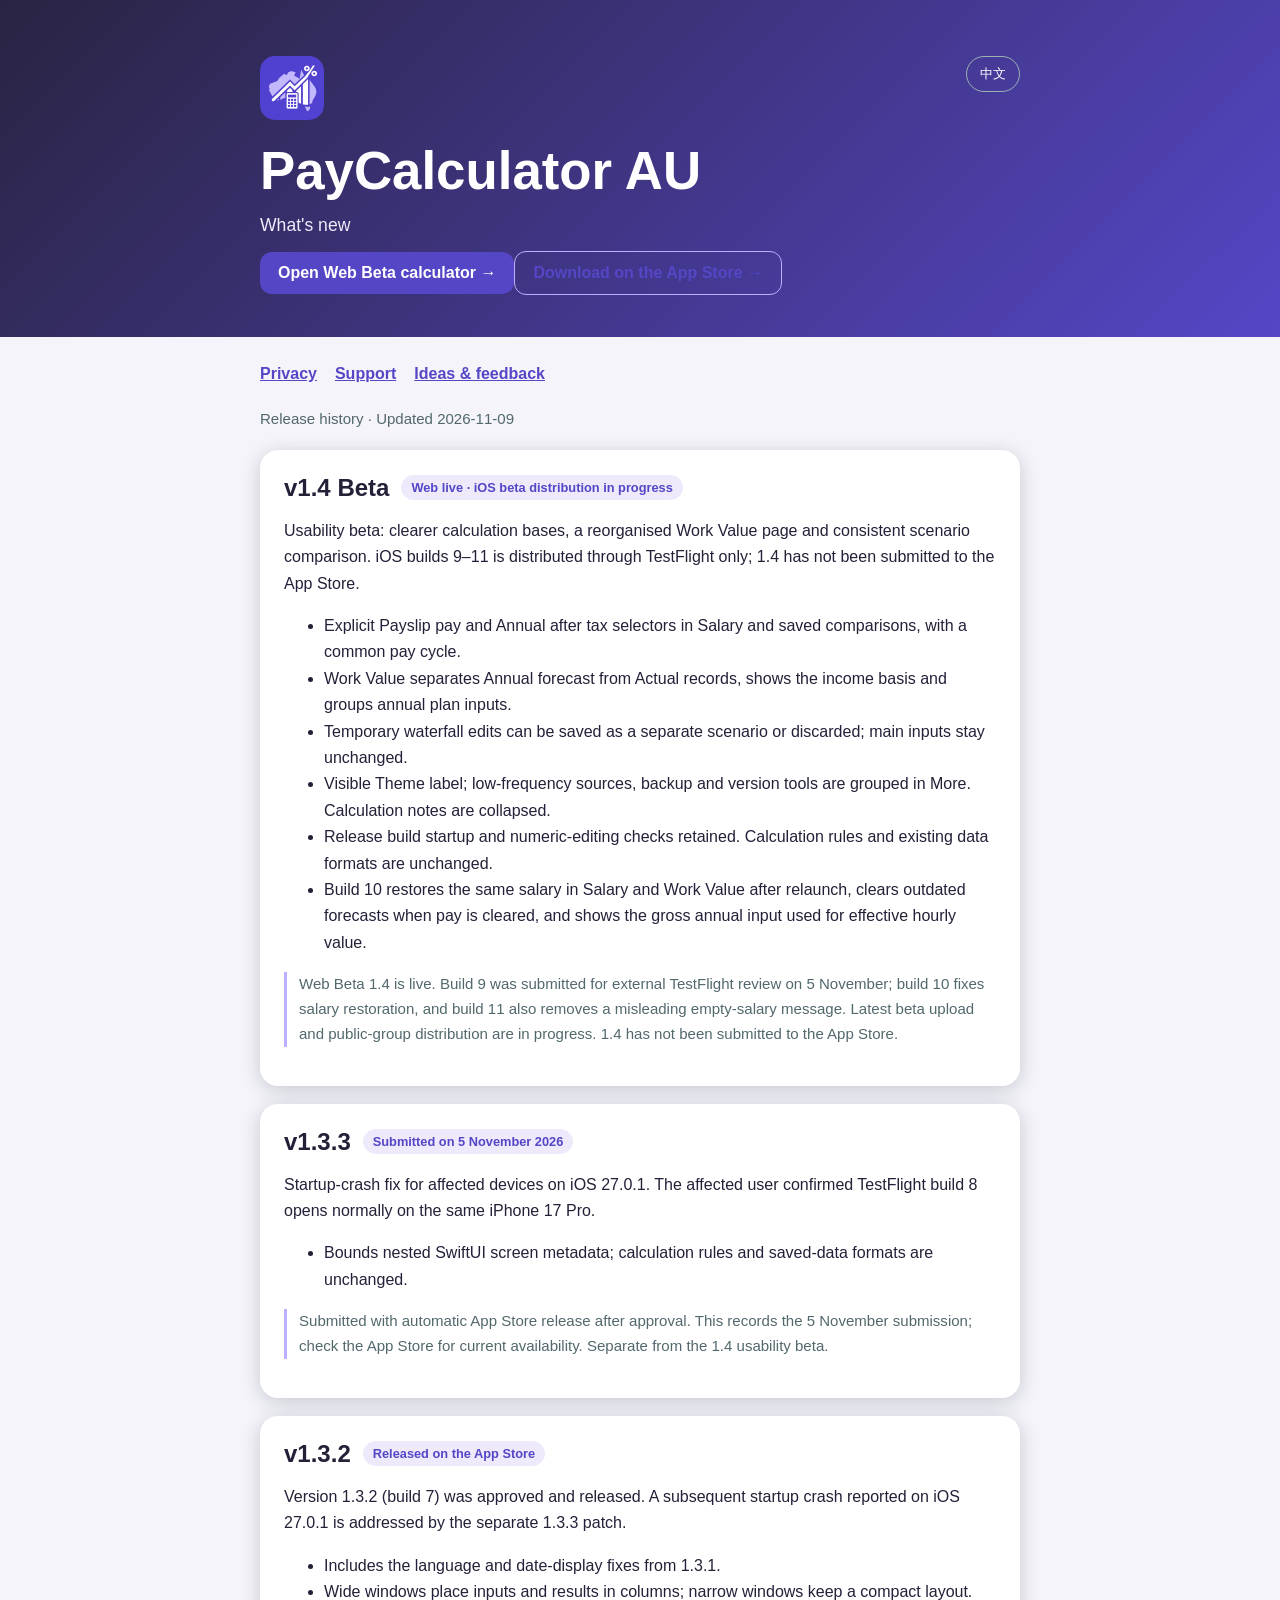
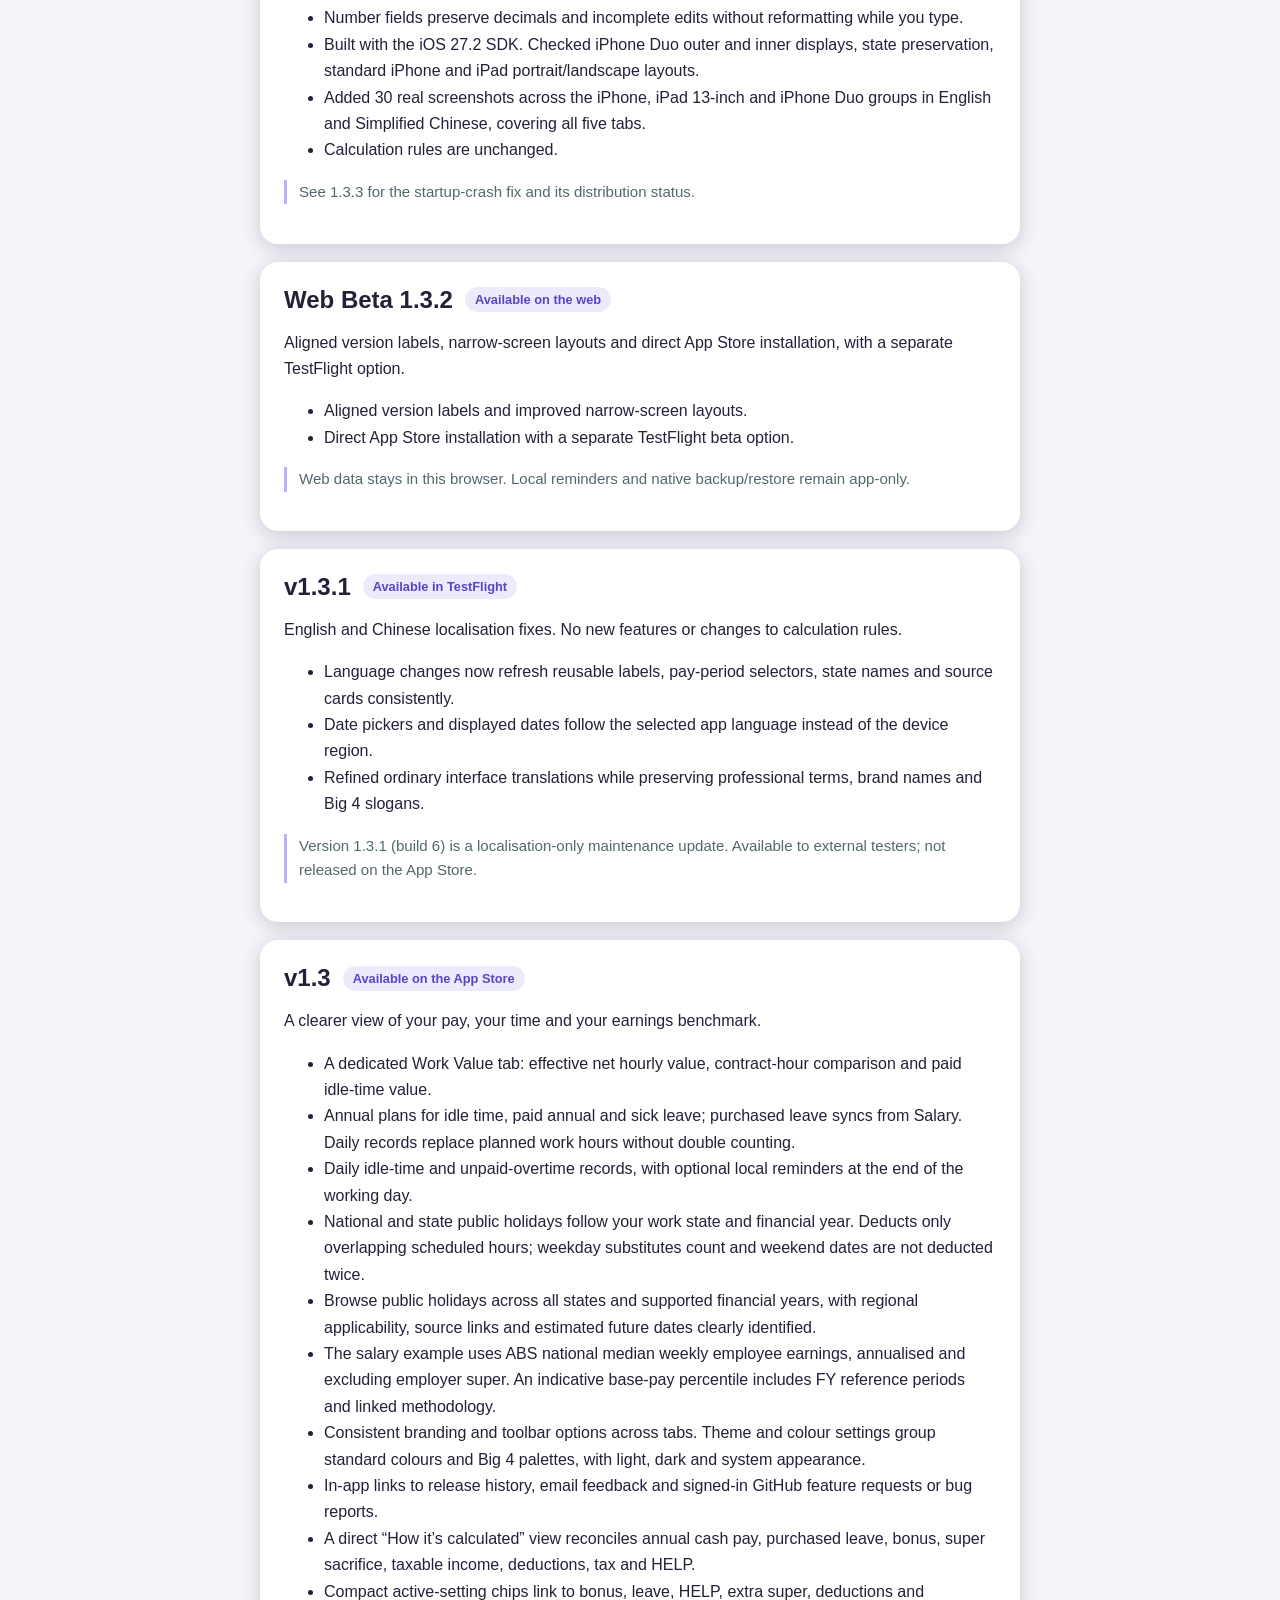
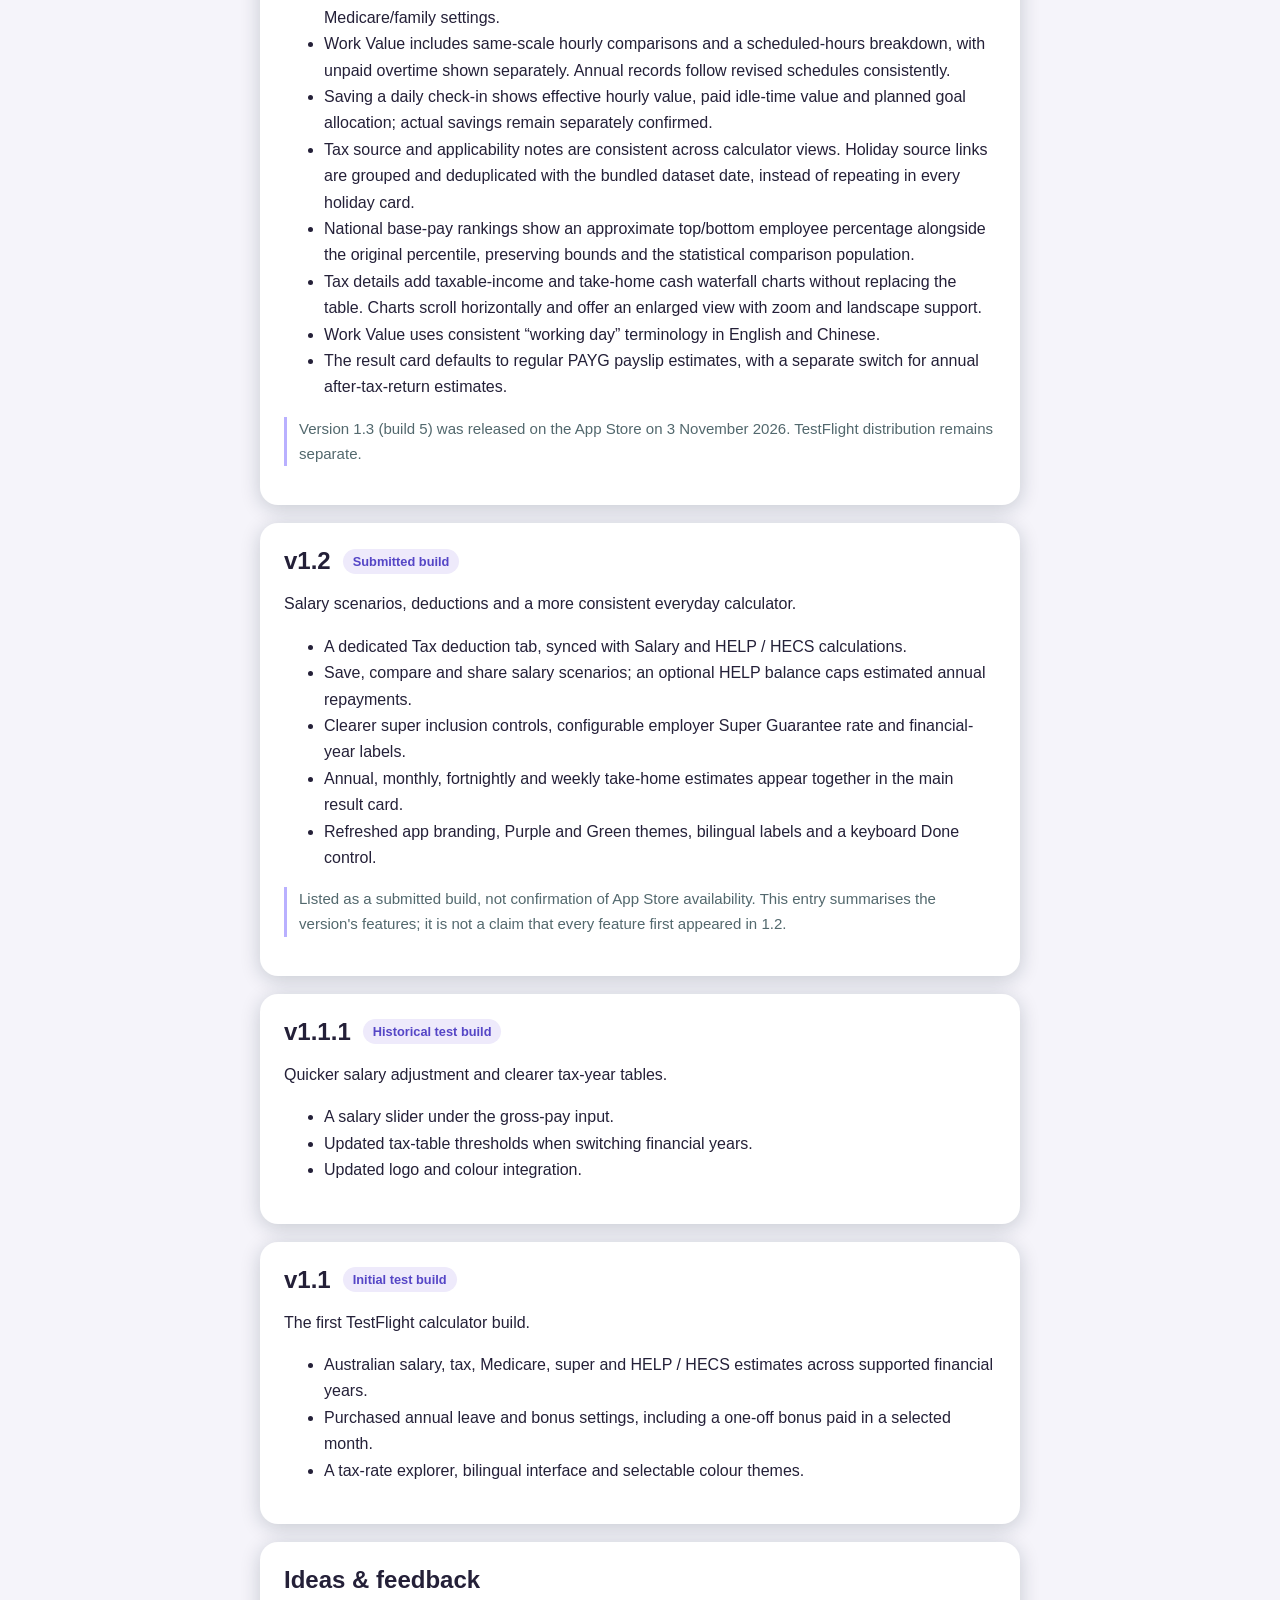
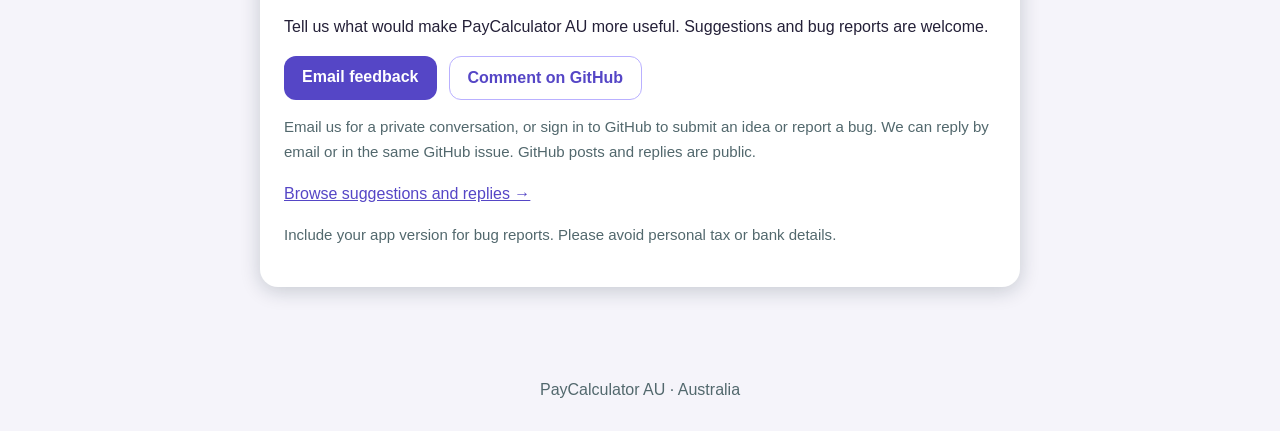
==== commit 847e9803: "Record final beta build and distribution status" ====
--- a/changelog.html
+++ b/changelog.html
@@ -42,7 +42,7 @@
 </style></head>
 <body data-language="en"><header><button class="language" type="button" aria-label="Switch language" onclick="switchLanguage()">中文</button><img class="brand-icon" src="app-icon.png" alt="" width="64" height="64"><h1>PayCalculator AU</h1><p class="en ">What&#x27;s new</p><p class="zh ">更新日志</p><a class="feedback-link beta-calculator" href="https://goldman-stanley.github.io/paycalculatorau/"><span class="en">Open Web Beta calculator →</span><span class="zh">打开网页版计算器 Beta →</span></a><a class="feedback-link secondary" href="https://apps.apple.com/app/id6820860086"><span class="en">Download on the App Store →</span><span class="zh">App Store 下载 →</span></a></header>
 <main><nav aria-label="Site navigation"><a href="index.html#privacy"><span class="en">Privacy</span><span class="zh">隐私</span></a><a href="index.html#support"><span class="en">Support</span><span class="zh">支持</span></a><a href="#feedback"><span class="en">Ideas & feedback</span><span class="zh">需求与反馈</span></a></nav><p class="en muted">Release history · Updated 2026-11-09</p><p class="zh muted">版本记录 · 更新日期 2026-11-09</p>
-<section id="v1.4 Beta"><div class="release-heading"><h2>v1.4 Beta</h2><span class="en status">Web live · iOS beta distribution in progress</span><span class="zh status">网页已上线 · iOS Beta 分发进行中</span></div><p class="en ">Usability beta: clearer calculation bases, a reorganised Work Value page and consistent scenario comparison. iOS builds 9–10 is distributed through TestFlight only; 1.4 has not been submitted to the App Store.</p><p class="zh ">交互优化 Beta：统一计算口径、整理工作回报页面及方案比较。iOS 版本号 9–10 仅通过 TestFlight 测试，1.4 未提交 App Store。</p><ul><li><span class="en">Explicit Payslip pay and Annual after tax selectors in Salary and saved comparisons, with a common pay cycle.</span><span class="zh">工资页及已保存方案比较明确区分“工资单到手／年度报税后”，工资单比较采用共同发薪周期。</span></li><li><span class="en">Work Value separates Annual forecast from Actual records, shows the income basis and groups annual plan inputs.</span><span class="zh">工作回报分为年度预测与实际记录，明确收入口径，并集中年度计划设置。</span></li><li><span class="en">Temporary waterfall edits can be saved as a separate scenario or discarded; main inputs stay unchanged.</span><span class="zh">瀑布图临时修改可保存为独立方案或放弃，不覆盖首页输入。</span></li><li><span class="en">Visible Theme label; low-frequency sources, backup and version tools are grouped in More. Calculation notes are collapsed.</span><span class="zh">主题入口显示文字；来源、备份、版本等低频工具集中于更多菜单，完整计算说明折叠展示。</span></li><li><span class="en">Release build startup and numeric-editing checks retained. Calculation rules and existing data formats are unchanged.</span><span class="zh">保留 Release 启动与数字编辑检查；计算规则及原有存储格式不变。</span></li><li><span class="en">Build 10 restores the same salary in Salary and Work Value after relaunch, clears outdated forecasts when pay is cleared, and shows the gross annual input used for effective hourly value.</span><span class="zh">版本号 10 修复重启后首页与工作回报的工资恢复不一致；清空工资后不再沿用旧预测，并显示有效时薪引用的税前年薪。</span></li></ul><p class="en muted note">Web Beta 1.4 is live. Build 9 was submitted for external TestFlight review on 5 November; build 10 adds the salary-state fix. Its upload and tester distribution are in progress. 1.4 has not been submitted to the App Store.</p><p class="zh muted note">网页版 1.4 Beta 已上线。版本号 9 于 11 月 5 日提交 TestFlight 外部测试审核；版本号 10 增加工资状态修复，上传与测试分发进行中。1.4 未提交 App Store。</p></section><section id="v1.3.3"><div class="release-heading"><h2>v1.3.3</h2><span class="en status">Submitted for App Store review</span><span class="zh status">已提交 App Store 审核</span></div><p class="en ">Startup-crash fix for affected devices on iOS 27.0.1. The affected user confirmed TestFlight build 8 opens normally on the same iPhone 17 Pro.</p><p class="zh ">修复部分 iOS 27.0.1 设备启动闪退；用户已确认 TestFlight 版本号 8 在原故障 iPhone 17 Pro 上正常打开。</p><ul><li><span class="en">Bounds nested SwiftUI screen metadata; calculation rules and saved-data formats are unchanged.</span><span class="zh">缩短 SwiftUI 界面类型嵌套；计算规则及存储格式不变。</span></li></ul><p class="en muted note">Submitted with automatic App Store release after approval; this is separate from the 1.4 usability beta.</p><p class="zh muted note">已提交正式审核，通过后自动发布；与 1.4 交互优化 Beta 分开。</p></section><section id="v1.3.2"><div class="release-heading"><h2>v1.3.2</h2><span class="en status">Released on the App Store</span><span class="zh status">App Store 已发布</span></div><p class="en ">Version 1.3.2 (build 7) was approved and released. A subsequent startup crash reported on iOS 27.0.1 is addressed by the separate 1.3.3 patch.</p><p class="zh ">1.3.2（版本号 7）已获批并发布；后续发现的 iOS 27.0.1 启动闪退由独立的 1.3.3 修复版处理。</p><ul><li><span class="en">Includes the language and date-display fixes from 1.3.1.</span><span class="zh">包含 1.3.1 的语言与日期显示修复。</span></li><li><span class="en">Wide windows place inputs and results in columns; narrow windows keep a compact layout.</span><span class="zh">宽窗口分栏显示输入与结果，窄窗口保留紧凑布局。</span></li><li><span class="en">Number fields preserve decimals and incomplete edits without reformatting while you type.</span><span class="zh">数字输入保留小数和编辑过程，不在输入途中强制重新格式化。</span></li><li><span class="en">Built with the iOS 27.2 SDK. Checked iPhone Duo outer and inner displays, state preservation, standard iPhone and iPad portrait/landscape layouts.</span><span class="zh">使用 iOS 27.2 SDK 构建；已检查 Duo 内外屏、切换时的数据保留，以及标准 iPhone 与 iPad 横竖屏布局。</span></li><li><span class="en">Added 30 real screenshots across the iPhone, iPad 13-inch and iPhone Duo groups in English and Simplified Chinese, covering all five tabs.</span><span class="zh">为 iPhone、13 英寸 iPad 及 iPhone Duo 提供中英文共 30 张真实新截图，覆盖五个标签页。</span></li><li><span class="en">Calculation rules are unchanged.</span><span class="zh">计算规则保持不变。</span></li></ul><p class="en muted note">See 1.3.3 for the startup-crash fix and its distribution status.</p><p class="zh muted note">启动闪退修复及分发状态请参阅 1.3.3。</p></section><section id="vWeb Beta 1.3.2"><div class="release-heading"><h2>Web Beta 1.3.2</h2><span class="en status">Available on the web</span><span class="zh status">网页已上线</span></div><p class="en ">Aligned version labels, narrow-screen layouts and direct App Store installation, with a separate TestFlight option.</p><p class="zh ">统一版本标识、改善窄屏布局，提供正式 App Store 下载及独立 TestFlight 入口。</p><ul><li><span class="en">Aligned version labels and improved narrow-screen layouts.</span><span class="zh">统一版本标识并改善窄屏布局。</span></li><li><span class="en">Direct App Store installation with a separate TestFlight beta option.</span><span class="zh">提供正式 App Store 下载，并保留独立 TestFlight 测试入口。</span></li></ul><p class="en muted note">Web data stays in this browser. Local reminders and native backup/restore remain app-only.</p><p class="zh muted note">网页数据存于当前浏览器；本地提醒和原生备份恢复仅 App 支持。</p></section><section id="v1.3.1"><div class="release-heading"><h2>v1.3.1</h2><span class="en status">Available in TestFlight</span><span class="zh status">已开放 TestFlight</span></div><p class="en ">English and Chinese localisation fixes. No new features or changes to calculation rules.</p><p class="zh ">修复中英文界面本地化问题，无新增功能或计算规则变更。</p><ul><li><span class="en">Language changes now refresh reusable labels, pay-period selectors, state names and source cards consistently.</span><span class="zh">切换语言时同步刷新周期选择、州名、来源卡片等组件，避免残留上一种语言。</span></li><li><span class="en">Date pickers and displayed dates follow the selected app language instead of the device region.</span><span class="zh">日期控件及日期显示跟随应用语言，避免英文界面出现中文年月日。</span></li><li><span class="en">Refined ordinary interface translations while preserving professional terms, brand names and Big 4 slogans.</span><span class="zh">完善普通界面文案翻译，保留专业术语、品牌名称及 Big 4 slogan。</span></li></ul><p class="en muted note">Version 1.3.1 (build 6) is a localisation-only maintenance update. Available to external testers; not released on the App Store.</p><p class="zh muted note">1.3.1（版本号 6）仅修复本地化问题。已开放外部测试；此版本尚未在 App Store 发布。</p></section><section id="v1.3"><div class="release-heading"><h2>v1.3</h2><span class="en status">Available on the App Store</span><span class="zh status">App Store 已上线</span></div><p class="en ">A clearer view of your pay, your time and your earnings benchmark.</p><p class="zh ">更清晰地看见工资、时间投入与全国工资参考。</p><ul><li><span class="en">A dedicated Work Value tab: effective net hourly value, contract-hour comparison and paid idle-time value.</span><span class="zh">新增工作回报 tab：有效税后时薪、合同工时对比及有薪摸鱼时间价值。</span></li><li><span class="en">Annual plans for idle time, paid annual and sick leave; purchased leave syncs from Salary. Daily records replace planned work hours without double counting.</span><span class="zh">支持年度摸鱼、带薪年假及病假计划；购买年假同步工资页，实际记录替换对应计划，避免重复计算。</span></li><li><span class="en">Daily idle-time and unpaid-overtime records, with optional local reminders at the end of the working day.</span><span class="zh">每日记录摸鱼及无额外计薪加班，可选下班本地提醒。</span></li><li><span class="en">National and state public holidays follow your work state and financial year. Deducts only overlapping scheduled hours; weekday substitutes count and weekend dates are not deducted twice.</span><span class="zh">按工作所在州及财年自动套用全国和本州公共假期，仅扣除排班重合时间，工作日补休计入，周末日期不重复扣除。</span></li><li><span class="en">Browse public holidays across all states and supported financial years, with regional applicability, source links and estimated future dates clearly identified.</span><span class="zh">浏览各州及全部支持财年的公共假期，标明地区适用范围、官方来源和预计未来日期。</span></li><li><span class="en">The salary example uses ABS national median weekly employee earnings, annualised and excluding employer super. An indicative base-pay percentile includes FY reference periods and linked methodology.</span><span class="zh">示例工资采用 ABS 全国雇员周薪中位数年化参考值，明确不含雇主 Super；基本工资百分位估算附财年参考期及来源说明。</span></li><li><span class="en">Consistent branding and toolbar options across tabs. Theme and colour settings group standard colours and Big 4 palettes, with light, dark and system appearance.</span><span class="zh">统一各 tab 的品牌及工具栏；主题与颜色菜单分组标准配色、Big 4 配色及浅色、深色、跟随系统模式。</span></li><li><span class="en">In-app links to release history, email feedback and signed-in GitHub feature requests or bug reports.</span><span class="zh">应用内加入更新日志、邮件留言及登录 GitHub 提交需求或问题的入口。</span></li><li><span class="en">A direct “How it’s calculated” view reconciles annual cash pay, purchased leave, bonus, super sacrifice, taxable income, deductions, tax and HELP.</span><span class="zh">结果卡新增“怎么算的”，展示年度现金工资、购买年假、奖金、额外 Super、应税收入、扣除、税费与 HELP 的计算路径。</span></li><li><span class="en">Compact active-setting chips link to bonus, leave, HELP, extra super, deductions and Medicare/family settings.</span><span class="zh">用简洁标签显示影响结果的已启用设置，点击可进入奖金、年假、HELP、额外 Super、扣除与医保／家庭设置。</span></li><li><span class="en">Work Value includes same-scale hourly comparisons and a scheduled-hours breakdown, with unpaid overtime shown separately. Annual records follow revised schedules consistently.</span><span class="zh">工作回报新增同一比例尺的时薪对比与排班工时分解，另列无额外计薪加班；调整排班后年度记录按同一工时口径计算。</span></li><li><span class="en">Saving a daily check-in shows effective hourly value, paid idle-time value and planned goal allocation; actual savings remain separately confirmed.</span><span class="zh">保存每日记录后显示有效时薪、有薪摸鱼时间价值与计划目标分配；实际储蓄仍需另行确认。</span></li><li><span class="en">Tax source and applicability notes are consistent across calculator views. Holiday source links are grouped and deduplicated with the bundled dataset date, instead of repeating in every holiday card.</span><span class="zh">计算页面统一税务来源与适用范围说明；公共假期来源集中去重并显示本地资料日期，去掉每张假期卡片重复的来源链接。</span></li><li><span class="en">National base-pay rankings show an approximate top/bottom employee percentage alongside the original percentile, preserving bounds and the statistical comparison population.</span><span class="zh">全国基本工资排名同时显示直观的雇员前／后百分比与原百分位，保留估算边界和统计比较范围。</span></li><li><span class="en">Tax details add taxable-income and take-home cash waterfall charts without replacing the table. Charts scroll horizontally and offer an enlarged view with zoom and landscape support.</span><span class="zh">税务明细新增应税收入与现金到手双路径瀑布图，保留原有表格；支持横向滚动、全屏放大、缩放及横屏查看。</span></li><li><span class="en">Work Value uses consistent “working day” terminology in English and Chinese.</span><span class="zh">工作回报统一使用中英文“工作日／working day”表述。</span></li><li><span class="en">The result card defaults to regular PAYG payslip estimates, with a separate switch for annual after-tax-return estimates.</span><span class="zh">结果卡默认呈现正常 PAYG 工资单估算，通过独立开关切换年度报税后估算。</span></li></ul><p class="en muted note">Version 1.3 (build 5) was released on the App Store on 3 November 2026. TestFlight distribution remains separate.</p><p class="zh muted note">1.3（版本号 5）于 2026 年 11 月 3 日在 App Store 上线；TestFlight 分发另行管理。</p></section><section id="v1.2"><div class="release-heading"><h2>v1.2</h2><span class="en status">Submitted build</span><span class="zh status">已提交版本</span></div><p class="en ">Salary scenarios, deductions and a more consistent everyday calculator.</p><p class="zh ">工资方案、税务扣除及更一致的日常计算体验。</p><ul><li><span class="en">A dedicated Tax deduction tab, synced with Salary and HELP / HECS calculations.</span><span class="zh">独立 Tax deduction 页面，与工资及 HELP / HECS 计算同步。</span></li><li><span class="en">Save, compare and share salary scenarios; an optional HELP balance caps estimated annual repayments.</span><span class="zh">保存、比较及分享工资方案；可选 HELP 余额限制年度还款估算。</span></li><li><span class="en">Clearer super inclusion controls, configurable employer Super Guarantee rate and financial-year labels.</span><span class="zh">更清晰的包含 Super 开关、可调整的雇主 Super Guarantee 比例及财年标识。</span></li><li><span class="en">Annual, monthly, fortnightly and weekly take-home estimates appear together in the main result card.</span><span class="zh">主结果卡同时呈现年、月、两周和每周到手金额。</span></li><li><span class="en">Refreshed app branding, Purple and Green themes, bilingual labels and a keyboard Done control.</span><span class="zh">更新应用品牌、Purple 与 Green 主题、双语标签及数字键盘完成按钮。</span></li></ul><p class="en muted note">Listed as a submitted build, not confirmation of App Store availability. This entry summarises the version&#x27;s features; it is not a claim that every feature first appeared in 1.2.</p><p class="zh muted note">此处表示已提交版本，不代表已在 App Store 上架；本条为版本功能概要，不表示所有功能均首次加入 1.2。</p></section><section id="v1.1.1"><div class="release-heading"><h2>v1.1.1</h2><span class="en status">Historical test build</span><span class="zh status">历史测试版本</span></div><p class="en ">Quicker salary adjustment and clearer tax-year tables.</p><p class="zh ">更快捷的工资调整与财年税率表。</p><ul><li><span class="en">A salary slider under the gross-pay input.</span><span class="zh">税前工资输入下方加入工资滑动条。</span></li><li><span class="en">Updated tax-table thresholds when switching financial years.</span><span class="zh">切换财年时更新税率表的收入门槛。</span></li><li><span class="en">Updated logo and colour integration.</span><span class="zh">更新 logo 与应用配色融合。</span></li></ul></section><section id="v1.1"><div class="release-heading"><h2>v1.1</h2><span class="en status">Initial test build</span><span class="zh status">初始测试版本</span></div><p class="en ">The first TestFlight calculator build.</p><p class="zh ">首个 TestFlight 计算器版本。</p><ul><li><span class="en">Australian salary, tax, Medicare, super and HELP / HECS estimates across supported financial years.</span><span class="zh">支持不同财年的澳大利亚工资、所得税、Medicare、Super 及 HELP / HECS 估算。</span></li><li><span class="en">Purchased annual leave and bonus settings, including a one-off bonus paid in a selected month.</span><span class="zh">购买额外年假及奖金设置，支持指定月份一次性奖金。</span></li><li><span class="en">A tax-rate explorer, bilingual interface and selectable colour themes.</span><span class="zh">税率探索、双语界面及可切换配色主题。</span></li></ul></section>
+<section id="v1.4 Beta"><div class="release-heading"><h2>v1.4 Beta</h2><span class="en status">Web live · iOS beta distribution in progress</span><span class="zh status">网页已上线 · iOS Beta 分发进行中</span></div><p class="en ">Usability beta: clearer calculation bases, a reorganised Work Value page and consistent scenario comparison. iOS builds 9–11 is distributed through TestFlight only; 1.4 has not been submitted to the App Store.</p><p class="zh ">交互优化 Beta：统一计算口径、整理工作回报页面及方案比较。iOS 版本号 9–11 仅通过 TestFlight 测试，1.4 未提交 App Store。</p><ul><li><span class="en">Explicit Payslip pay and Annual after tax selectors in Salary and saved comparisons, with a common pay cycle.</span><span class="zh">工资页及已保存方案比较明确区分“工资单到手／年度报税后”，工资单比较采用共同发薪周期。</span></li><li><span class="en">Work Value separates Annual forecast from Actual records, shows the income basis and groups annual plan inputs.</span><span class="zh">工作回报分为年度预测与实际记录，明确收入口径，并集中年度计划设置。</span></li><li><span class="en">Temporary waterfall edits can be saved as a separate scenario or discarded; main inputs stay unchanged.</span><span class="zh">瀑布图临时修改可保存为独立方案或放弃，不覆盖首页输入。</span></li><li><span class="en">Visible Theme label; low-frequency sources, backup and version tools are grouped in More. Calculation notes are collapsed.</span><span class="zh">主题入口显示文字；来源、备份、版本等低频工具集中于更多菜单，完整计算说明折叠展示。</span></li><li><span class="en">Release build startup and numeric-editing checks retained. Calculation rules and existing data formats are unchanged.</span><span class="zh">保留 Release 启动与数字编辑检查；计算规则及原有存储格式不变。</span></li><li><span class="en">Build 10 restores the same salary in Salary and Work Value after relaunch, clears outdated forecasts when pay is cleared, and shows the gross annual input used for effective hourly value.</span><span class="zh">版本号 10 修复重启后首页与工作回报的工资恢复不一致；清空工资后不再沿用旧预测，并显示有效时薪引用的税前年薪。</span></li></ul><p class="en muted note">Web Beta 1.4 is live. Build 9 was submitted for external TestFlight review on 5 November; build 10 fixes salary restoration, and build 11 also removes a misleading empty-salary message. Latest beta upload and public-group distribution are in progress. 1.4 has not been submitted to the App Store.</p><p class="zh muted note">网页版 1.4 Beta 已上线。版本号 9 于 11 月 5 日提交 TestFlight 外部测试审核；10 修复工资恢复，11 同时移除清空工资后的误导提示。最新测试包上传与公开组分发进行中。1.4 未提交 App Store。</p></section><section id="v1.3.3"><div class="release-heading"><h2>v1.3.3</h2><span class="en status">Submitted on 5 November 2026</span><span class="zh status">2026 年 11 月 5 日已送审</span></div><p class="en ">Startup-crash fix for affected devices on iOS 27.0.1. The affected user confirmed TestFlight build 8 opens normally on the same iPhone 17 Pro.</p><p class="zh ">修复部分 iOS 27.0.1 设备启动闪退；用户已确认 TestFlight 版本号 8 在原故障 iPhone 17 Pro 上正常打开。</p><ul><li><span class="en">Bounds nested SwiftUI screen metadata; calculation rules and saved-data formats are unchanged.</span><span class="zh">缩短 SwiftUI 界面类型嵌套；计算规则及存储格式不变。</span></li></ul><p class="en muted note">Submitted with automatic App Store release after approval. This records the 5 November submission; check the App Store for current availability. Separate from the 1.4 usability beta.</p><p class="zh muted note">提交时设置为获批后自动发布；此处记录 11 月 5 日送审事件，当前可用版本请查看 App Store。与 1.4 交互优化 Beta 分开。</p></section><section id="v1.3.2"><div class="release-heading"><h2>v1.3.2</h2><span class="en status">Released on the App Store</span><span class="zh status">App Store 已发布</span></div><p class="en ">Version 1.3.2 (build 7) was approved and released. A subsequent startup crash reported on iOS 27.0.1 is addressed by the separate 1.3.3 patch.</p><p class="zh ">1.3.2（版本号 7）已获批并发布；后续发现的 iOS 27.0.1 启动闪退由独立的 1.3.3 修复版处理。</p><ul><li><span class="en">Includes the language and date-display fixes from 1.3.1.</span><span class="zh">包含 1.3.1 的语言与日期显示修复。</span></li><li><span class="en">Wide windows place inputs and results in columns; narrow windows keep a compact layout.</span><span class="zh">宽窗口分栏显示输入与结果，窄窗口保留紧凑布局。</span></li><li><span class="en">Number fields preserve decimals and incomplete edits without reformatting while you type.</span><span class="zh">数字输入保留小数和编辑过程，不在输入途中强制重新格式化。</span></li><li><span class="en">Built with the iOS 27.2 SDK. Checked iPhone Duo outer and inner displays, state preservation, standard iPhone and iPad portrait/landscape layouts.</span><span class="zh">使用 iOS 27.2 SDK 构建；已检查 Duo 内外屏、切换时的数据保留，以及标准 iPhone 与 iPad 横竖屏布局。</span></li><li><span class="en">Added 30 real screenshots across the iPhone, iPad 13-inch and iPhone Duo groups in English and Simplified Chinese, covering all five tabs.</span><span class="zh">为 iPhone、13 英寸 iPad 及 iPhone Duo 提供中英文共 30 张真实新截图，覆盖五个标签页。</span></li><li><span class="en">Calculation rules are unchanged.</span><span class="zh">计算规则保持不变。</span></li></ul><p class="en muted note">See 1.3.3 for the startup-crash fix and its distribution status.</p><p class="zh muted note">启动闪退修复及分发状态请参阅 1.3.3。</p></section><section id="vWeb Beta 1.3.2"><div class="release-heading"><h2>Web Beta 1.3.2</h2><span class="en status">Available on the web</span><span class="zh status">网页已上线</span></div><p class="en ">Aligned version labels, narrow-screen layouts and direct App Store installation, with a separate TestFlight option.</p><p class="zh ">统一版本标识、改善窄屏布局，提供正式 App Store 下载及独立 TestFlight 入口。</p><ul><li><span class="en">Aligned version labels and improved narrow-screen layouts.</span><span class="zh">统一版本标识并改善窄屏布局。</span></li><li><span class="en">Direct App Store installation with a separate TestFlight beta option.</span><span class="zh">提供正式 App Store 下载，并保留独立 TestFlight 测试入口。</span></li></ul><p class="en muted note">Web data stays in this browser. Local reminders and native backup/restore remain app-only.</p><p class="zh muted note">网页数据存于当前浏览器；本地提醒和原生备份恢复仅 App 支持。</p></section><section id="v1.3.1"><div class="release-heading"><h2>v1.3.1</h2><span class="en status">Available in TestFlight</span><span class="zh status">已开放 TestFlight</span></div><p class="en ">English and Chinese localisation fixes. No new features or changes to calculation rules.</p><p class="zh ">修复中英文界面本地化问题，无新增功能或计算规则变更。</p><ul><li><span class="en">Language changes now refresh reusable labels, pay-period selectors, state names and source cards consistently.</span><span class="zh">切换语言时同步刷新周期选择、州名、来源卡片等组件，避免残留上一种语言。</span></li><li><span class="en">Date pickers and displayed dates follow the selected app language instead of the device region.</span><span class="zh">日期控件及日期显示跟随应用语言，避免英文界面出现中文年月日。</span></li><li><span class="en">Refined ordinary interface translations while preserving professional terms, brand names and Big 4 slogans.</span><span class="zh">完善普通界面文案翻译，保留专业术语、品牌名称及 Big 4 slogan。</span></li></ul><p class="en muted note">Version 1.3.1 (build 6) is a localisation-only maintenance update. Available to external testers; not released on the App Store.</p><p class="zh muted note">1.3.1（版本号 6）仅修复本地化问题。已开放外部测试；此版本尚未在 App Store 发布。</p></section><section id="v1.3"><div class="release-heading"><h2>v1.3</h2><span class="en status">Available on the App Store</span><span class="zh status">App Store 已上线</span></div><p class="en ">A clearer view of your pay, your time and your earnings benchmark.</p><p class="zh ">更清晰地看见工资、时间投入与全国工资参考。</p><ul><li><span class="en">A dedicated Work Value tab: effective net hourly value, contract-hour comparison and paid idle-time value.</span><span class="zh">新增工作回报 tab：有效税后时薪、合同工时对比及有薪摸鱼时间价值。</span></li><li><span class="en">Annual plans for idle time, paid annual and sick leave; purchased leave syncs from Salary. Daily records replace planned work hours without double counting.</span><span class="zh">支持年度摸鱼、带薪年假及病假计划；购买年假同步工资页，实际记录替换对应计划，避免重复计算。</span></li><li><span class="en">Daily idle-time and unpaid-overtime records, with optional local reminders at the end of the working day.</span><span class="zh">每日记录摸鱼及无额外计薪加班，可选下班本地提醒。</span></li><li><span class="en">National and state public holidays follow your work state and financial year. Deducts only overlapping scheduled hours; weekday substitutes count and weekend dates are not deducted twice.</span><span class="zh">按工作所在州及财年自动套用全国和本州公共假期，仅扣除排班重合时间，工作日补休计入，周末日期不重复扣除。</span></li><li><span class="en">Browse public holidays across all states and supported financial years, with regional applicability, source links and estimated future dates clearly identified.</span><span class="zh">浏览各州及全部支持财年的公共假期，标明地区适用范围、官方来源和预计未来日期。</span></li><li><span class="en">The salary example uses ABS national median weekly employee earnings, annualised and excluding employer super. An indicative base-pay percentile includes FY reference periods and linked methodology.</span><span class="zh">示例工资采用 ABS 全国雇员周薪中位数年化参考值，明确不含雇主 Super；基本工资百分位估算附财年参考期及来源说明。</span></li><li><span class="en">Consistent branding and toolbar options across tabs. Theme and colour settings group standard colours and Big 4 palettes, with light, dark and system appearance.</span><span class="zh">统一各 tab 的品牌及工具栏；主题与颜色菜单分组标准配色、Big 4 配色及浅色、深色、跟随系统模式。</span></li><li><span class="en">In-app links to release history, email feedback and signed-in GitHub feature requests or bug reports.</span><span class="zh">应用内加入更新日志、邮件留言及登录 GitHub 提交需求或问题的入口。</span></li><li><span class="en">A direct “How it’s calculated” view reconciles annual cash pay, purchased leave, bonus, super sacrifice, taxable income, deductions, tax and HELP.</span><span class="zh">结果卡新增“怎么算的”，展示年度现金工资、购买年假、奖金、额外 Super、应税收入、扣除、税费与 HELP 的计算路径。</span></li><li><span class="en">Compact active-setting chips link to bonus, leave, HELP, extra super, deductions and Medicare/family settings.</span><span class="zh">用简洁标签显示影响结果的已启用设置，点击可进入奖金、年假、HELP、额外 Super、扣除与医保／家庭设置。</span></li><li><span class="en">Work Value includes same-scale hourly comparisons and a scheduled-hours breakdown, with unpaid overtime shown separately. Annual records follow revised schedules consistently.</span><span class="zh">工作回报新增同一比例尺的时薪对比与排班工时分解，另列无额外计薪加班；调整排班后年度记录按同一工时口径计算。</span></li><li><span class="en">Saving a daily check-in shows effective hourly value, paid idle-time value and planned goal allocation; actual savings remain separately confirmed.</span><span class="zh">保存每日记录后显示有效时薪、有薪摸鱼时间价值与计划目标分配；实际储蓄仍需另行确认。</span></li><li><span class="en">Tax source and applicability notes are consistent across calculator views. Holiday source links are grouped and deduplicated with the bundled dataset date, instead of repeating in every holiday card.</span><span class="zh">计算页面统一税务来源与适用范围说明；公共假期来源集中去重并显示本地资料日期，去掉每张假期卡片重复的来源链接。</span></li><li><span class="en">National base-pay rankings show an approximate top/bottom employee percentage alongside the original percentile, preserving bounds and the statistical comparison population.</span><span class="zh">全国基本工资排名同时显示直观的雇员前／后百分比与原百分位，保留估算边界和统计比较范围。</span></li><li><span class="en">Tax details add taxable-income and take-home cash waterfall charts without replacing the table. Charts scroll horizontally and offer an enlarged view with zoom and landscape support.</span><span class="zh">税务明细新增应税收入与现金到手双路径瀑布图，保留原有表格；支持横向滚动、全屏放大、缩放及横屏查看。</span></li><li><span class="en">Work Value uses consistent “working day” terminology in English and Chinese.</span><span class="zh">工作回报统一使用中英文“工作日／working day”表述。</span></li><li><span class="en">The result card defaults to regular PAYG payslip estimates, with a separate switch for annual after-tax-return estimates.</span><span class="zh">结果卡默认呈现正常 PAYG 工资单估算，通过独立开关切换年度报税后估算。</span></li></ul><p class="en muted note">Version 1.3 (build 5) was released on the App Store on 3 November 2026. TestFlight distribution remains separate.</p><p class="zh muted note">1.3（版本号 5）于 2026 年 11 月 3 日在 App Store 上线；TestFlight 分发另行管理。</p></section><section id="v1.2"><div class="release-heading"><h2>v1.2</h2><span class="en status">Submitted build</span><span class="zh status">已提交版本</span></div><p class="en ">Salary scenarios, deductions and a more consistent everyday calculator.</p><p class="zh ">工资方案、税务扣除及更一致的日常计算体验。</p><ul><li><span class="en">A dedicated Tax deduction tab, synced with Salary and HELP / HECS calculations.</span><span class="zh">独立 Tax deduction 页面，与工资及 HELP / HECS 计算同步。</span></li><li><span class="en">Save, compare and share salary scenarios; an optional HELP balance caps estimated annual repayments.</span><span class="zh">保存、比较及分享工资方案；可选 HELP 余额限制年度还款估算。</span></li><li><span class="en">Clearer super inclusion controls, configurable employer Super Guarantee rate and financial-year labels.</span><span class="zh">更清晰的包含 Super 开关、可调整的雇主 Super Guarantee 比例及财年标识。</span></li><li><span class="en">Annual, monthly, fortnightly and weekly take-home estimates appear together in the main result card.</span><span class="zh">主结果卡同时呈现年、月、两周和每周到手金额。</span></li><li><span class="en">Refreshed app branding, Purple and Green themes, bilingual labels and a keyboard Done control.</span><span class="zh">更新应用品牌、Purple 与 Green 主题、双语标签及数字键盘完成按钮。</span></li></ul><p class="en muted note">Listed as a submitted build, not confirmation of App Store availability. This entry summarises the version&#x27;s features; it is not a claim that every feature first appeared in 1.2.</p><p class="zh muted note">此处表示已提交版本，不代表已在 App Store 上架；本条为版本功能概要，不表示所有功能均首次加入 1.2。</p></section><section id="v1.1.1"><div class="release-heading"><h2>v1.1.1</h2><span class="en status">Historical test build</span><span class="zh status">历史测试版本</span></div><p class="en ">Quicker salary adjustment and clearer tax-year tables.</p><p class="zh ">更快捷的工资调整与财年税率表。</p><ul><li><span class="en">A salary slider under the gross-pay input.</span><span class="zh">税前工资输入下方加入工资滑动条。</span></li><li><span class="en">Updated tax-table thresholds when switching financial years.</span><span class="zh">切换财年时更新税率表的收入门槛。</span></li><li><span class="en">Updated logo and colour integration.</span><span class="zh">更新 logo 与应用配色融合。</span></li></ul></section><section id="v1.1"><div class="release-heading"><h2>v1.1</h2><span class="en status">Initial test build</span><span class="zh status">初始测试版本</span></div><p class="en ">The first TestFlight calculator build.</p><p class="zh ">首个 TestFlight 计算器版本。</p><ul><li><span class="en">Australian salary, tax, Medicare, super and HELP / HECS estimates across supported financial years.</span><span class="zh">支持不同财年的澳大利亚工资、所得税、Medicare、Super 及 HELP / HECS 估算。</span></li><li><span class="en">Purchased annual leave and bonus settings, including a one-off bonus paid in a selected month.</span><span class="zh">购买额外年假及奖金设置，支持指定月份一次性奖金。</span></li><li><span class="en">A tax-rate explorer, bilingual interface and selectable colour themes.</span><span class="zh">税率探索、双语界面及可切换配色主题。</span></li></ul></section>
 <section id="feedback"><h2 class="en ">Ideas &amp; feedback</h2><h2 class="zh ">新需求与反馈</h2><p class="en ">Tell us what would make PayCalculator AU more useful. Suggestions and bug reports are welcome.</p><p class="zh ">告诉我们怎样让 PayCalculator AU 更好用，欢迎提出新需求或报告问题。</p><div class="feedback-actions"><a class="feedback-link" href="mailto:tmt@goldman-stanley.com?subject=PayCalculator%20AU%20feedback"><span class="en">Email feedback</span><span class="zh">邮件留言</span></a><a class="feedback-link secondary" href="https://github.com/goldman-stanley/paycalculator-au-pages/issues/new/choose"><span class="en">Comment on GitHub</span><span class="zh">登录 GitHub 留言</span></a></div><p class="en muted">Email us for a private conversation, or sign in to GitHub to submit an idea or report a bug. We can reply by email or in the same GitHub issue. GitHub posts and replies are public.</p><p class="zh muted">希望私下沟通可发送邮件；也可登录 GitHub 提交新需求或报告问题。我们会通过邮件或在同一条 GitHub 记录中回复。GitHub 留言及回复公开可见。</p><p><a href="https://github.com/goldman-stanley/paycalculator-au-pages/issues"><span class="en">Browse suggestions and replies →</span><span class="zh">查看已有建议与回复 →</span></a></p><p class="en muted">Include your app version for bug reports. Please avoid personal tax or bank details.</p><p class="zh muted">报告问题时请附应用版本，勿附个人税号或银行资料。</p></section></main><footer>PayCalculator AU · Australia</footer>
 <script>
 function setLanguage(next) { document.body.dataset.language = next; document.documentElement.lang = next; document.querySelector('.language').textContent = next === 'en' ? '中文' : 'English'; }
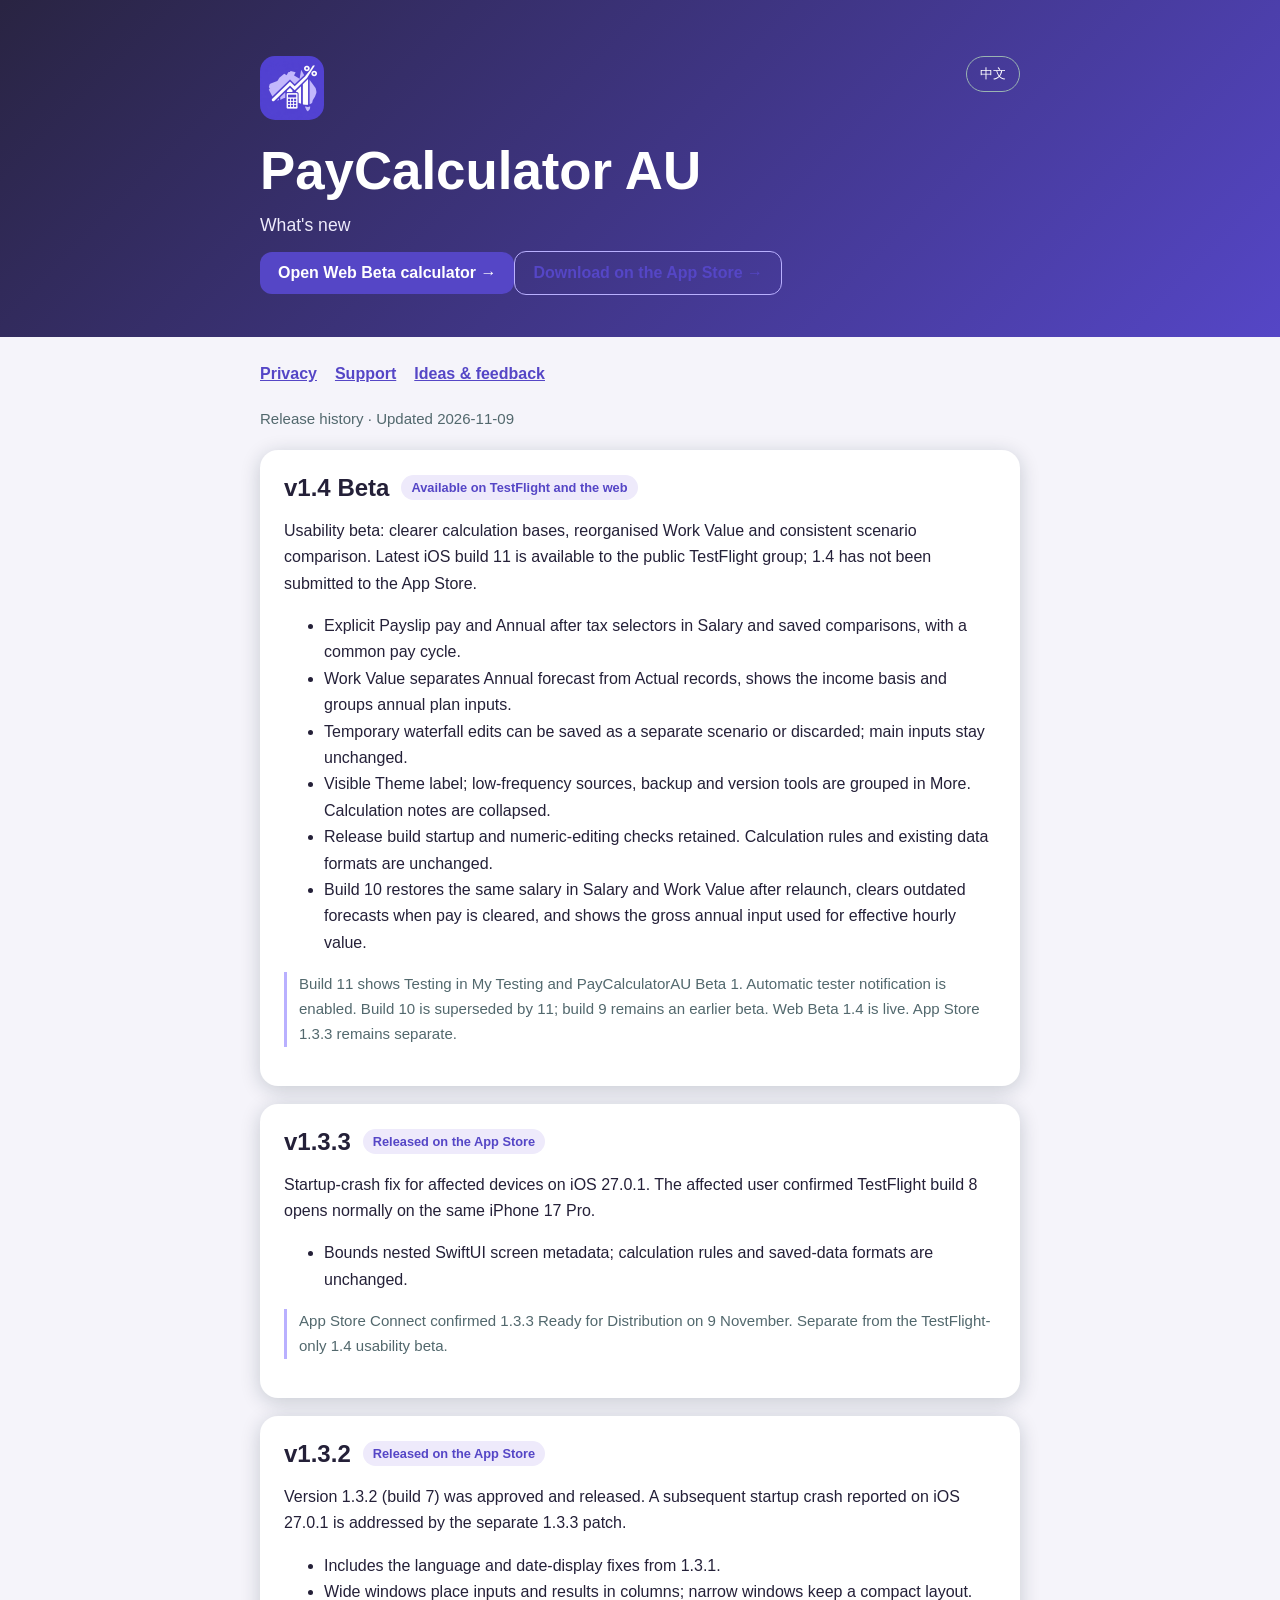
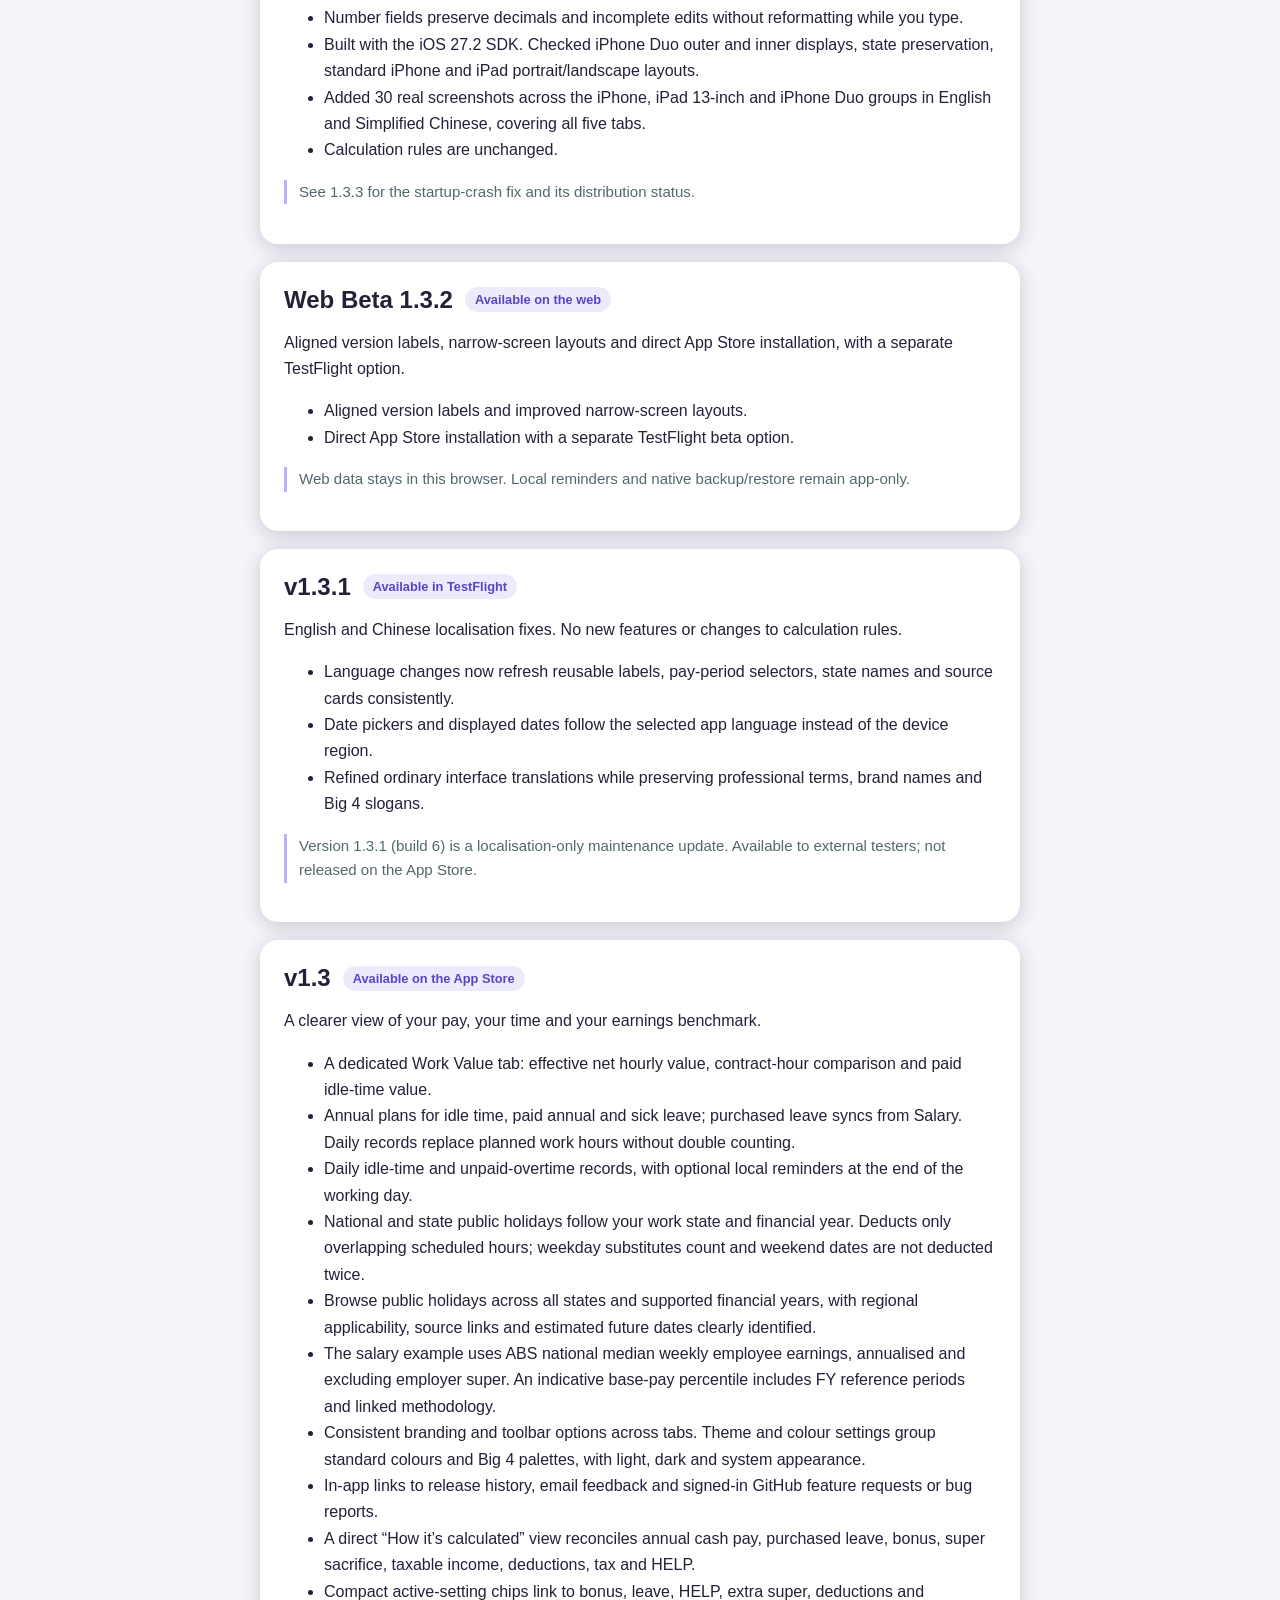
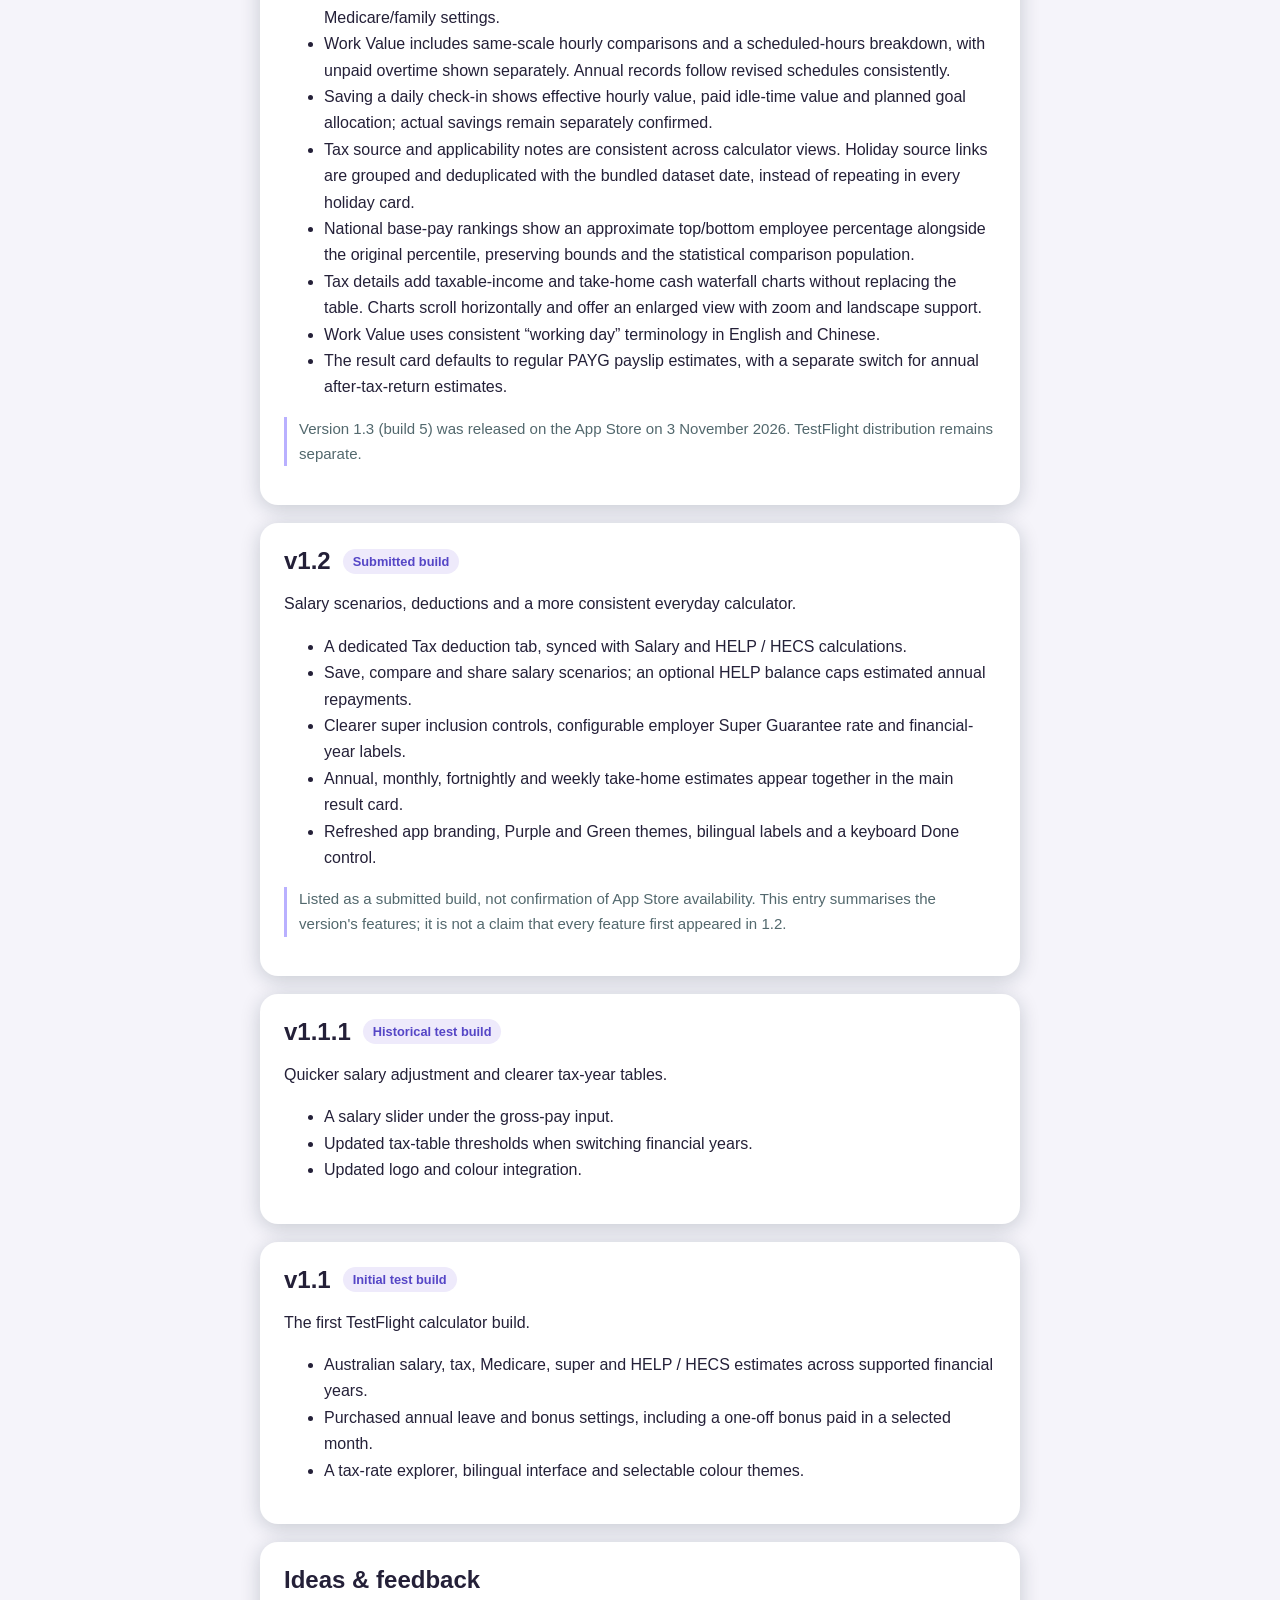
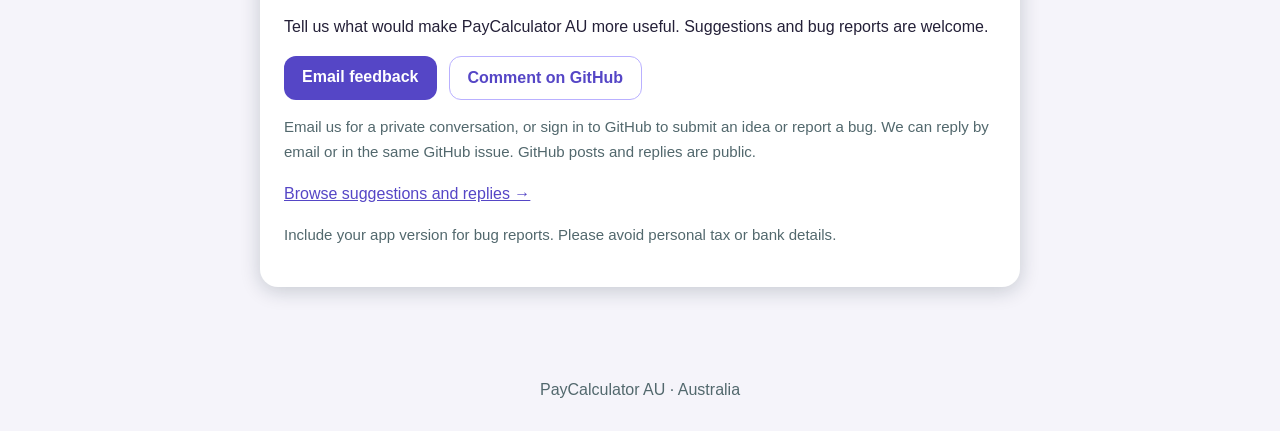
==== commit db1ac239: "Confirm 1.4 build 11 public TestFlight release" ====
--- a/changelog.html
+++ b/changelog.html
@@ -42,7 +42,7 @@
 </style></head>
 <body data-language="en"><header><button class="language" type="button" aria-label="Switch language" onclick="switchLanguage()">中文</button><img class="brand-icon" src="app-icon.png" alt="" width="64" height="64"><h1>PayCalculator AU</h1><p class="en ">What&#x27;s new</p><p class="zh ">更新日志</p><a class="feedback-link beta-calculator" href="https://goldman-stanley.github.io/paycalculatorau/"><span class="en">Open Web Beta calculator →</span><span class="zh">打开网页版计算器 Beta →</span></a><a class="feedback-link secondary" href="https://apps.apple.com/app/id6820860086"><span class="en">Download on the App Store →</span><span class="zh">App Store 下载 →</span></a></header>
 <main><nav aria-label="Site navigation"><a href="index.html#privacy"><span class="en">Privacy</span><span class="zh">隐私</span></a><a href="index.html#support"><span class="en">Support</span><span class="zh">支持</span></a><a href="#feedback"><span class="en">Ideas & feedback</span><span class="zh">需求与反馈</span></a></nav><p class="en muted">Release history · Updated 2026-11-09</p><p class="zh muted">版本记录 · 更新日期 2026-11-09</p>
-<section id="v1.4 Beta"><div class="release-heading"><h2>v1.4 Beta</h2><span class="en status">Web live · iOS beta distribution in progress</span><span class="zh status">网页已上线 · iOS Beta 分发进行中</span></div><p class="en ">Usability beta: clearer calculation bases, a reorganised Work Value page and consistent scenario comparison. iOS builds 9–11 is distributed through TestFlight only; 1.4 has not been submitted to the App Store.</p><p class="zh ">交互优化 Beta：统一计算口径、整理工作回报页面及方案比较。iOS 版本号 9–11 仅通过 TestFlight 测试，1.4 未提交 App Store。</p><ul><li><span class="en">Explicit Payslip pay and Annual after tax selectors in Salary and saved comparisons, with a common pay cycle.</span><span class="zh">工资页及已保存方案比较明确区分“工资单到手／年度报税后”，工资单比较采用共同发薪周期。</span></li><li><span class="en">Work Value separates Annual forecast from Actual records, shows the income basis and groups annual plan inputs.</span><span class="zh">工作回报分为年度预测与实际记录，明确收入口径，并集中年度计划设置。</span></li><li><span class="en">Temporary waterfall edits can be saved as a separate scenario or discarded; main inputs stay unchanged.</span><span class="zh">瀑布图临时修改可保存为独立方案或放弃，不覆盖首页输入。</span></li><li><span class="en">Visible Theme label; low-frequency sources, backup and version tools are grouped in More. Calculation notes are collapsed.</span><span class="zh">主题入口显示文字；来源、备份、版本等低频工具集中于更多菜单，完整计算说明折叠展示。</span></li><li><span class="en">Release build startup and numeric-editing checks retained. Calculation rules and existing data formats are unchanged.</span><span class="zh">保留 Release 启动与数字编辑检查；计算规则及原有存储格式不变。</span></li><li><span class="en">Build 10 restores the same salary in Salary and Work Value after relaunch, clears outdated forecasts when pay is cleared, and shows the gross annual input used for effective hourly value.</span><span class="zh">版本号 10 修复重启后首页与工作回报的工资恢复不一致；清空工资后不再沿用旧预测，并显示有效时薪引用的税前年薪。</span></li></ul><p class="en muted note">Web Beta 1.4 is live. Build 9 was submitted for external TestFlight review on 5 November; build 10 fixes salary restoration, and build 11 also removes a misleading empty-salary message. Latest beta upload and public-group distribution are in progress. 1.4 has not been submitted to the App Store.</p><p class="zh muted note">网页版 1.4 Beta 已上线。版本号 9 于 11 月 5 日提交 TestFlight 外部测试审核；10 修复工资恢复，11 同时移除清空工资后的误导提示。最新测试包上传与公开组分发进行中。1.4 未提交 App Store。</p></section><section id="v1.3.3"><div class="release-heading"><h2>v1.3.3</h2><span class="en status">Submitted on 5 November 2026</span><span class="zh status">2026 年 11 月 5 日已送审</span></div><p class="en ">Startup-crash fix for affected devices on iOS 27.0.1. The affected user confirmed TestFlight build 8 opens normally on the same iPhone 17 Pro.</p><p class="zh ">修复部分 iOS 27.0.1 设备启动闪退；用户已确认 TestFlight 版本号 8 在原故障 iPhone 17 Pro 上正常打开。</p><ul><li><span class="en">Bounds nested SwiftUI screen metadata; calculation rules and saved-data formats are unchanged.</span><span class="zh">缩短 SwiftUI 界面类型嵌套；计算规则及存储格式不变。</span></li></ul><p class="en muted note">Submitted with automatic App Store release after approval. This records the 5 November submission; check the App Store for current availability. Separate from the 1.4 usability beta.</p><p class="zh muted note">提交时设置为获批后自动发布；此处记录 11 月 5 日送审事件，当前可用版本请查看 App Store。与 1.4 交互优化 Beta 分开。</p></section><section id="v1.3.2"><div class="release-heading"><h2>v1.3.2</h2><span class="en status">Released on the App Store</span><span class="zh status">App Store 已发布</span></div><p class="en ">Version 1.3.2 (build 7) was approved and released. A subsequent startup crash reported on iOS 27.0.1 is addressed by the separate 1.3.3 patch.</p><p class="zh ">1.3.2（版本号 7）已获批并发布；后续发现的 iOS 27.0.1 启动闪退由独立的 1.3.3 修复版处理。</p><ul><li><span class="en">Includes the language and date-display fixes from 1.3.1.</span><span class="zh">包含 1.3.1 的语言与日期显示修复。</span></li><li><span class="en">Wide windows place inputs and results in columns; narrow windows keep a compact layout.</span><span class="zh">宽窗口分栏显示输入与结果，窄窗口保留紧凑布局。</span></li><li><span class="en">Number fields preserve decimals and incomplete edits without reformatting while you type.</span><span class="zh">数字输入保留小数和编辑过程，不在输入途中强制重新格式化。</span></li><li><span class="en">Built with the iOS 27.2 SDK. Checked iPhone Duo outer and inner displays, state preservation, standard iPhone and iPad portrait/landscape layouts.</span><span class="zh">使用 iOS 27.2 SDK 构建；已检查 Duo 内外屏、切换时的数据保留，以及标准 iPhone 与 iPad 横竖屏布局。</span></li><li><span class="en">Added 30 real screenshots across the iPhone, iPad 13-inch and iPhone Duo groups in English and Simplified Chinese, covering all five tabs.</span><span class="zh">为 iPhone、13 英寸 iPad 及 iPhone Duo 提供中英文共 30 张真实新截图，覆盖五个标签页。</span></li><li><span class="en">Calculation rules are unchanged.</span><span class="zh">计算规则保持不变。</span></li></ul><p class="en muted note">See 1.3.3 for the startup-crash fix and its distribution status.</p><p class="zh muted note">启动闪退修复及分发状态请参阅 1.3.3。</p></section><section id="vWeb Beta 1.3.2"><div class="release-heading"><h2>Web Beta 1.3.2</h2><span class="en status">Available on the web</span><span class="zh status">网页已上线</span></div><p class="en ">Aligned version labels, narrow-screen layouts and direct App Store installation, with a separate TestFlight option.</p><p class="zh ">统一版本标识、改善窄屏布局，提供正式 App Store 下载及独立 TestFlight 入口。</p><ul><li><span class="en">Aligned version labels and improved narrow-screen layouts.</span><span class="zh">统一版本标识并改善窄屏布局。</span></li><li><span class="en">Direct App Store installation with a separate TestFlight beta option.</span><span class="zh">提供正式 App Store 下载，并保留独立 TestFlight 测试入口。</span></li></ul><p class="en muted note">Web data stays in this browser. Local reminders and native backup/restore remain app-only.</p><p class="zh muted note">网页数据存于当前浏览器；本地提醒和原生备份恢复仅 App 支持。</p></section><section id="v1.3.1"><div class="release-heading"><h2>v1.3.1</h2><span class="en status">Available in TestFlight</span><span class="zh status">已开放 TestFlight</span></div><p class="en ">English and Chinese localisation fixes. No new features or changes to calculation rules.</p><p class="zh ">修复中英文界面本地化问题，无新增功能或计算规则变更。</p><ul><li><span class="en">Language changes now refresh reusable labels, pay-period selectors, state names and source cards consistently.</span><span class="zh">切换语言时同步刷新周期选择、州名、来源卡片等组件，避免残留上一种语言。</span></li><li><span class="en">Date pickers and displayed dates follow the selected app language instead of the device region.</span><span class="zh">日期控件及日期显示跟随应用语言，避免英文界面出现中文年月日。</span></li><li><span class="en">Refined ordinary interface translations while preserving professional terms, brand names and Big 4 slogans.</span><span class="zh">完善普通界面文案翻译，保留专业术语、品牌名称及 Big 4 slogan。</span></li></ul><p class="en muted note">Version 1.3.1 (build 6) is a localisation-only maintenance update. Available to external testers; not released on the App Store.</p><p class="zh muted note">1.3.1（版本号 6）仅修复本地化问题。已开放外部测试；此版本尚未在 App Store 发布。</p></section><section id="v1.3"><div class="release-heading"><h2>v1.3</h2><span class="en status">Available on the App Store</span><span class="zh status">App Store 已上线</span></div><p class="en ">A clearer view of your pay, your time and your earnings benchmark.</p><p class="zh ">更清晰地看见工资、时间投入与全国工资参考。</p><ul><li><span class="en">A dedicated Work Value tab: effective net hourly value, contract-hour comparison and paid idle-time value.</span><span class="zh">新增工作回报 tab：有效税后时薪、合同工时对比及有薪摸鱼时间价值。</span></li><li><span class="en">Annual plans for idle time, paid annual and sick leave; purchased leave syncs from Salary. Daily records replace planned work hours without double counting.</span><span class="zh">支持年度摸鱼、带薪年假及病假计划；购买年假同步工资页，实际记录替换对应计划，避免重复计算。</span></li><li><span class="en">Daily idle-time and unpaid-overtime records, with optional local reminders at the end of the working day.</span><span class="zh">每日记录摸鱼及无额外计薪加班，可选下班本地提醒。</span></li><li><span class="en">National and state public holidays follow your work state and financial year. Deducts only overlapping scheduled hours; weekday substitutes count and weekend dates are not deducted twice.</span><span class="zh">按工作所在州及财年自动套用全国和本州公共假期，仅扣除排班重合时间，工作日补休计入，周末日期不重复扣除。</span></li><li><span class="en">Browse public holidays across all states and supported financial years, with regional applicability, source links and estimated future dates clearly identified.</span><span class="zh">浏览各州及全部支持财年的公共假期，标明地区适用范围、官方来源和预计未来日期。</span></li><li><span class="en">The salary example uses ABS national median weekly employee earnings, annualised and excluding employer super. An indicative base-pay percentile includes FY reference periods and linked methodology.</span><span class="zh">示例工资采用 ABS 全国雇员周薪中位数年化参考值，明确不含雇主 Super；基本工资百分位估算附财年参考期及来源说明。</span></li><li><span class="en">Consistent branding and toolbar options across tabs. Theme and colour settings group standard colours and Big 4 palettes, with light, dark and system appearance.</span><span class="zh">统一各 tab 的品牌及工具栏；主题与颜色菜单分组标准配色、Big 4 配色及浅色、深色、跟随系统模式。</span></li><li><span class="en">In-app links to release history, email feedback and signed-in GitHub feature requests or bug reports.</span><span class="zh">应用内加入更新日志、邮件留言及登录 GitHub 提交需求或问题的入口。</span></li><li><span class="en">A direct “How it’s calculated” view reconciles annual cash pay, purchased leave, bonus, super sacrifice, taxable income, deductions, tax and HELP.</span><span class="zh">结果卡新增“怎么算的”，展示年度现金工资、购买年假、奖金、额外 Super、应税收入、扣除、税费与 HELP 的计算路径。</span></li><li><span class="en">Compact active-setting chips link to bonus, leave, HELP, extra super, deductions and Medicare/family settings.</span><span class="zh">用简洁标签显示影响结果的已启用设置，点击可进入奖金、年假、HELP、额外 Super、扣除与医保／家庭设置。</span></li><li><span class="en">Work Value includes same-scale hourly comparisons and a scheduled-hours breakdown, with unpaid overtime shown separately. Annual records follow revised schedules consistently.</span><span class="zh">工作回报新增同一比例尺的时薪对比与排班工时分解，另列无额外计薪加班；调整排班后年度记录按同一工时口径计算。</span></li><li><span class="en">Saving a daily check-in shows effective hourly value, paid idle-time value and planned goal allocation; actual savings remain separately confirmed.</span><span class="zh">保存每日记录后显示有效时薪、有薪摸鱼时间价值与计划目标分配；实际储蓄仍需另行确认。</span></li><li><span class="en">Tax source and applicability notes are consistent across calculator views. Holiday source links are grouped and deduplicated with the bundled dataset date, instead of repeating in every holiday card.</span><span class="zh">计算页面统一税务来源与适用范围说明；公共假期来源集中去重并显示本地资料日期，去掉每张假期卡片重复的来源链接。</span></li><li><span class="en">National base-pay rankings show an approximate top/bottom employee percentage alongside the original percentile, preserving bounds and the statistical comparison population.</span><span class="zh">全国基本工资排名同时显示直观的雇员前／后百分比与原百分位，保留估算边界和统计比较范围。</span></li><li><span class="en">Tax details add taxable-income and take-home cash waterfall charts without replacing the table. Charts scroll horizontally and offer an enlarged view with zoom and landscape support.</span><span class="zh">税务明细新增应税收入与现金到手双路径瀑布图，保留原有表格；支持横向滚动、全屏放大、缩放及横屏查看。</span></li><li><span class="en">Work Value uses consistent “working day” terminology in English and Chinese.</span><span class="zh">工作回报统一使用中英文“工作日／working day”表述。</span></li><li><span class="en">The result card defaults to regular PAYG payslip estimates, with a separate switch for annual after-tax-return estimates.</span><span class="zh">结果卡默认呈现正常 PAYG 工资单估算，通过独立开关切换年度报税后估算。</span></li></ul><p class="en muted note">Version 1.3 (build 5) was released on the App Store on 3 November 2026. TestFlight distribution remains separate.</p><p class="zh muted note">1.3（版本号 5）于 2026 年 11 月 3 日在 App Store 上线；TestFlight 分发另行管理。</p></section><section id="v1.2"><div class="release-heading"><h2>v1.2</h2><span class="en status">Submitted build</span><span class="zh status">已提交版本</span></div><p class="en ">Salary scenarios, deductions and a more consistent everyday calculator.</p><p class="zh ">工资方案、税务扣除及更一致的日常计算体验。</p><ul><li><span class="en">A dedicated Tax deduction tab, synced with Salary and HELP / HECS calculations.</span><span class="zh">独立 Tax deduction 页面，与工资及 HELP / HECS 计算同步。</span></li><li><span class="en">Save, compare and share salary scenarios; an optional HELP balance caps estimated annual repayments.</span><span class="zh">保存、比较及分享工资方案；可选 HELP 余额限制年度还款估算。</span></li><li><span class="en">Clearer super inclusion controls, configurable employer Super Guarantee rate and financial-year labels.</span><span class="zh">更清晰的包含 Super 开关、可调整的雇主 Super Guarantee 比例及财年标识。</span></li><li><span class="en">Annual, monthly, fortnightly and weekly take-home estimates appear together in the main result card.</span><span class="zh">主结果卡同时呈现年、月、两周和每周到手金额。</span></li><li><span class="en">Refreshed app branding, Purple and Green themes, bilingual labels and a keyboard Done control.</span><span class="zh">更新应用品牌、Purple 与 Green 主题、双语标签及数字键盘完成按钮。</span></li></ul><p class="en muted note">Listed as a submitted build, not confirmation of App Store availability. This entry summarises the version&#x27;s features; it is not a claim that every feature first appeared in 1.2.</p><p class="zh muted note">此处表示已提交版本，不代表已在 App Store 上架；本条为版本功能概要，不表示所有功能均首次加入 1.2。</p></section><section id="v1.1.1"><div class="release-heading"><h2>v1.1.1</h2><span class="en status">Historical test build</span><span class="zh status">历史测试版本</span></div><p class="en ">Quicker salary adjustment and clearer tax-year tables.</p><p class="zh ">更快捷的工资调整与财年税率表。</p><ul><li><span class="en">A salary slider under the gross-pay input.</span><span class="zh">税前工资输入下方加入工资滑动条。</span></li><li><span class="en">Updated tax-table thresholds when switching financial years.</span><span class="zh">切换财年时更新税率表的收入门槛。</span></li><li><span class="en">Updated logo and colour integration.</span><span class="zh">更新 logo 与应用配色融合。</span></li></ul></section><section id="v1.1"><div class="release-heading"><h2>v1.1</h2><span class="en status">Initial test build</span><span class="zh status">初始测试版本</span></div><p class="en ">The first TestFlight calculator build.</p><p class="zh ">首个 TestFlight 计算器版本。</p><ul><li><span class="en">Australian salary, tax, Medicare, super and HELP / HECS estimates across supported financial years.</span><span class="zh">支持不同财年的澳大利亚工资、所得税、Medicare、Super 及 HELP / HECS 估算。</span></li><li><span class="en">Purchased annual leave and bonus settings, including a one-off bonus paid in a selected month.</span><span class="zh">购买额外年假及奖金设置，支持指定月份一次性奖金。</span></li><li><span class="en">A tax-rate explorer, bilingual interface and selectable colour themes.</span><span class="zh">税率探索、双语界面及可切换配色主题。</span></li></ul></section>
+<section id="v1.4 Beta"><div class="release-heading"><h2>v1.4 Beta</h2><span class="en status">Available on TestFlight and the web</span><span class="zh status">TestFlight 与网页已开放</span></div><p class="en ">Usability beta: clearer calculation bases, reorganised Work Value and consistent scenario comparison. Latest iOS build 11 is available to the public TestFlight group; 1.4 has not been submitted to the App Store.</p><p class="zh ">交互优化 Beta：统一计算口径、整理工作回报及方案比较。最新 iOS 版本号 11 已向公开 TestFlight 测试组开放；1.4 未提交 App Store。</p><ul><li><span class="en">Explicit Payslip pay and Annual after tax selectors in Salary and saved comparisons, with a common pay cycle.</span><span class="zh">工资页及已保存方案比较明确区分“工资单到手／年度报税后”，工资单比较采用共同发薪周期。</span></li><li><span class="en">Work Value separates Annual forecast from Actual records, shows the income basis and groups annual plan inputs.</span><span class="zh">工作回报分为年度预测与实际记录，明确收入口径，并集中年度计划设置。</span></li><li><span class="en">Temporary waterfall edits can be saved as a separate scenario or discarded; main inputs stay unchanged.</span><span class="zh">瀑布图临时修改可保存为独立方案或放弃，不覆盖首页输入。</span></li><li><span class="en">Visible Theme label; low-frequency sources, backup and version tools are grouped in More. Calculation notes are collapsed.</span><span class="zh">主题入口显示文字；来源、备份、版本等低频工具集中于更多菜单，完整计算说明折叠展示。</span></li><li><span class="en">Release build startup and numeric-editing checks retained. Calculation rules and existing data formats are unchanged.</span><span class="zh">保留 Release 启动与数字编辑检查；计算规则及原有存储格式不变。</span></li><li><span class="en">Build 10 restores the same salary in Salary and Work Value after relaunch, clears outdated forecasts when pay is cleared, and shows the gross annual input used for effective hourly value.</span><span class="zh">版本号 10 修复重启后首页与工作回报的工资恢复不一致；清空工资后不再沿用旧预测，并显示有效时薪引用的税前年薪。</span></li></ul><p class="en muted note">Build 11 shows Testing in My Testing and PayCalculatorAU Beta 1. Automatic tester notification is enabled. Build 10 is superseded by 11; build 9 remains an earlier beta. Web Beta 1.4 is live. App Store 1.3.3 remains separate.</p><p class="zh muted note">版本号 11 已在 My Testing 与 PayCalculatorAU Beta 1 显示 Testing，自动通知已开启。10 由 11 接替，9 为早期 Beta。网页版 1.4 已上线；App Store 1.3.3 与本次 Beta 分开。</p></section><section id="v1.3.3"><div class="release-heading"><h2>v1.3.3</h2><span class="en status">Released on the App Store</span><span class="zh status">App Store 已发布</span></div><p class="en ">Startup-crash fix for affected devices on iOS 27.0.1. The affected user confirmed TestFlight build 8 opens normally on the same iPhone 17 Pro.</p><p class="zh ">修复部分 iOS 27.0.1 设备启动闪退；用户已确认 TestFlight 版本号 8 在原故障 iPhone 17 Pro 上正常打开。</p><ul><li><span class="en">Bounds nested SwiftUI screen metadata; calculation rules and saved-data formats are unchanged.</span><span class="zh">缩短 SwiftUI 界面类型嵌套；计算规则及存储格式不变。</span></li></ul><p class="en muted note">App Store Connect confirmed 1.3.3 Ready for Distribution on 9 November. Separate from the TestFlight-only 1.4 usability beta.</p><p class="zh muted note">11 月 9 日核对 App Store Connect，1.3.3 为 Ready for Distribution。与仅供 TestFlight 的 1.4 交互优化 Beta 分开。</p></section><section id="v1.3.2"><div class="release-heading"><h2>v1.3.2</h2><span class="en status">Released on the App Store</span><span class="zh status">App Store 已发布</span></div><p class="en ">Version 1.3.2 (build 7) was approved and released. A subsequent startup crash reported on iOS 27.0.1 is addressed by the separate 1.3.3 patch.</p><p class="zh ">1.3.2（版本号 7）已获批并发布；后续发现的 iOS 27.0.1 启动闪退由独立的 1.3.3 修复版处理。</p><ul><li><span class="en">Includes the language and date-display fixes from 1.3.1.</span><span class="zh">包含 1.3.1 的语言与日期显示修复。</span></li><li><span class="en">Wide windows place inputs and results in columns; narrow windows keep a compact layout.</span><span class="zh">宽窗口分栏显示输入与结果，窄窗口保留紧凑布局。</span></li><li><span class="en">Number fields preserve decimals and incomplete edits without reformatting while you type.</span><span class="zh">数字输入保留小数和编辑过程，不在输入途中强制重新格式化。</span></li><li><span class="en">Built with the iOS 27.2 SDK. Checked iPhone Duo outer and inner displays, state preservation, standard iPhone and iPad portrait/landscape layouts.</span><span class="zh">使用 iOS 27.2 SDK 构建；已检查 Duo 内外屏、切换时的数据保留，以及标准 iPhone 与 iPad 横竖屏布局。</span></li><li><span class="en">Added 30 real screenshots across the iPhone, iPad 13-inch and iPhone Duo groups in English and Simplified Chinese, covering all five tabs.</span><span class="zh">为 iPhone、13 英寸 iPad 及 iPhone Duo 提供中英文共 30 张真实新截图，覆盖五个标签页。</span></li><li><span class="en">Calculation rules are unchanged.</span><span class="zh">计算规则保持不变。</span></li></ul><p class="en muted note">See 1.3.3 for the startup-crash fix and its distribution status.</p><p class="zh muted note">启动闪退修复及分发状态请参阅 1.3.3。</p></section><section id="vWeb Beta 1.3.2"><div class="release-heading"><h2>Web Beta 1.3.2</h2><span class="en status">Available on the web</span><span class="zh status">网页已上线</span></div><p class="en ">Aligned version labels, narrow-screen layouts and direct App Store installation, with a separate TestFlight option.</p><p class="zh ">统一版本标识、改善窄屏布局，提供正式 App Store 下载及独立 TestFlight 入口。</p><ul><li><span class="en">Aligned version labels and improved narrow-screen layouts.</span><span class="zh">统一版本标识并改善窄屏布局。</span></li><li><span class="en">Direct App Store installation with a separate TestFlight beta option.</span><span class="zh">提供正式 App Store 下载，并保留独立 TestFlight 测试入口。</span></li></ul><p class="en muted note">Web data stays in this browser. Local reminders and native backup/restore remain app-only.</p><p class="zh muted note">网页数据存于当前浏览器；本地提醒和原生备份恢复仅 App 支持。</p></section><section id="v1.3.1"><div class="release-heading"><h2>v1.3.1</h2><span class="en status">Available in TestFlight</span><span class="zh status">已开放 TestFlight</span></div><p class="en ">English and Chinese localisation fixes. No new features or changes to calculation rules.</p><p class="zh ">修复中英文界面本地化问题，无新增功能或计算规则变更。</p><ul><li><span class="en">Language changes now refresh reusable labels, pay-period selectors, state names and source cards consistently.</span><span class="zh">切换语言时同步刷新周期选择、州名、来源卡片等组件，避免残留上一种语言。</span></li><li><span class="en">Date pickers and displayed dates follow the selected app language instead of the device region.</span><span class="zh">日期控件及日期显示跟随应用语言，避免英文界面出现中文年月日。</span></li><li><span class="en">Refined ordinary interface translations while preserving professional terms, brand names and Big 4 slogans.</span><span class="zh">完善普通界面文案翻译，保留专业术语、品牌名称及 Big 4 slogan。</span></li></ul><p class="en muted note">Version 1.3.1 (build 6) is a localisation-only maintenance update. Available to external testers; not released on the App Store.</p><p class="zh muted note">1.3.1（版本号 6）仅修复本地化问题。已开放外部测试；此版本尚未在 App Store 发布。</p></section><section id="v1.3"><div class="release-heading"><h2>v1.3</h2><span class="en status">Available on the App Store</span><span class="zh status">App Store 已上线</span></div><p class="en ">A clearer view of your pay, your time and your earnings benchmark.</p><p class="zh ">更清晰地看见工资、时间投入与全国工资参考。</p><ul><li><span class="en">A dedicated Work Value tab: effective net hourly value, contract-hour comparison and paid idle-time value.</span><span class="zh">新增工作回报 tab：有效税后时薪、合同工时对比及有薪摸鱼时间价值。</span></li><li><span class="en">Annual plans for idle time, paid annual and sick leave; purchased leave syncs from Salary. Daily records replace planned work hours without double counting.</span><span class="zh">支持年度摸鱼、带薪年假及病假计划；购买年假同步工资页，实际记录替换对应计划，避免重复计算。</span></li><li><span class="en">Daily idle-time and unpaid-overtime records, with optional local reminders at the end of the working day.</span><span class="zh">每日记录摸鱼及无额外计薪加班，可选下班本地提醒。</span></li><li><span class="en">National and state public holidays follow your work state and financial year. Deducts only overlapping scheduled hours; weekday substitutes count and weekend dates are not deducted twice.</span><span class="zh">按工作所在州及财年自动套用全国和本州公共假期，仅扣除排班重合时间，工作日补休计入，周末日期不重复扣除。</span></li><li><span class="en">Browse public holidays across all states and supported financial years, with regional applicability, source links and estimated future dates clearly identified.</span><span class="zh">浏览各州及全部支持财年的公共假期，标明地区适用范围、官方来源和预计未来日期。</span></li><li><span class="en">The salary example uses ABS national median weekly employee earnings, annualised and excluding employer super. An indicative base-pay percentile includes FY reference periods and linked methodology.</span><span class="zh">示例工资采用 ABS 全国雇员周薪中位数年化参考值，明确不含雇主 Super；基本工资百分位估算附财年参考期及来源说明。</span></li><li><span class="en">Consistent branding and toolbar options across tabs. Theme and colour settings group standard colours and Big 4 palettes, with light, dark and system appearance.</span><span class="zh">统一各 tab 的品牌及工具栏；主题与颜色菜单分组标准配色、Big 4 配色及浅色、深色、跟随系统模式。</span></li><li><span class="en">In-app links to release history, email feedback and signed-in GitHub feature requests or bug reports.</span><span class="zh">应用内加入更新日志、邮件留言及登录 GitHub 提交需求或问题的入口。</span></li><li><span class="en">A direct “How it’s calculated” view reconciles annual cash pay, purchased leave, bonus, super sacrifice, taxable income, deductions, tax and HELP.</span><span class="zh">结果卡新增“怎么算的”，展示年度现金工资、购买年假、奖金、额外 Super、应税收入、扣除、税费与 HELP 的计算路径。</span></li><li><span class="en">Compact active-setting chips link to bonus, leave, HELP, extra super, deductions and Medicare/family settings.</span><span class="zh">用简洁标签显示影响结果的已启用设置，点击可进入奖金、年假、HELP、额外 Super、扣除与医保／家庭设置。</span></li><li><span class="en">Work Value includes same-scale hourly comparisons and a scheduled-hours breakdown, with unpaid overtime shown separately. Annual records follow revised schedules consistently.</span><span class="zh">工作回报新增同一比例尺的时薪对比与排班工时分解，另列无额外计薪加班；调整排班后年度记录按同一工时口径计算。</span></li><li><span class="en">Saving a daily check-in shows effective hourly value, paid idle-time value and planned goal allocation; actual savings remain separately confirmed.</span><span class="zh">保存每日记录后显示有效时薪、有薪摸鱼时间价值与计划目标分配；实际储蓄仍需另行确认。</span></li><li><span class="en">Tax source and applicability notes are consistent across calculator views. Holiday source links are grouped and deduplicated with the bundled dataset date, instead of repeating in every holiday card.</span><span class="zh">计算页面统一税务来源与适用范围说明；公共假期来源集中去重并显示本地资料日期，去掉每张假期卡片重复的来源链接。</span></li><li><span class="en">National base-pay rankings show an approximate top/bottom employee percentage alongside the original percentile, preserving bounds and the statistical comparison population.</span><span class="zh">全国基本工资排名同时显示直观的雇员前／后百分比与原百分位，保留估算边界和统计比较范围。</span></li><li><span class="en">Tax details add taxable-income and take-home cash waterfall charts without replacing the table. Charts scroll horizontally and offer an enlarged view with zoom and landscape support.</span><span class="zh">税务明细新增应税收入与现金到手双路径瀑布图，保留原有表格；支持横向滚动、全屏放大、缩放及横屏查看。</span></li><li><span class="en">Work Value uses consistent “working day” terminology in English and Chinese.</span><span class="zh">工作回报统一使用中英文“工作日／working day”表述。</span></li><li><span class="en">The result card defaults to regular PAYG payslip estimates, with a separate switch for annual after-tax-return estimates.</span><span class="zh">结果卡默认呈现正常 PAYG 工资单估算，通过独立开关切换年度报税后估算。</span></li></ul><p class="en muted note">Version 1.3 (build 5) was released on the App Store on 3 November 2026. TestFlight distribution remains separate.</p><p class="zh muted note">1.3（版本号 5）于 2026 年 11 月 3 日在 App Store 上线；TestFlight 分发另行管理。</p></section><section id="v1.2"><div class="release-heading"><h2>v1.2</h2><span class="en status">Submitted build</span><span class="zh status">已提交版本</span></div><p class="en ">Salary scenarios, deductions and a more consistent everyday calculator.</p><p class="zh ">工资方案、税务扣除及更一致的日常计算体验。</p><ul><li><span class="en">A dedicated Tax deduction tab, synced with Salary and HELP / HECS calculations.</span><span class="zh">独立 Tax deduction 页面，与工资及 HELP / HECS 计算同步。</span></li><li><span class="en">Save, compare and share salary scenarios; an optional HELP balance caps estimated annual repayments.</span><span class="zh">保存、比较及分享工资方案；可选 HELP 余额限制年度还款估算。</span></li><li><span class="en">Clearer super inclusion controls, configurable employer Super Guarantee rate and financial-year labels.</span><span class="zh">更清晰的包含 Super 开关、可调整的雇主 Super Guarantee 比例及财年标识。</span></li><li><span class="en">Annual, monthly, fortnightly and weekly take-home estimates appear together in the main result card.</span><span class="zh">主结果卡同时呈现年、月、两周和每周到手金额。</span></li><li><span class="en">Refreshed app branding, Purple and Green themes, bilingual labels and a keyboard Done control.</span><span class="zh">更新应用品牌、Purple 与 Green 主题、双语标签及数字键盘完成按钮。</span></li></ul><p class="en muted note">Listed as a submitted build, not confirmation of App Store availability. This entry summarises the version&#x27;s features; it is not a claim that every feature first appeared in 1.2.</p><p class="zh muted note">此处表示已提交版本，不代表已在 App Store 上架；本条为版本功能概要，不表示所有功能均首次加入 1.2。</p></section><section id="v1.1.1"><div class="release-heading"><h2>v1.1.1</h2><span class="en status">Historical test build</span><span class="zh status">历史测试版本</span></div><p class="en ">Quicker salary adjustment and clearer tax-year tables.</p><p class="zh ">更快捷的工资调整与财年税率表。</p><ul><li><span class="en">A salary slider under the gross-pay input.</span><span class="zh">税前工资输入下方加入工资滑动条。</span></li><li><span class="en">Updated tax-table thresholds when switching financial years.</span><span class="zh">切换财年时更新税率表的收入门槛。</span></li><li><span class="en">Updated logo and colour integration.</span><span class="zh">更新 logo 与应用配色融合。</span></li></ul></section><section id="v1.1"><div class="release-heading"><h2>v1.1</h2><span class="en status">Initial test build</span><span class="zh status">初始测试版本</span></div><p class="en ">The first TestFlight calculator build.</p><p class="zh ">首个 TestFlight 计算器版本。</p><ul><li><span class="en">Australian salary, tax, Medicare, super and HELP / HECS estimates across supported financial years.</span><span class="zh">支持不同财年的澳大利亚工资、所得税、Medicare、Super 及 HELP / HECS 估算。</span></li><li><span class="en">Purchased annual leave and bonus settings, including a one-off bonus paid in a selected month.</span><span class="zh">购买额外年假及奖金设置，支持指定月份一次性奖金。</span></li><li><span class="en">A tax-rate explorer, bilingual interface and selectable colour themes.</span><span class="zh">税率探索、双语界面及可切换配色主题。</span></li></ul></section>
 <section id="feedback"><h2 class="en ">Ideas &amp; feedback</h2><h2 class="zh ">新需求与反馈</h2><p class="en ">Tell us what would make PayCalculator AU more useful. Suggestions and bug reports are welcome.</p><p class="zh ">告诉我们怎样让 PayCalculator AU 更好用，欢迎提出新需求或报告问题。</p><div class="feedback-actions"><a class="feedback-link" href="mailto:tmt@goldman-stanley.com?subject=PayCalculator%20AU%20feedback"><span class="en">Email feedback</span><span class="zh">邮件留言</span></a><a class="feedback-link secondary" href="https://github.com/goldman-stanley/paycalculator-au-pages/issues/new/choose"><span class="en">Comment on GitHub</span><span class="zh">登录 GitHub 留言</span></a></div><p class="en muted">Email us for a private conversation, or sign in to GitHub to submit an idea or report a bug. We can reply by email or in the same GitHub issue. GitHub posts and replies are public.</p><p class="zh muted">希望私下沟通可发送邮件；也可登录 GitHub 提交新需求或报告问题。我们会通过邮件或在同一条 GitHub 记录中回复。GitHub 留言及回复公开可见。</p><p><a href="https://github.com/goldman-stanley/paycalculator-au-pages/issues"><span class="en">Browse suggestions and replies →</span><span class="zh">查看已有建议与回复 →</span></a></p><p class="en muted">Include your app version for bug reports. Please avoid personal tax or bank details.</p><p class="zh muted">报告问题时请附应用版本，勿附个人税号或银行资料。</p></section></main><footer>PayCalculator AU · Australia</footer>
 <script>
 function setLanguage(next) { document.body.dataset.language = next; document.documentElement.lang = next; document.querySelector('.language').textContent = next === 'en' ? '中文' : 'English'; }
